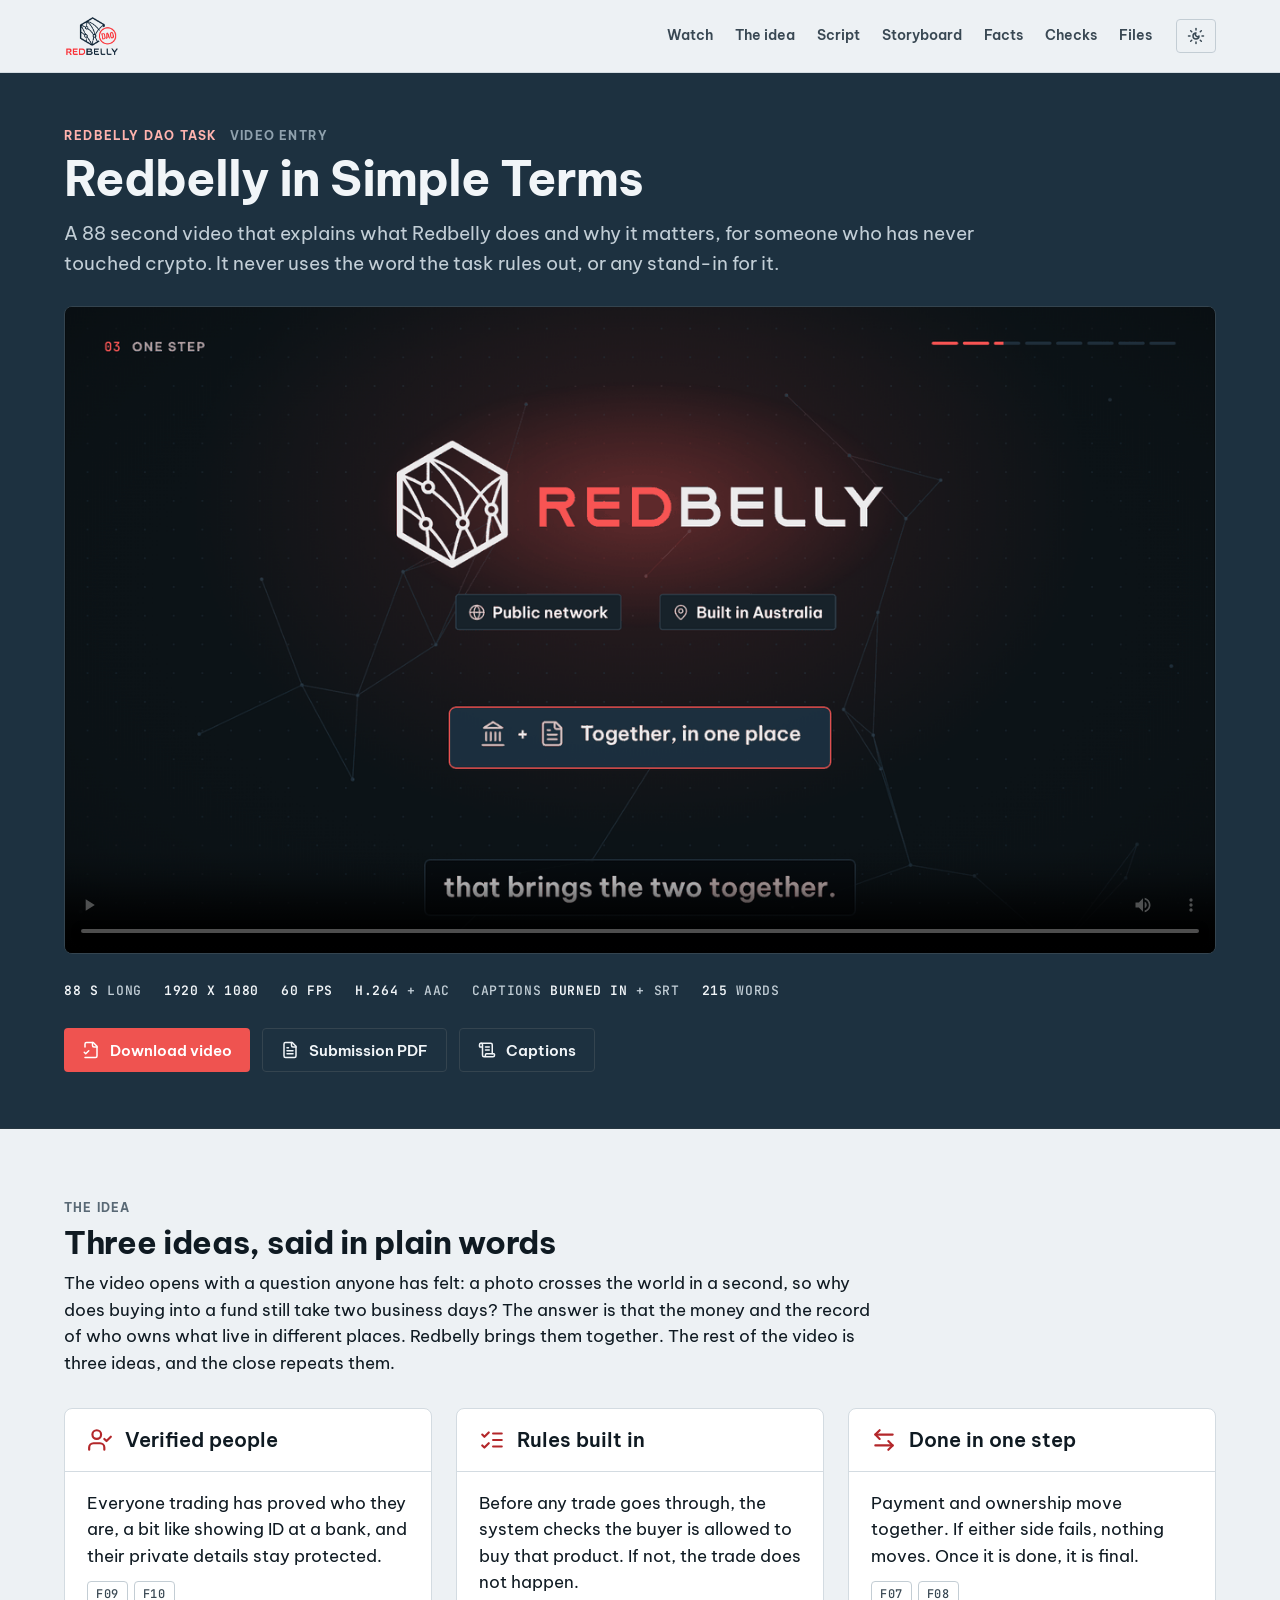
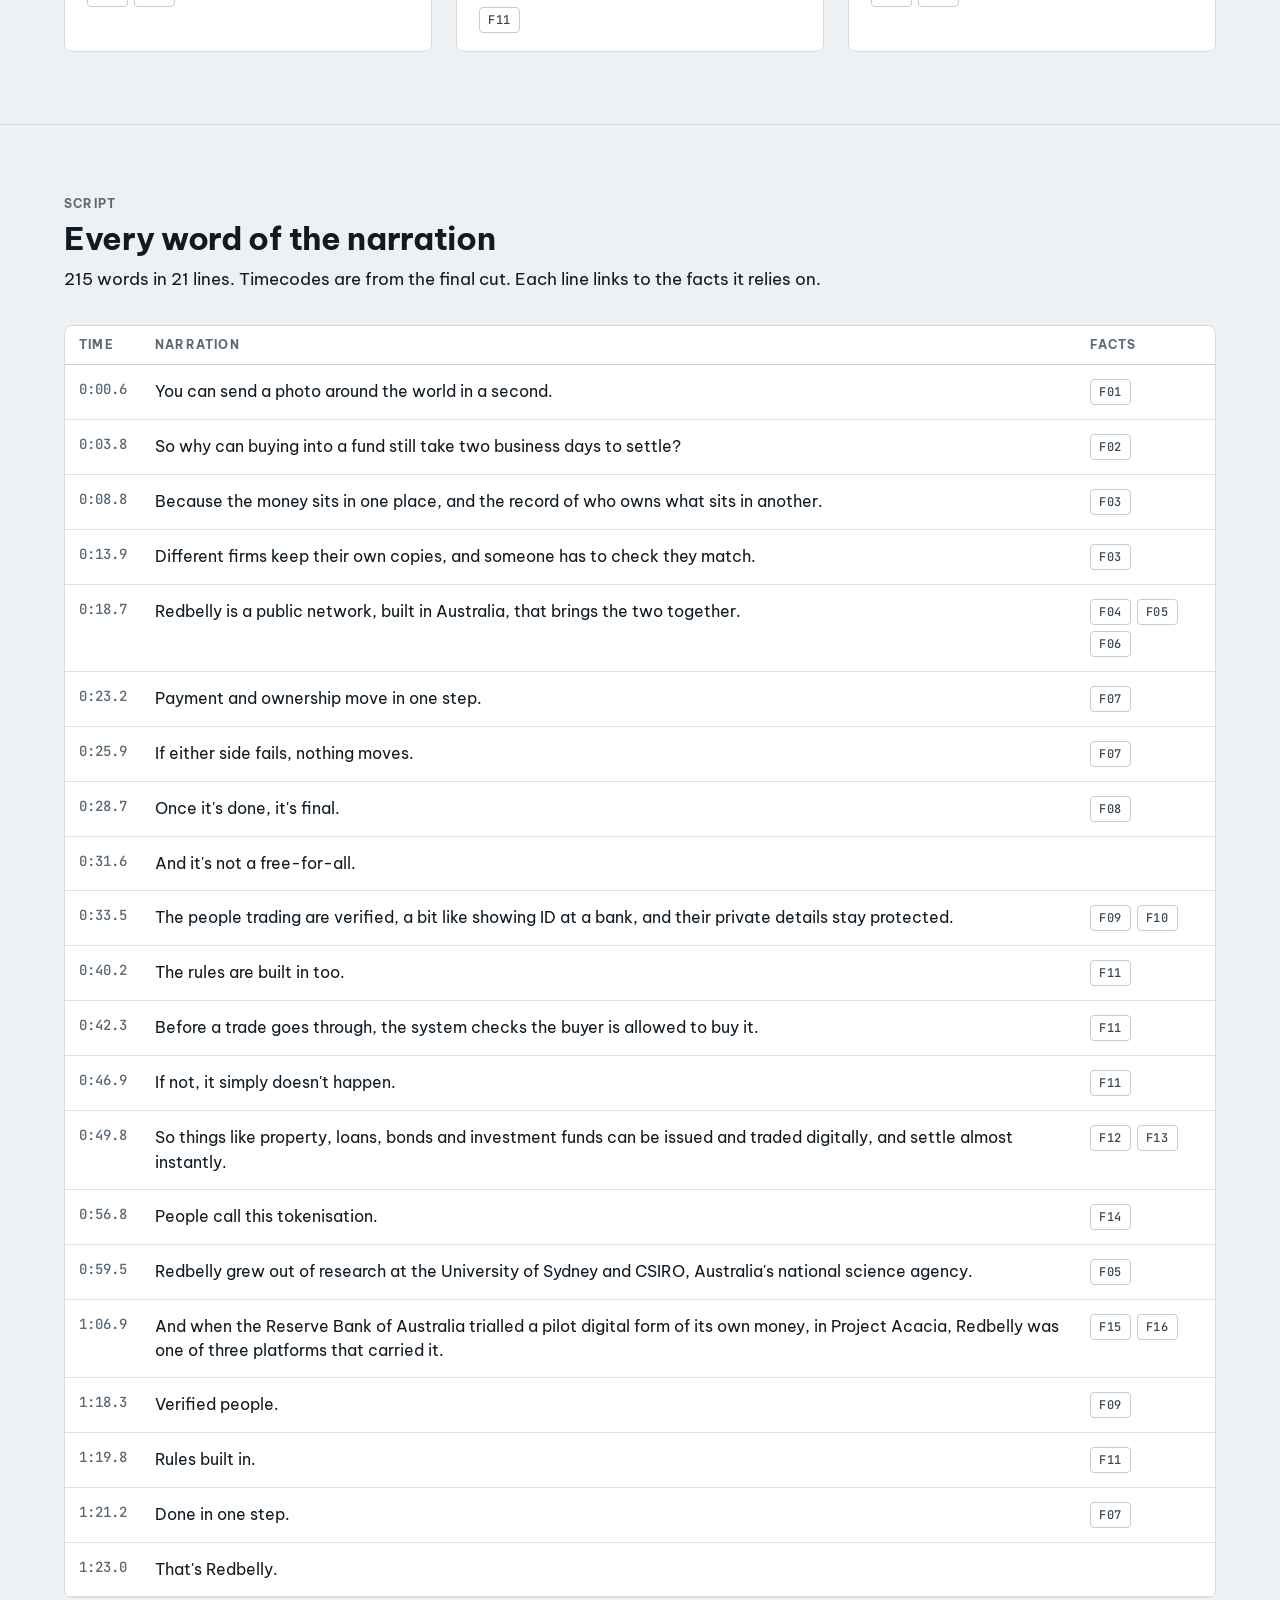
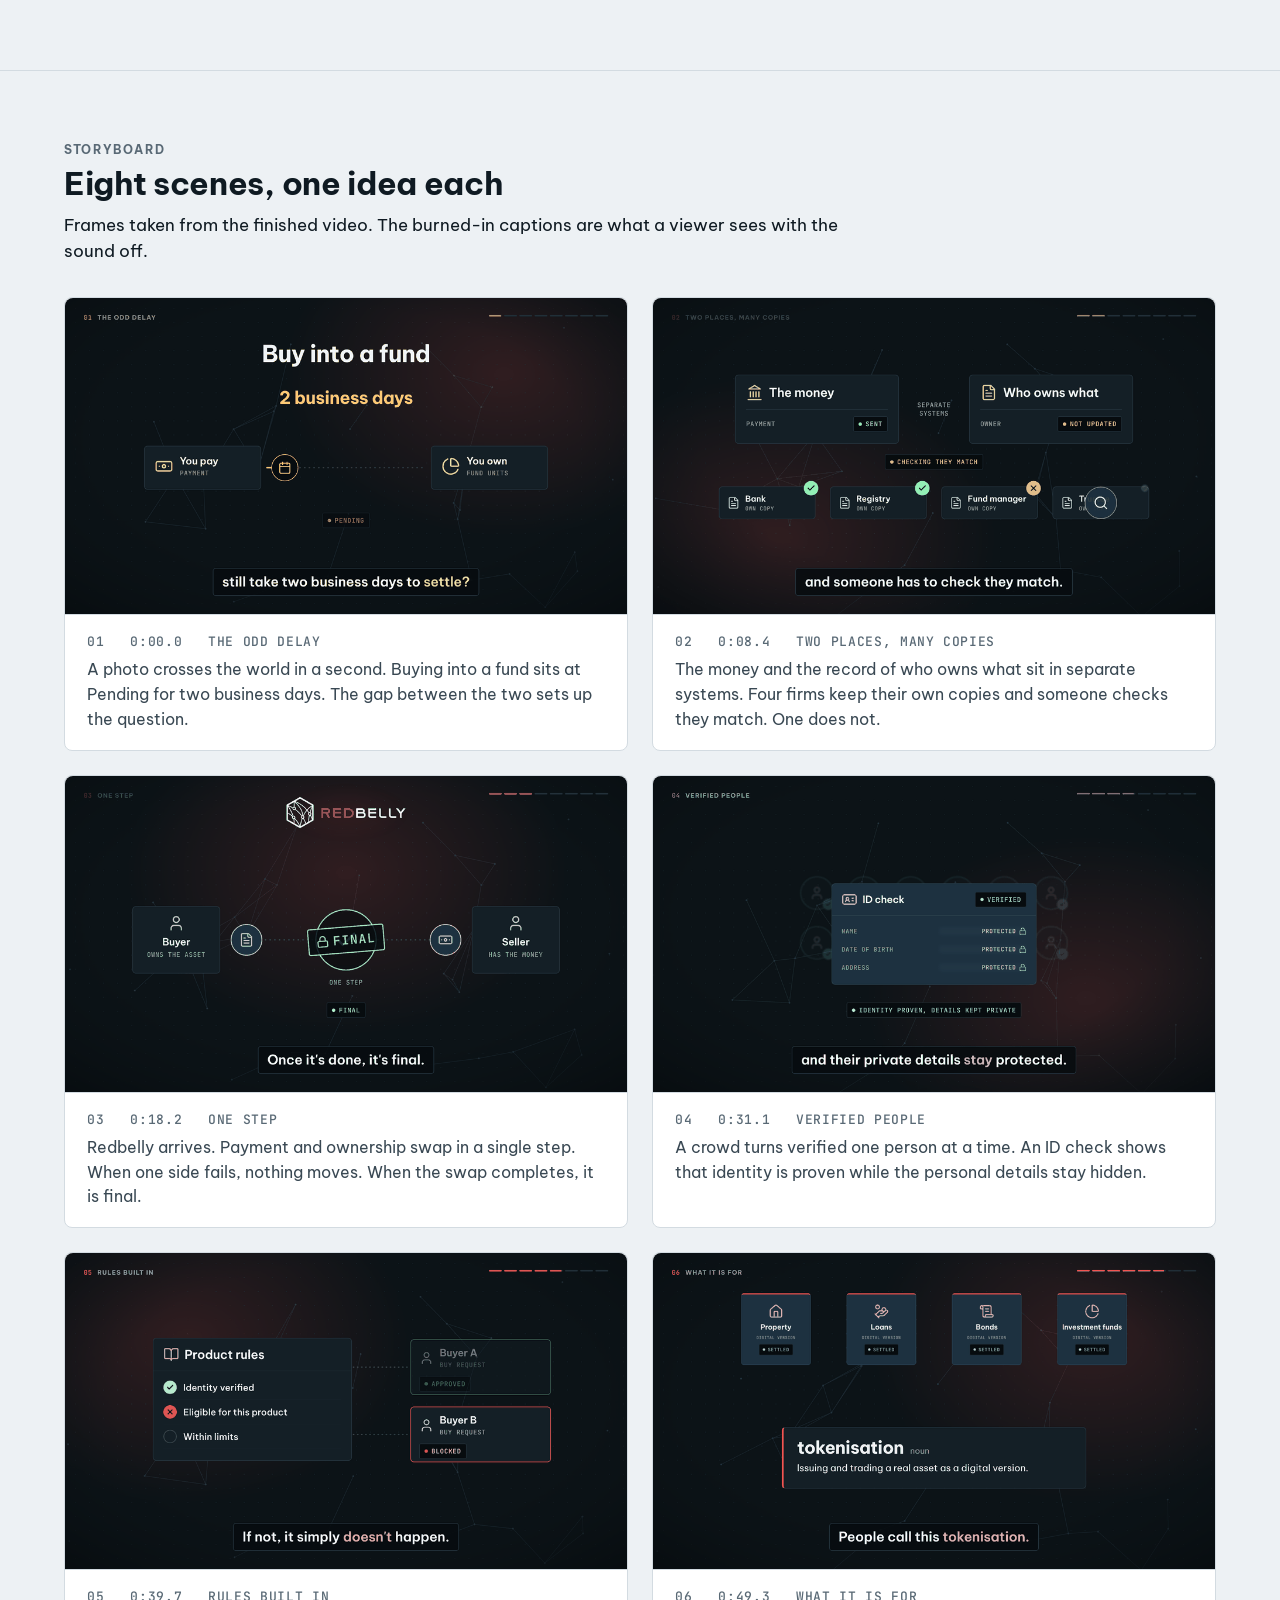
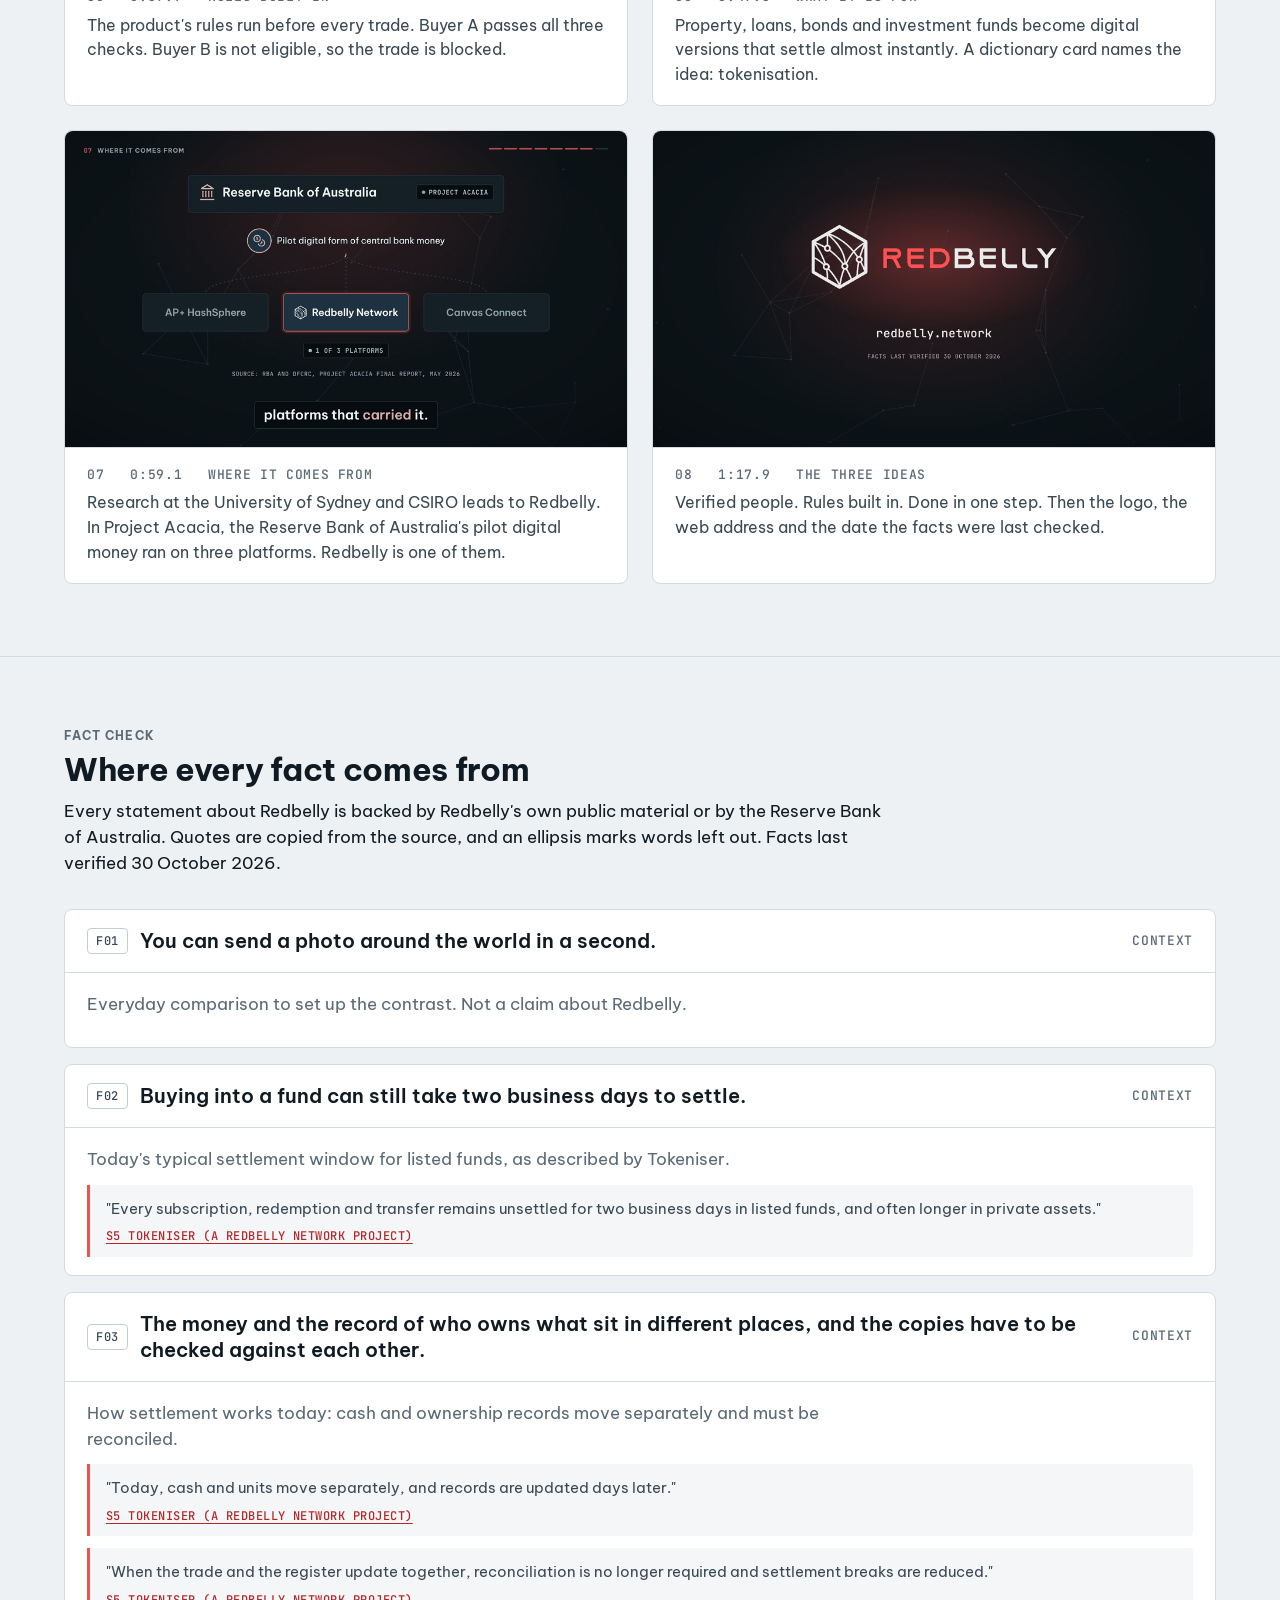
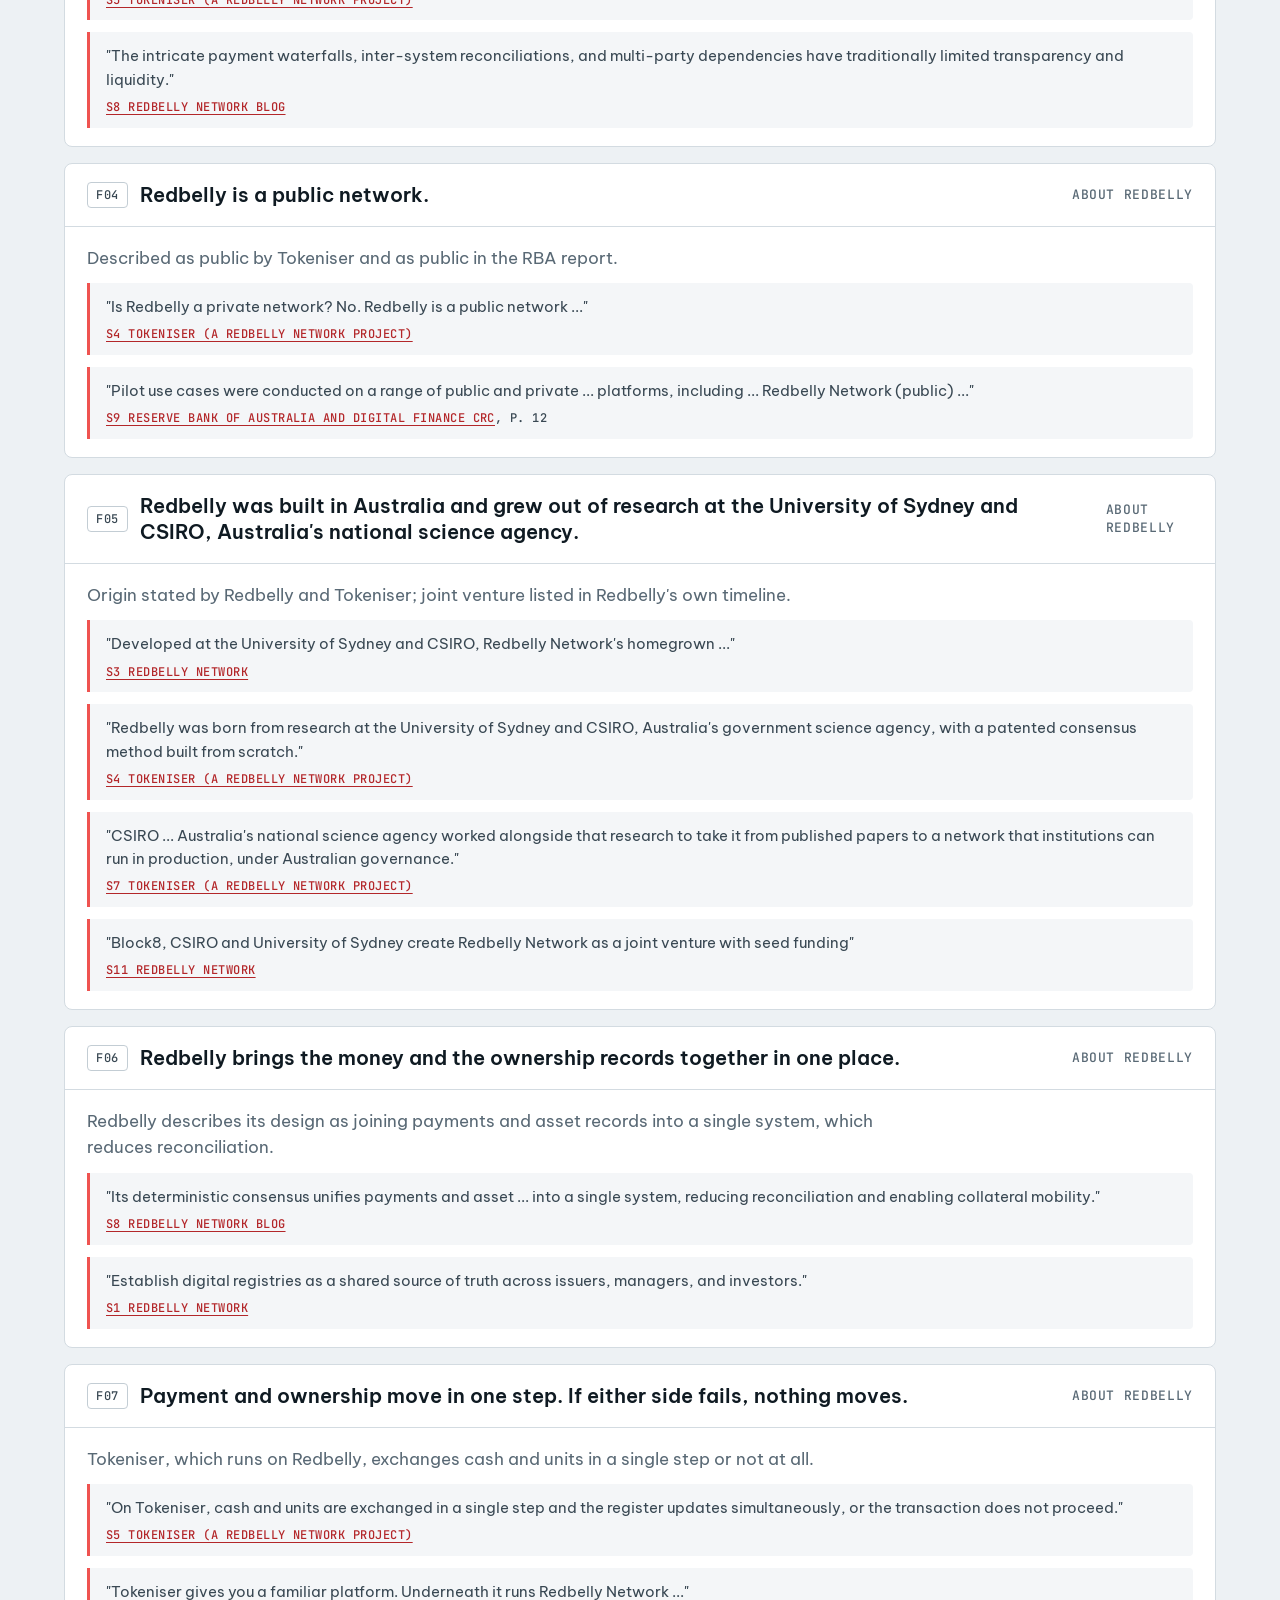
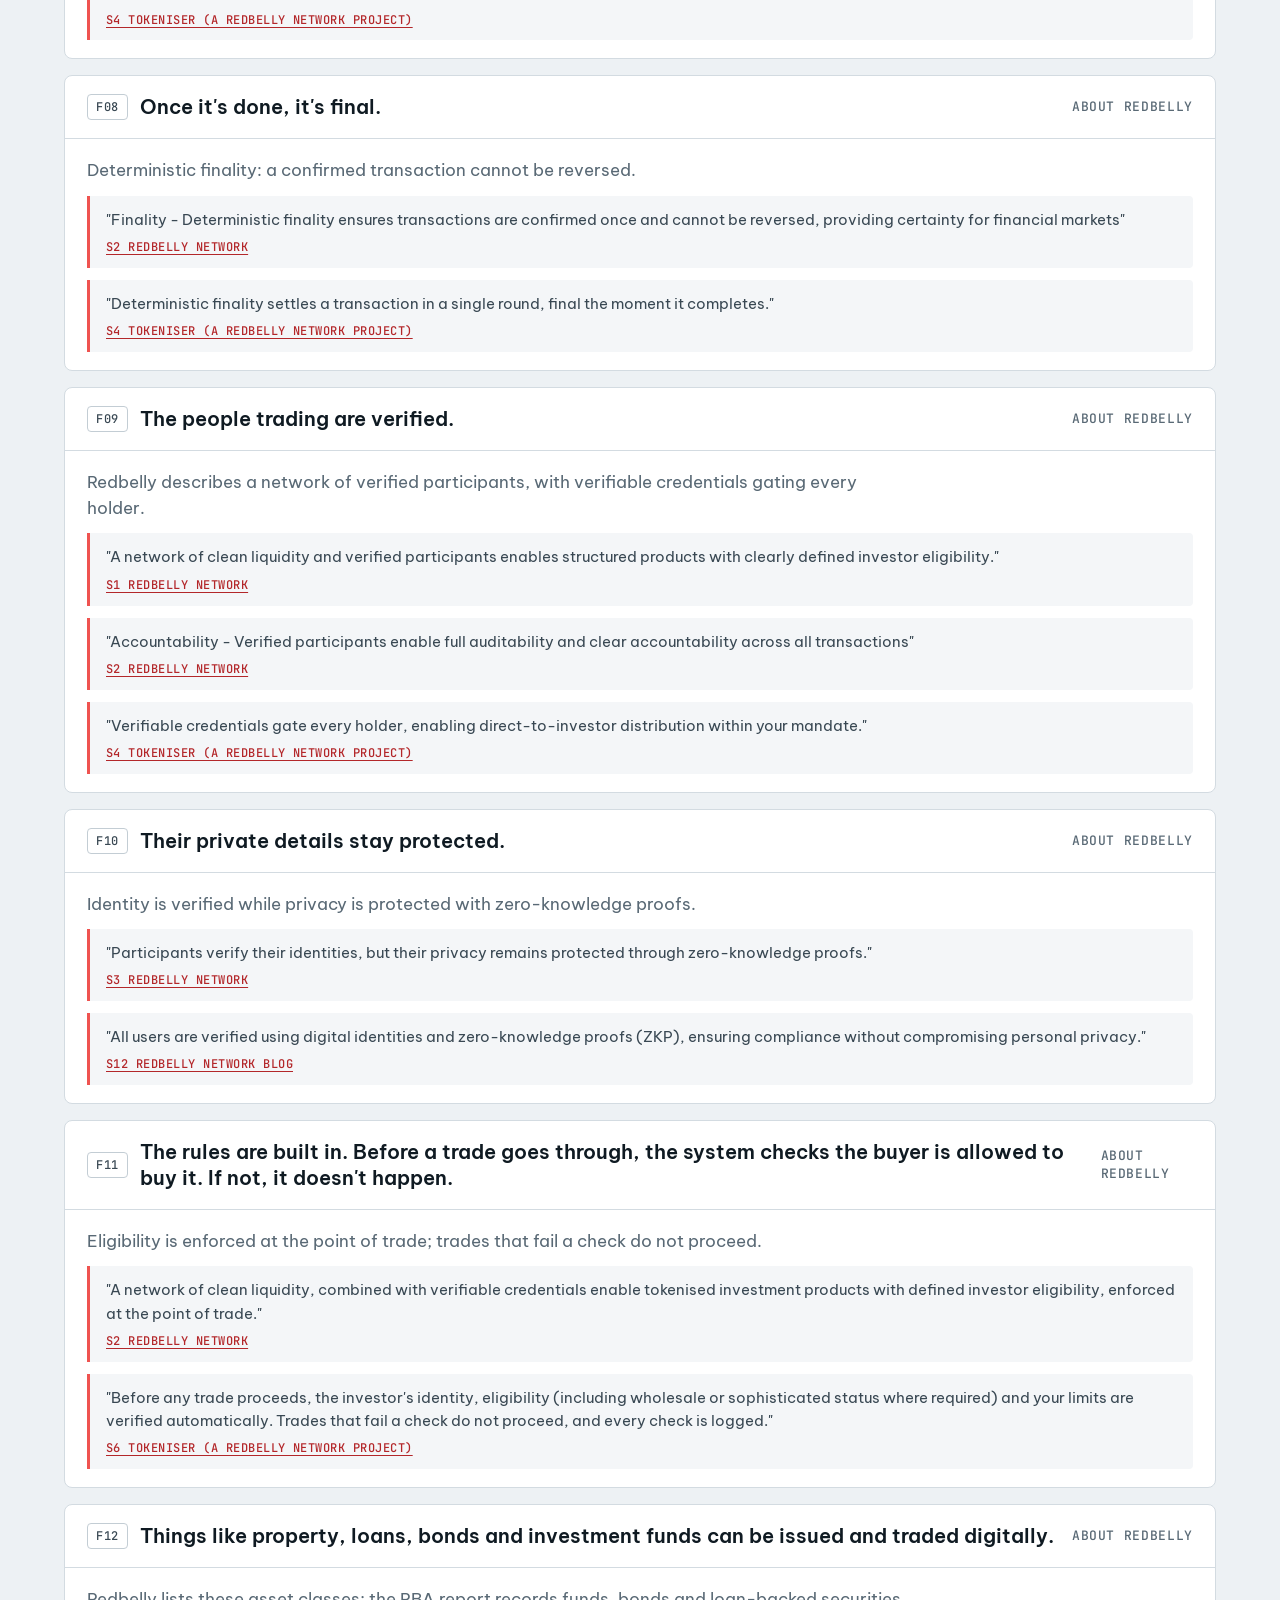
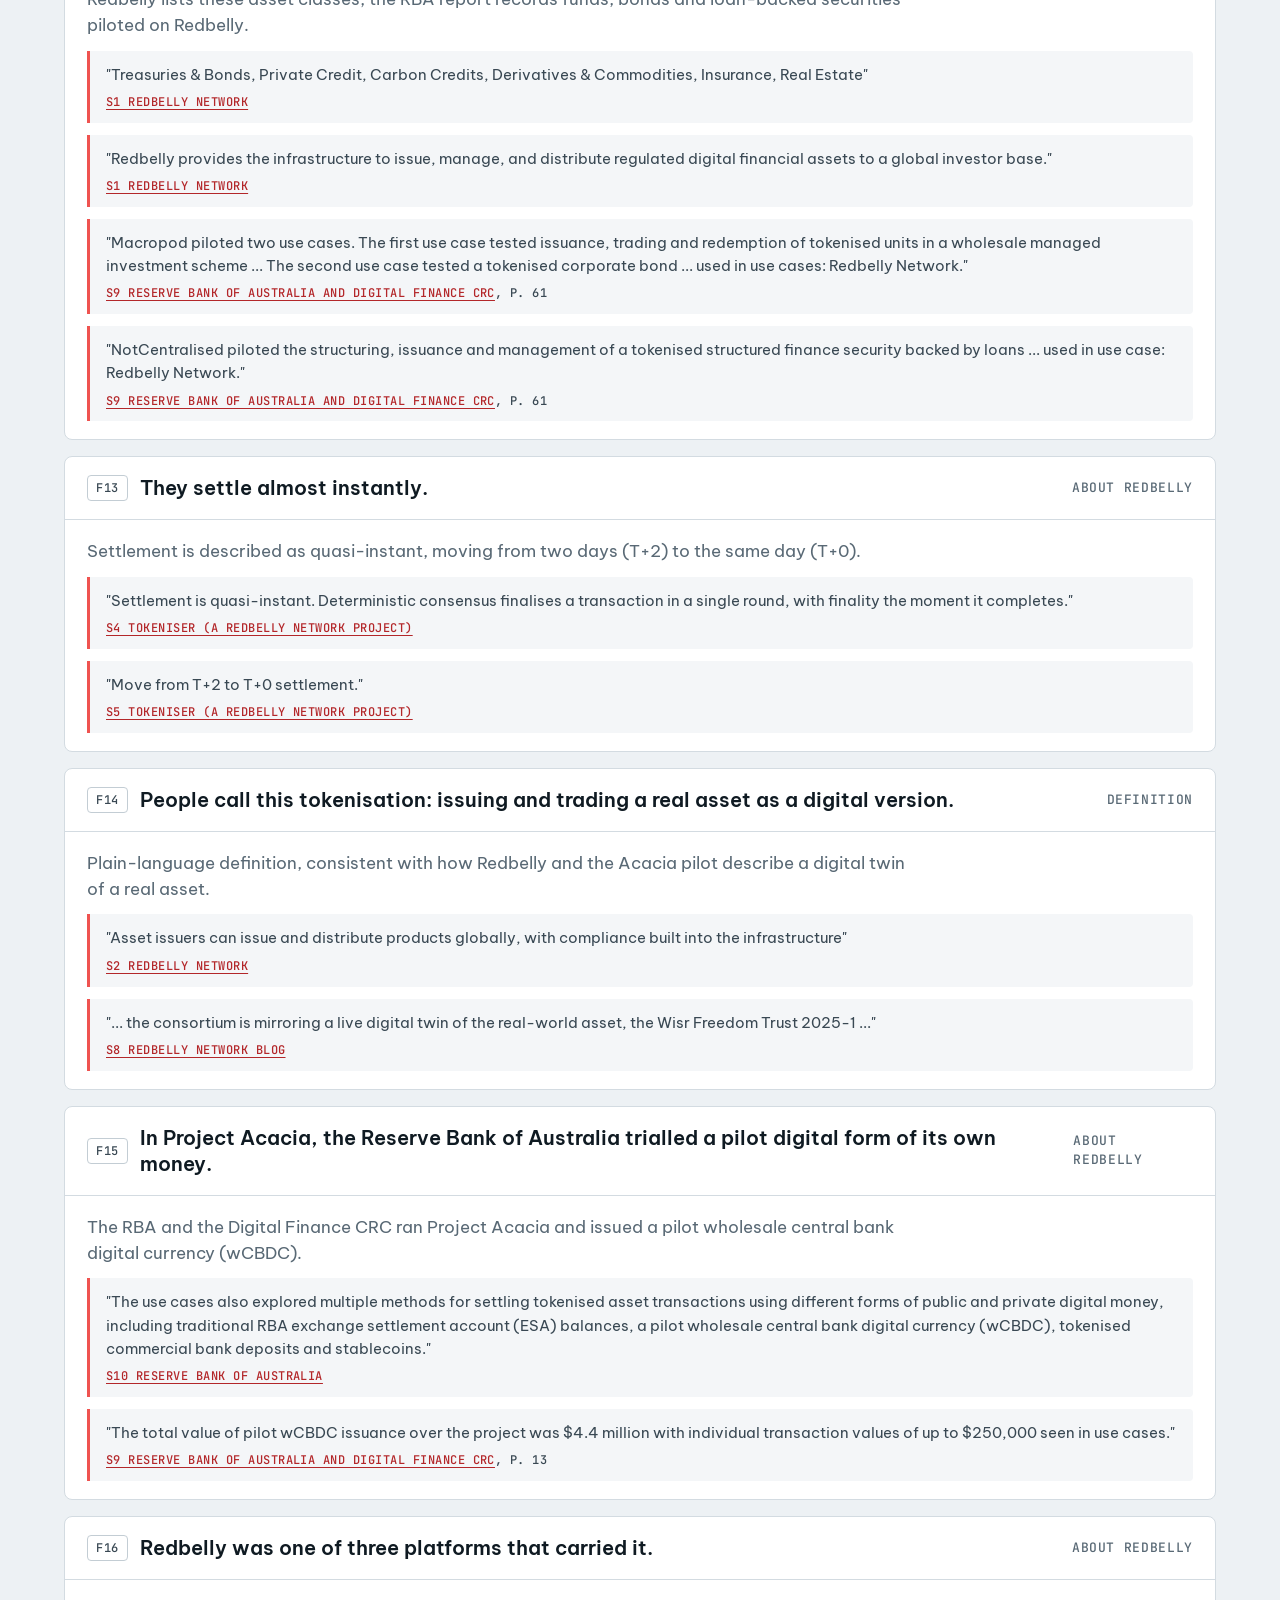
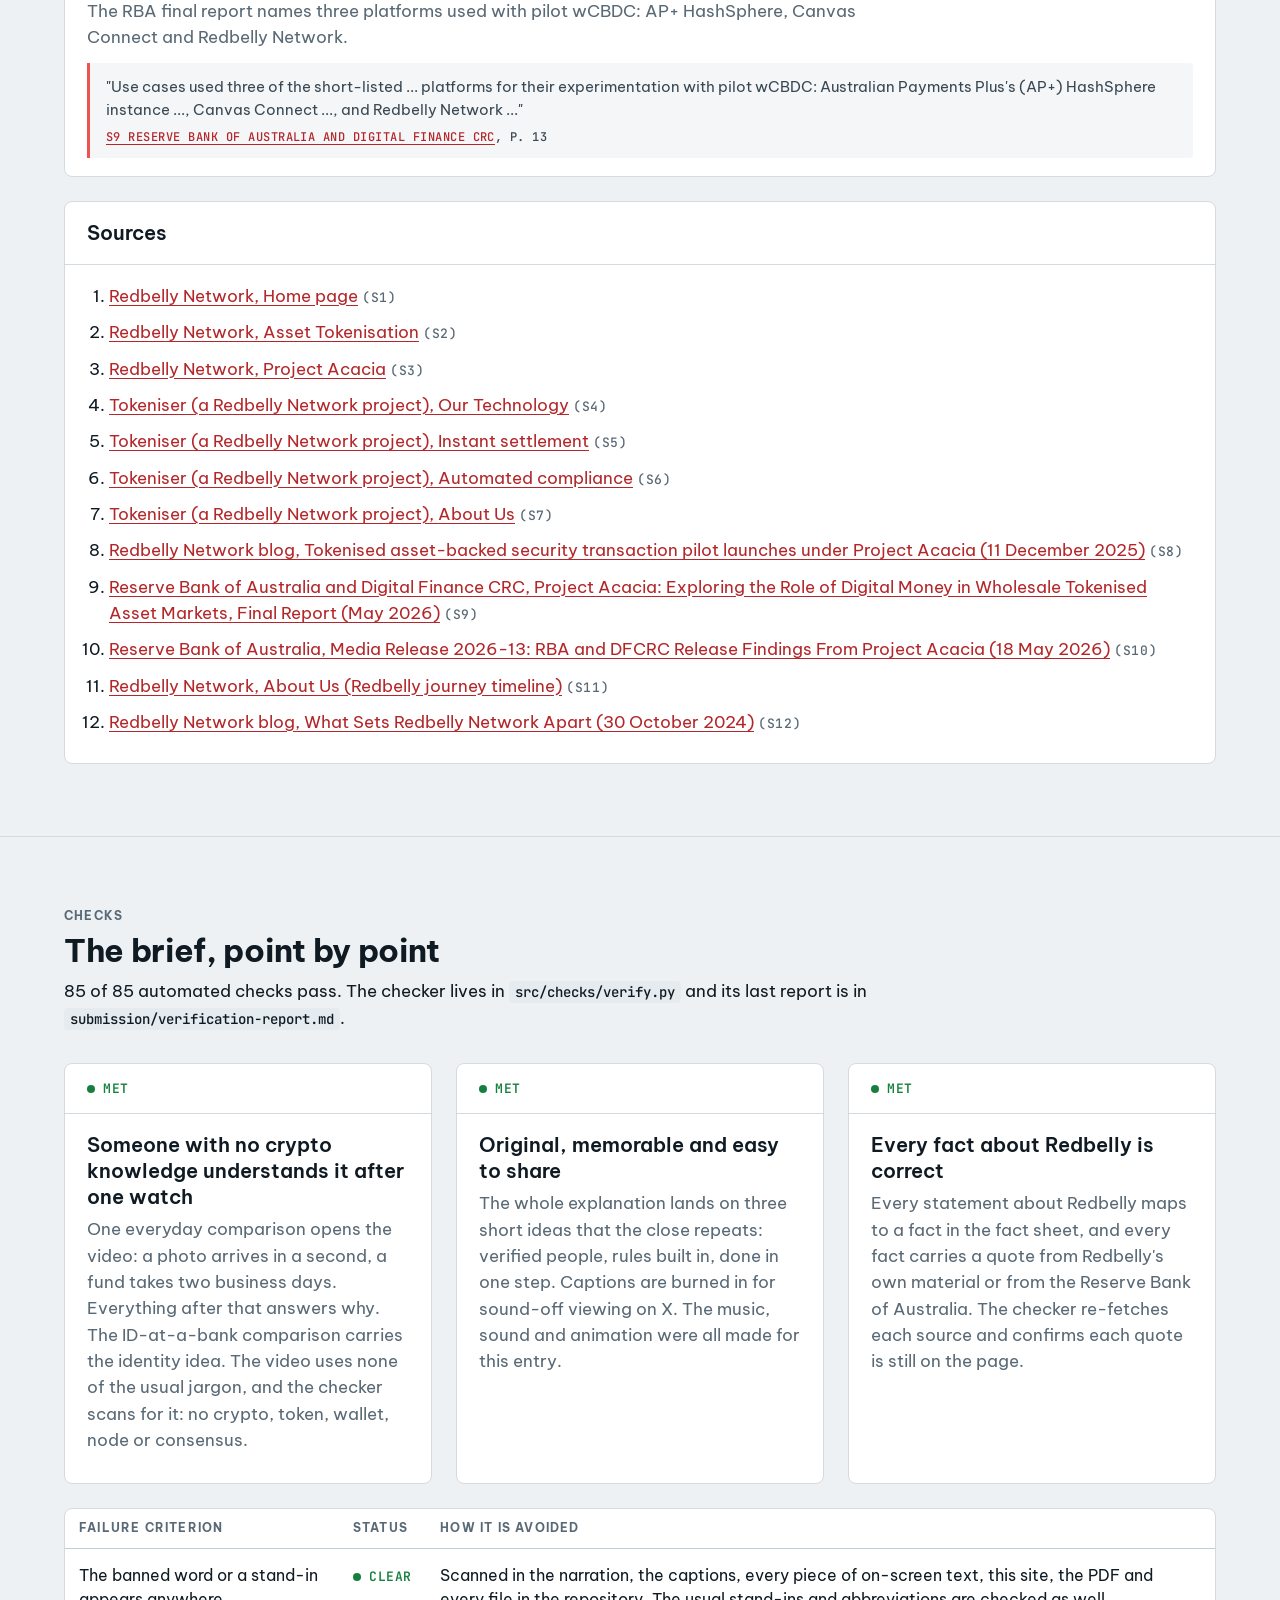
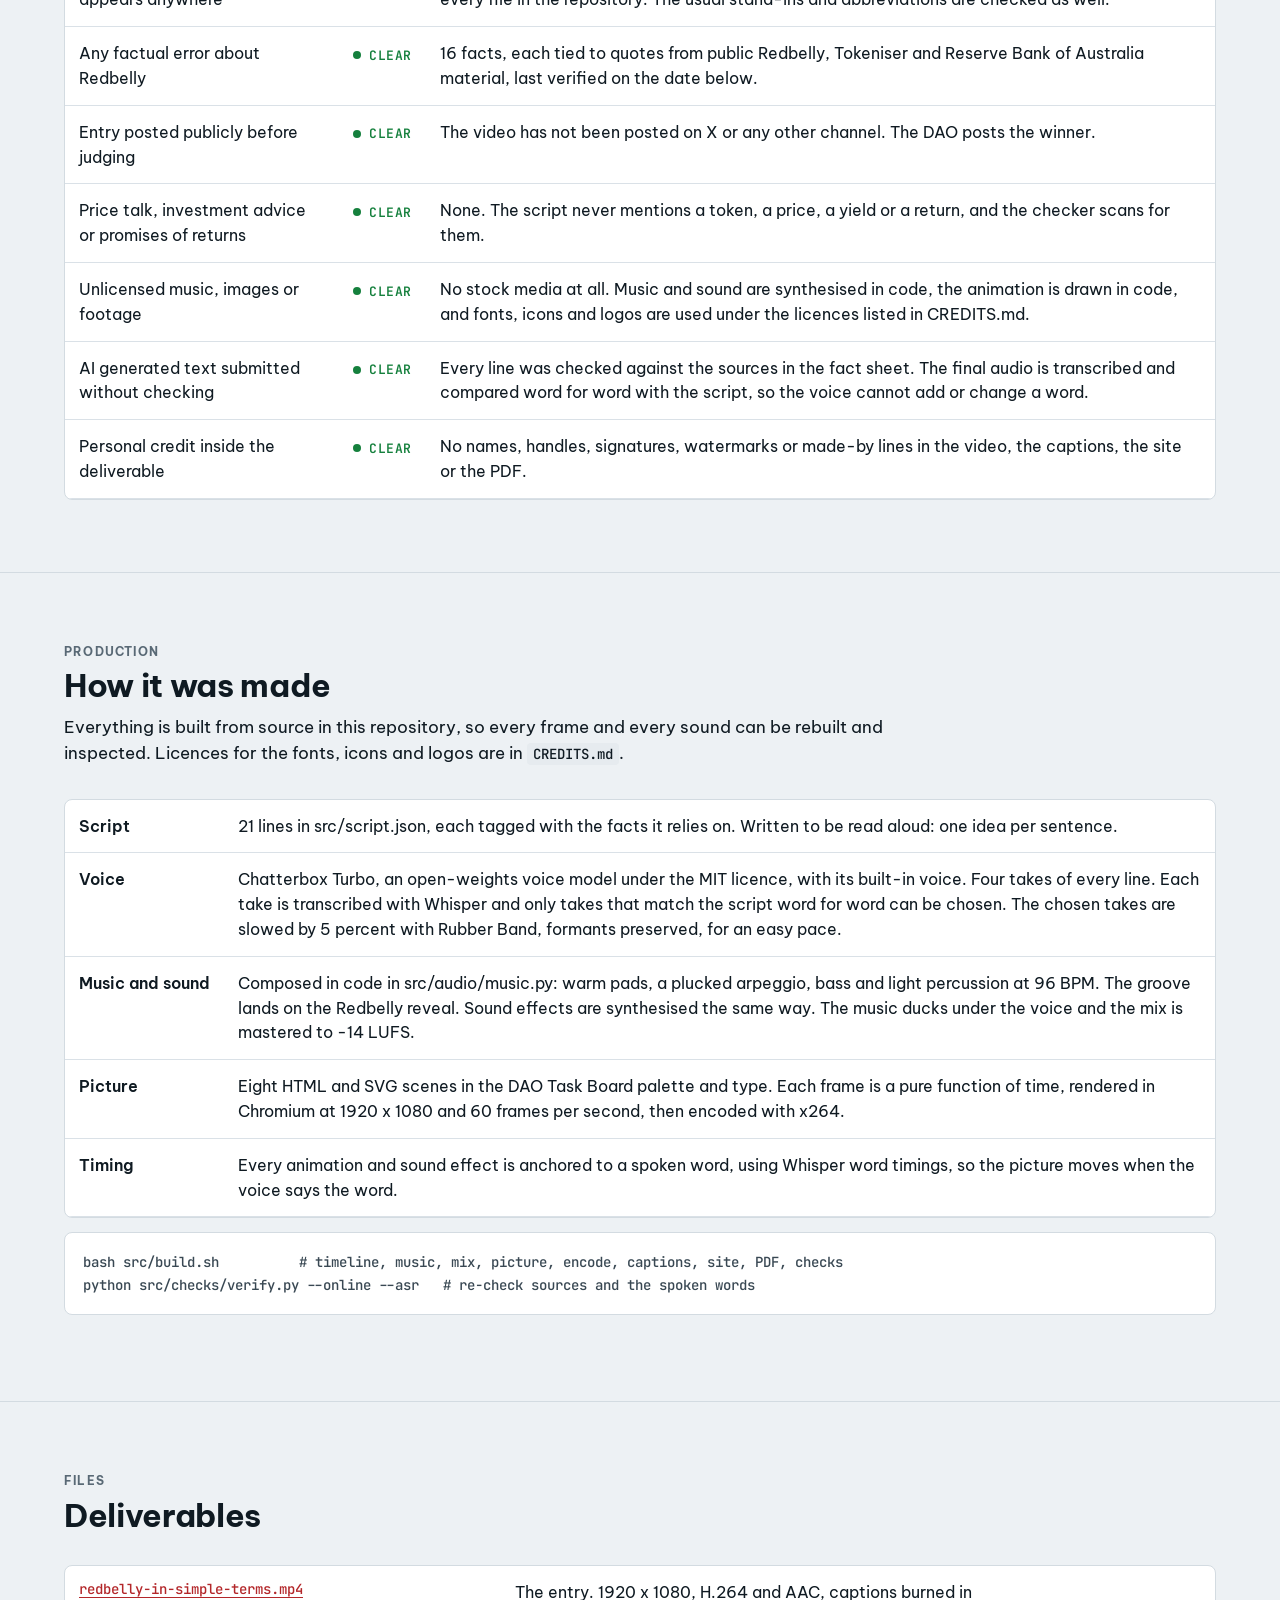
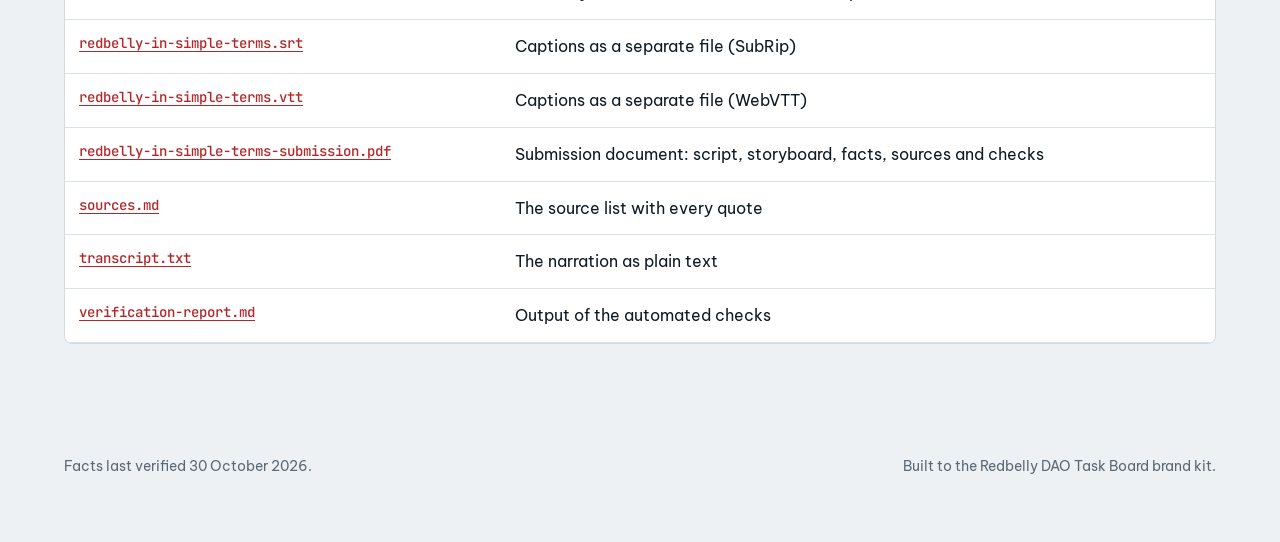
==== index.html @ 7b06192f "Serve the website from the repository root The page now lives at index.html with its images in site/" ====
<!doctype html>
<html lang="en">
<head>
<meta charset="utf-8">
<meta name="viewport" content="width=device-width, initial-scale=1">
<title>Redbelly in Simple Terms</title>
<meta name="description" content="A 88 second video that explains what Redbelly does and why it matters, in everyday language.">
<meta property="og:title" content="Redbelly in Simple Terms">
<meta property="og:description" content="What Redbelly does and why it matters, in 88 seconds of everyday language.">
<meta property="og:image" content="site/img/og.png">
<meta name="twitter:card" content="summary_large_image">
<meta name="robots" content="noindex">
<link rel="icon" href="site/img/dao-logo-on-dark.png">
<link rel="stylesheet" href="assets/fonts/fonts.css">
<style>
:root{color-scheme:dark;--surface:#0c1317;--deep:#0a1014;--lowest:#070c0f;--low:#111a20;--container:#17222a;--high:#223039;
--slate:#141f26;--steel:#1d3140;--edge:#263641;--on:#f1f5f8;--on2:#c2ced6;--outline:#8fa1ad;--ov:#34444f;--brand:#EF5350;
--brand-hover:#f95a56;--primary:#ffb3ae;--ok:#86EFAC;--warn:#FCD34D;
--sans:"Be Vietnam Pro",ui-sans-serif,system-ui,sans-serif;--mono:"JetBrains Mono",ui-monospace,monospace}
:root[data-theme=light]{color-scheme:light;--surface:#EDF1F4;--deep:#EDF1F4;--lowest:#FFFFFF;--low:#F4F6F8;--container:#E6EBEF;
--high:#DAE1E7;--slate:#FFFFFF;--steel:#DDE6ED;--edge:#D3DBE1;--on:#0F1A22;--on2:#394853;--outline:#596975;--ov:#C3CDD4;
--brand-hover:#D93E3B;--primary:#B3272A;--ok:#15803D;--warn:#A16207}
@media (prefers-color-scheme:light){:root:not([data-theme=dark]){color-scheme:light;--surface:#EDF1F4;--deep:#EDF1F4;--lowest:#FFFFFF;
--low:#F4F6F8;--container:#E6EBEF;--high:#DAE1E7;--slate:#FFFFFF;--steel:#DDE6ED;--edge:#D3DBE1;--on:#0F1A22;--on2:#394853;
--outline:#596975;--ov:#C3CDD4;--brand-hover:#D93E3B;--primary:#B3272A;--ok:#15803D;--warn:#A16207}}
*{box-sizing:border-box}html{scroll-behavior:smooth}
body{margin:0;background:var(--deep);color:var(--on);font:400 17px/1.55 var(--sans);-webkit-font-smoothing:antialiased}
a{color:var(--primary);text-underline-offset:3px}a:hover{color:var(--brand)}
.wrap{max-width:1280px;margin:0 auto;padding:0 64px}
@media (max-width:760px){.wrap{padding:0 16px}body{font-size:16px}}
header.top{position:sticky;top:0;z-index:5;background:color-mix(in srgb,var(--deep) 82%,transparent);backdrop-filter:blur(14px);
border-bottom:1px solid var(--edge)}
header.top .wrap{display:flex;align-items:center;gap:24px;height:72px}
header.top img{height:40px;width:auto;display:block}
.logo-light{display:none!important}
:root[data-theme=light] .logo-dark{display:none!important}:root[data-theme=light] .logo-light{display:block!important}
@media (prefers-color-scheme:light){:root:not([data-theme=dark]) .logo-dark{display:none!important}:root:not([data-theme=dark]) .logo-light{display:block!important}}
nav{display:flex;gap:22px;margin-left:auto;flex-wrap:wrap}
nav a{color:var(--on2);text-decoration:none;font-weight:600;font-size:14px}nav a:hover{color:var(--on)}
.theme{background:none;border:1px solid var(--ov);color:var(--on2);border-radius:4px;padding:7px 10px;cursor:pointer;display:inline-flex}
.theme:hover{border-color:var(--brand);color:var(--on)}
@media (max-width:860px){nav{display:none}.theme{margin-left:auto}}
.hero{background:#1d3140;color:#f1f5f8;border-bottom:1px solid #263641}
.hero .wrap{padding-top:56px;padding-bottom:56px;display:grid;grid-template-columns:1fr;gap:28px}
.caps{font:700 12px/1.2 var(--sans);letter-spacing:.1em;text-transform:uppercase;color:var(--outline)}
.hero .caps{color:#8fa1ad}.hero .caps b{color:#ffb3ae;font-weight:700}
h1{font:700 48px/1.08 var(--sans);letter-spacing:-.02em;margin:10px 0 0}
@media (max-width:760px){h1{font-size:36px}}
.lead{font-size:19px;color:#c2ced6;max-width:70ch;margin:14px 0 0}
.player{border-radius:8px;overflow:hidden;border:1px solid #34444f;background:#070c0f;aspect-ratio:16/9}
.player video{width:100%;height:100%;display:block}
.meta{display:flex;flex-wrap:wrap;gap:10px 22px;font:500 13px/1.4 var(--mono);letter-spacing:.05em;text-transform:uppercase;color:#c2ced6}
.meta span b{color:#f1f5f8;font-weight:600}
.btns{display:flex;flex-wrap:wrap;gap:12px}
.btn{display:inline-flex;align-items:center;gap:10px;padding:12px 18px;border-radius:4px;font:600 15px/1 var(--sans);text-decoration:none;white-space:nowrap}
.btn.primary{background:#EF5350;color:#fff}.btn.primary:hover{background:#f95a56;color:#fff}
.btn.ghost{border:1px solid #34444f;color:#f1f5f8}.btn.ghost:hover{border-color:#EF5350;color:#fff}
section{padding:72px 0;border-bottom:1px solid var(--edge)}
section .head{max-width:75ch;margin-bottom:32px}
h2{font:700 32px/1.15 var(--sans);letter-spacing:-.01em;margin:8px 0 10px}
h3{font:600 20px/1.3 var(--sans);margin:0 0 6px}
p{margin:0 0 12px;max-width:75ch}.muted{color:var(--outline)}
.grid3{display:grid;grid-template-columns:repeat(3,1fr);gap:24px}
.grid2{display:grid;grid-template-columns:repeat(2,1fr);gap:24px}
@media (max-width:900px){.grid3,.grid2{grid-template-columns:1fr}}
.card{background:var(--slate);border:1px solid var(--edge);border-radius:8px}
.card .ch{padding:18px 22px;border-bottom:1px solid var(--edge);display:flex;align-items:center;gap:12px}
.card .cb{padding:18px 22px}
.idea .ch svg{color:var(--primary)}
.mono{font:500 13px/1.4 var(--mono);letter-spacing:.05em;text-transform:uppercase;color:var(--outline)}
.status{display:inline-flex;align-items:center;gap:8px;font:600 13px/1 var(--mono);letter-spacing:.05em;text-transform:uppercase;white-space:nowrap}
.status i{width:8px;height:8px;border-radius:9999px;background:var(--ok);display:inline-block}.status{color:var(--ok)}
table{width:100%;border-collapse:collapse;font-size:16px}
th{text-align:left;font:700 12px/1.2 var(--sans);letter-spacing:.1em;text-transform:uppercase;color:var(--outline);padding:12px 14px;border-bottom:1px solid var(--ov)}
td{padding:14px;border-bottom:1px solid var(--high);vertical-align:top}
td.tc{font:500 14px/1.5 var(--mono);color:var(--outline);white-space:nowrap}
.tablebox{background:var(--slate);border:1px solid var(--edge);border-radius:8px;overflow-x:auto}
.chips{display:flex;flex-wrap:wrap;gap:6px}
.chip{font:500 12px/1 var(--mono);letter-spacing:.05em;padding:6px 8px;border-radius:4px;border:1px solid var(--ov);color:var(--on2);text-decoration:none;white-space:nowrap}
.chip:hover{border-color:var(--brand);color:var(--on)}
.scene img{display:block;width:100%;height:auto;border-bottom:1px solid var(--edge);border-radius:8px 8px 0 0}
.scene .cb p{color:var(--on2);font-size:16px;margin:0}
.fact{scroll-margin-top:90px}
.fact blockquote{margin:12px 0 0;padding:12px 16px;border-left:3px solid var(--brand);background:var(--low);border-radius:0 4px 4px 0;color:var(--on2);font-size:15px}
.fact blockquote cite{display:block;margin-top:8px;font:500 12px/1.4 var(--mono);letter-spacing:.04em;text-transform:uppercase;font-style:normal}
.fact .kind{margin-left:auto}
.cols{display:grid;grid-template-columns:repeat(2,1fr);gap:16px}@media (max-width:900px){.cols{grid-template-columns:1fr}}
ol.src{padding-left:22px;margin:0}ol.src li{margin:0 0 10px}
code{font:500 14px var(--mono);background:var(--container);padding:2px 6px;border-radius:4px}
pre{font:500 14px/1.6 var(--mono);background:var(--lowest);border:1px solid var(--edge);border-radius:8px;padding:18px;overflow-x:auto;color:var(--on2)}
.files td:first-child{font:500 14px var(--mono)}
footer{padding:40px 0 64px;color:var(--outline);font-size:14px}
footer .wrap{display:flex;flex-wrap:wrap;gap:12px 32px;justify-content:space-between}
:focus-visible{outline:2px solid var(--brand);outline-offset:2px}
</style>
<script>try{const t=localStorage.getItem("theme");if(t)document.documentElement.dataset.theme=t}catch(e){}</script>
</head>
<body>
<header class="top"><div class="wrap">
  <img class="logo-dark" src="site/img/dao-logo-on-dark.png" alt="Redbelly DAO" width="56" height="40">
  <img class="logo-light" src="site/img/dao-logo-on-light.png" alt="Redbelly DAO" width="56" height="40">
  <nav><a href="#watch">Watch</a><a href="#idea">The idea</a><a href="#script">Script</a><a href="#storyboard">Storyboard</a><a href="#facts">Facts</a><a href="#checks">Checks</a><a href="#files">Files</a></nav>
  <button class="theme" id="theme" aria-label="Switch between light and dark theme"><svg aria-hidden="true" focusable="false"
  class="lucide lucide-sun-moon"
  xmlns="http://www.w3.org/2000/svg"
  width="18"
  height="18"
  viewBox="0 0 24 24"
  fill="none"
  stroke="currentColor"
  stroke-width="2"
  stroke-linecap="round"
  stroke-linejoin="round"
>
  <path d="M12 8a2.83 2.83 0 0 0 4 4 4 4 0 1 1-4-4" />
  <path d="M12 2v2" />
  <path d="M12 20v2" />
  <path d="m4.9 4.9 1.4 1.4" />
  <path d="m17.7 17.7 1.4 1.4" />
  <path d="M2 12h2" />
  <path d="M20 12h2" />
  <path d="m6.3 17.7-1.4 1.4" />
  <path d="m19.1 4.9-1.4 1.4" />
</svg></button>
</div></header>

<div class="hero" id="watch"><div class="wrap">
  <div>
    <div class="caps"><b>Redbelly DAO task</b> &nbsp; Video entry</div>
    <h1>Redbelly in Simple Terms</h1>
    <p class="lead">A 88 second video that explains what Redbelly does and why it matters, for someone who has never touched crypto. It never uses the word the task rules out, or any stand-in for it.</p>
  </div>
  <div class="player"><video controls preload="metadata" poster="site/img/poster.png" src="submission/redbelly-in-simple-terms.mp4"></video></div>
  <div class="meta"><span><b>88 s</b> long</span><span><b>1920 x 1080</b></span><span><b>60 fps</b></span><span><b>H.264</b> + AAC</span><span>Captions <b>burned in</b> + SRT</span><span><b>215</b> words</span></div>
  <div class="btns">
    <a class="btn primary" href="submission/redbelly-in-simple-terms.mp4" download><svg aria-hidden="true" focusable="false"
  class="lucide lucide-file-check-2"
  xmlns="http://www.w3.org/2000/svg"
  width="18"
  height="18"
  viewBox="0 0 24 24"
  fill="none"
  stroke="currentColor"
  stroke-width="2"
  stroke-linecap="round"
  stroke-linejoin="round"
>
  <path d="M4 22h14a2 2 0 0 0 2-2V7l-5-5H6a2 2 0 0 0-2 2v4" />
  <path d="M14 2v4a2 2 0 0 0 2 2h4" />
  <path d="m3 15 2 2 4-4" />
</svg>Download video</a>
    <a class="btn ghost" href="submission/redbelly-in-simple-terms-submission.pdf"><svg aria-hidden="true" focusable="false"
  class="lucide lucide-file-text"
  xmlns="http://www.w3.org/2000/svg"
  width="18"
  height="18"
  viewBox="0 0 24 24"
  fill="none"
  stroke="currentColor"
  stroke-width="2"
  stroke-linecap="round"
  stroke-linejoin="round"
>
  <path d="M15 2H6a2 2 0 0 0-2 2v16a2 2 0 0 0 2 2h12a2 2 0 0 0 2-2V7Z" />
  <path d="M14 2v4a2 2 0 0 0 2 2h4" />
  <path d="M10 9H8" />
  <path d="M16 13H8" />
  <path d="M16 17H8" />
</svg>Submission PDF</a>
    <a class="btn ghost" href="submission/redbelly-in-simple-terms.srt" download><svg aria-hidden="true" focusable="false"
  class="lucide lucide-scroll-text"
  xmlns="http://www.w3.org/2000/svg"
  width="18"
  height="18"
  viewBox="0 0 24 24"
  fill="none"
  stroke="currentColor"
  stroke-width="2"
  stroke-linecap="round"
  stroke-linejoin="round"
>
  <path d="M15 12h-5" />
  <path d="M15 8h-5" />
  <path d="M19 17V5a2 2 0 0 0-2-2H4" />
  <path d="M8 21h12a2 2 0 0 0 2-2v-1a1 1 0 0 0-1-1H11a1 1 0 0 0-1 1v1a2 2 0 1 1-4 0V5a2 2 0 1 0-4 0v2a1 1 0 0 0 1 1h3" />
</svg>Captions</a>
  </div>
</div></div>

<main>
<section id="idea"><div class="wrap">
  <div class="head"><div class="caps">The idea</div><h2>Three ideas, said in plain words</h2>
  <p>The video opens with a question anyone has felt: a photo crosses the world in a second, so why does buying into a fund still take two business days? The answer is that the money and the record of who owns what live in different places. Redbelly brings them together. The rest of the video is three ideas, and the close repeats them.</p></div>
  <div class="grid3"><div class="card idea"><div class="ch"><svg aria-hidden="true" focusable="false"
  class="lucide lucide-user-check"
  xmlns="http://www.w3.org/2000/svg"
  width="26"
  height="26"
  viewBox="0 0 24 24"
  fill="none"
  stroke="currentColor"
  stroke-width="2"
  stroke-linecap="round"
  stroke-linejoin="round"
>
  <path d="M16 21v-2a4 4 0 0 0-4-4H6a4 4 0 0 0-4 4v2" />
  <circle cx="9" cy="7" r="4" />
  <polyline points="16 11 18 13 22 9" />
</svg><h3 style="margin:0">Verified people</h3></div><div class="cb"><p>Everyone trading has proved who they are, a bit like showing ID at a bank, and their private details stay protected.</p><div class="chips"><a class=chip href=#F09>F09</a><a class=chip href=#F10>F10</a></div></div></div><div class="card idea"><div class="ch"><svg aria-hidden="true" focusable="false"
  class="lucide lucide-list-checks"
  xmlns="http://www.w3.org/2000/svg"
  width="26"
  height="26"
  viewBox="0 0 24 24"
  fill="none"
  stroke="currentColor"
  stroke-width="2"
  stroke-linecap="round"
  stroke-linejoin="round"
>
  <path d="m3 17 2 2 4-4" />
  <path d="m3 7 2 2 4-4" />
  <path d="M13 6h8" />
  <path d="M13 12h8" />
  <path d="M13 18h8" />
</svg><h3 style="margin:0">Rules built in</h3></div><div class="cb"><p>Before any trade goes through, the system checks the buyer is allowed to buy that product. If not, the trade does not happen.</p><div class="chips"><a class=chip href=#F11>F11</a></div></div></div><div class="card idea"><div class="ch"><svg aria-hidden="true" focusable="false"
  class="lucide lucide-arrow-left-right"
  xmlns="http://www.w3.org/2000/svg"
  width="26"
  height="26"
  viewBox="0 0 24 24"
  fill="none"
  stroke="currentColor"
  stroke-width="2"
  stroke-linecap="round"
  stroke-linejoin="round"
>
  <path d="M8 3 4 7l4 4" />
  <path d="M4 7h16" />
  <path d="m16 21 4-4-4-4" />
  <path d="M20 17H4" />
</svg><h3 style="margin:0">Done in one step</h3></div><div class="cb"><p>Payment and ownership move together. If either side fails, nothing moves. Once it is done, it is final.</p><div class="chips"><a class=chip href=#F07>F07</a><a class=chip href=#F08>F08</a></div></div></div></div>
</div></section>

<section id="script"><div class="wrap">
  <div class="head"><div class="caps">Script</div><h2>Every word of the narration</h2>
  <p>215 words in 21 lines. Timecodes are from the final cut. Each line links to the facts it relies on.</p></div>
  <div class="tablebox"><table><thead><tr><th>Time</th><th>Narration</th><th>Facts</th></tr></thead><tbody><tr><td class="tc">0:00.6</td><td>You can send a photo around the world in a second.</td><td><div class="chips"><a class=chip href=#F01>F01</a></div></td></tr><tr><td class="tc">0:03.8</td><td>So why can buying into a fund still take two business days to settle?</td><td><div class="chips"><a class=chip href=#F02>F02</a></div></td></tr><tr><td class="tc">0:08.8</td><td>Because the money sits in one place, and the record of who owns what sits in another.</td><td><div class="chips"><a class=chip href=#F03>F03</a></div></td></tr><tr><td class="tc">0:13.9</td><td>Different firms keep their own copies, and someone has to check they match.</td><td><div class="chips"><a class=chip href=#F03>F03</a></div></td></tr><tr><td class="tc">0:18.7</td><td>Redbelly is a public network, built in Australia, that brings the two together.</td><td><div class="chips"><a class=chip href=#F04>F04</a><a class=chip href=#F05>F05</a><a class=chip href=#F06>F06</a></div></td></tr><tr><td class="tc">0:23.2</td><td>Payment and ownership move in one step.</td><td><div class="chips"><a class=chip href=#F07>F07</a></div></td></tr><tr><td class="tc">0:25.9</td><td>If either side fails, nothing moves.</td><td><div class="chips"><a class=chip href=#F07>F07</a></div></td></tr><tr><td class="tc">0:28.7</td><td>Once it&#x27;s done, it&#x27;s final.</td><td><div class="chips"><a class=chip href=#F08>F08</a></div></td></tr><tr><td class="tc">0:31.6</td><td>And it&#x27;s not a free-for-all.</td><td><div class="chips"></div></td></tr><tr><td class="tc">0:33.5</td><td>The people trading are verified, a bit like showing ID at a bank, and their private details stay protected.</td><td><div class="chips"><a class=chip href=#F09>F09</a><a class=chip href=#F10>F10</a></div></td></tr><tr><td class="tc">0:40.2</td><td>The rules are built in too.</td><td><div class="chips"><a class=chip href=#F11>F11</a></div></td></tr><tr><td class="tc">0:42.3</td><td>Before a trade goes through, the system checks the buyer is allowed to buy it.</td><td><div class="chips"><a class=chip href=#F11>F11</a></div></td></tr><tr><td class="tc">0:46.9</td><td>If not, it simply doesn&#x27;t happen.</td><td><div class="chips"><a class=chip href=#F11>F11</a></div></td></tr><tr><td class="tc">0:49.8</td><td>So things like property, loans, bonds and investment funds can be issued and traded digitally, and settle almost instantly.</td><td><div class="chips"><a class=chip href=#F12>F12</a><a class=chip href=#F13>F13</a></div></td></tr><tr><td class="tc">0:56.8</td><td>People call this tokenisation.</td><td><div class="chips"><a class=chip href=#F14>F14</a></div></td></tr><tr><td class="tc">0:59.5</td><td>Redbelly grew out of research at the University of Sydney and CSIRO, Australia&#x27;s national science agency.</td><td><div class="chips"><a class=chip href=#F05>F05</a></div></td></tr><tr><td class="tc">1:06.9</td><td>And when the Reserve Bank of Australia trialled a pilot digital form of its own money, in Project Acacia, Redbelly was one of three platforms that carried it.</td><td><div class="chips"><a class=chip href=#F15>F15</a><a class=chip href=#F16>F16</a></div></td></tr><tr><td class="tc">1:18.3</td><td>Verified people.</td><td><div class="chips"><a class=chip href=#F09>F09</a></div></td></tr><tr><td class="tc">1:19.8</td><td>Rules built in.</td><td><div class="chips"><a class=chip href=#F11>F11</a></div></td></tr><tr><td class="tc">1:21.2</td><td>Done in one step.</td><td><div class="chips"><a class=chip href=#F07>F07</a></div></td></tr><tr><td class="tc">1:23.0</td><td>That&#x27;s Redbelly.</td><td><div class="chips"></div></td></tr></tbody></table></div>
</div></section>

<section id="storyboard"><div class="wrap">
  <div class="head"><div class="caps">Storyboard</div><h2>Eight scenes, one idea each</h2>
  <p>Frames taken from the finished video. The burned-in captions are what a viewer sees with the sound off.</p></div>
  <div class="grid2"><figure class="card scene" style="margin:0"><img src="site/img/scene-01.png" width="960" height="540" alt="Frame from scene 1, The odd delay"><div class="cb"><div class="mono" style="margin-bottom:6px">01 &nbsp; 0:00.0 &nbsp; The odd delay</div><p>A photo crosses the world in a second. Buying into a fund sits at Pending for two business days. The gap between the two sets up the question.</p></div></figure><figure class="card scene" style="margin:0"><img src="site/img/scene-02.png" width="960" height="540" alt="Frame from scene 2, Two places, many copies"><div class="cb"><div class="mono" style="margin-bottom:6px">02 &nbsp; 0:08.4 &nbsp; Two places, many copies</div><p>The money and the record of who owns what sit in separate systems. Four firms keep their own copies and someone checks they match. One does not.</p></div></figure><figure class="card scene" style="margin:0"><img src="site/img/scene-03.png" width="960" height="540" alt="Frame from scene 3, One step"><div class="cb"><div class="mono" style="margin-bottom:6px">03 &nbsp; 0:18.2 &nbsp; One step</div><p>Redbelly arrives. Payment and ownership swap in a single step. When one side fails, nothing moves. When the swap completes, it is final.</p></div></figure><figure class="card scene" style="margin:0"><img src="site/img/scene-04.png" width="960" height="540" alt="Frame from scene 4, Verified people"><div class="cb"><div class="mono" style="margin-bottom:6px">04 &nbsp; 0:31.1 &nbsp; Verified people</div><p>A crowd turns verified one person at a time. An ID check shows that identity is proven while the personal details stay hidden.</p></div></figure><figure class="card scene" style="margin:0"><img src="site/img/scene-05.png" width="960" height="540" alt="Frame from scene 5, Rules built in"><div class="cb"><div class="mono" style="margin-bottom:6px">05 &nbsp; 0:39.7 &nbsp; Rules built in</div><p>The product&#x27;s rules run before every trade. Buyer A passes all three checks. Buyer B is not eligible, so the trade is blocked.</p></div></figure><figure class="card scene" style="margin:0"><img src="site/img/scene-06.png" width="960" height="540" alt="Frame from scene 6, What it is for"><div class="cb"><div class="mono" style="margin-bottom:6px">06 &nbsp; 0:49.3 &nbsp; What it is for</div><p>Property, loans, bonds and investment funds become digital versions that settle almost instantly. A dictionary card names the idea: tokenisation.</p></div></figure><figure class="card scene" style="margin:0"><img src="site/img/scene-07.png" width="960" height="540" alt="Frame from scene 7, Where it comes from"><div class="cb"><div class="mono" style="margin-bottom:6px">07 &nbsp; 0:59.1 &nbsp; Where it comes from</div><p>Research at the University of Sydney and CSIRO leads to Redbelly. In Project Acacia, the Reserve Bank of Australia&#x27;s pilot digital money ran on three platforms. Redbelly is one of them.</p></div></figure><figure class="card scene" style="margin:0"><img src="site/img/scene-08.png" width="960" height="540" alt="Frame from scene 8, The three ideas"><div class="cb"><div class="mono" style="margin-bottom:6px">08 &nbsp; 1:17.9 &nbsp; The three ideas</div><p>Verified people. Rules built in. Done in one step. Then the logo, the web address and the date the facts were last checked.</p></div></figure></div>
</div></section>

<section id="facts"><div class="wrap">
  <div class="head"><div class="caps">Fact check</div><h2>Where every fact comes from</h2>
  <p>Every statement about Redbelly is backed by Redbelly's own public material or by the Reserve Bank of Australia. Quotes are copied from the source, and an ellipsis marks words left out. Facts last verified 30 October 2026.</p></div>
  <div style="display:grid;gap:16px"><div class="card fact" id="F01"><div class="ch"><span class="chip">F01</span><h3 style="margin:0">You can send a photo around the world in a second.</h3><span class="mono kind">Context</span></div><div class="cb"><p class="muted">Everyday comparison to set up the contrast. Not a claim about Redbelly.</p></div></div><div class="card fact" id="F02"><div class="ch"><span class="chip">F02</span><h3 style="margin:0">Buying into a fund can still take two business days to settle.</h3><span class="mono kind">Context</span></div><div class="cb"><p class="muted">Today&#x27;s typical settlement window for listed funds, as described by Tokeniser.</p><blockquote>"Every subscription, redemption and transfer remains unsettled for two business days in listed funds, and often longer in private assets."<cite><a href="https://tokeniser.com/product/superpowers/instant-settlement">S5 Tokeniser (a Redbelly Network project)</a></cite></blockquote></div></div><div class="card fact" id="F03"><div class="ch"><span class="chip">F03</span><h3 style="margin:0">The money and the record of who owns what sit in different places, and the copies have to be checked against each other.</h3><span class="mono kind">Context</span></div><div class="cb"><p class="muted">How settlement works today: cash and ownership records move separately and must be reconciled.</p><blockquote>"Today, cash and units move separately, and records are updated days later."<cite><a href="https://tokeniser.com/product/superpowers/instant-settlement">S5 Tokeniser (a Redbelly Network project)</a></cite></blockquote><blockquote>"When the trade and the register update together, reconciliation is no longer required and settlement breaks are reduced."<cite><a href="https://tokeniser.com/product/superpowers/instant-settlement">S5 Tokeniser (a Redbelly Network project)</a></cite></blockquote><blockquote>"The intricate payment waterfalls, inter-system reconciliations, and multi-party dependencies have traditionally limited transparency and liquidity."<cite><a href="https://redbelly.network/blog/tokenised-asset-backed-security-transaction-pilot-launches-under-Project-Acacia">S8 Redbelly Network blog</a></cite></blockquote></div></div><div class="card fact" id="F04"><div class="ch"><span class="chip">F04</span><h3 style="margin:0">Redbelly is a public network.</h3><span class="mono kind">About Redbelly</span></div><div class="cb"><p class="muted">Described as public by Tokeniser and as public in the RBA report.</p><blockquote>"Is Redbelly a private network? No. Redbelly is a public network ..."<cite><a href="https://tokeniser.com/technology">S4 Tokeniser (a Redbelly Network project)</a></cite></blockquote><blockquote>"Pilot use cases were conducted on a range of public and private ... platforms, including ... Redbelly Network (public) ..."<cite><a href="https://www.rba.gov.au/payments-and-infrastructure/tokenised-money/pdf/project-acacia-final-report.pdf">S9 Reserve Bank of Australia and Digital Finance CRC</a>, p. 12</cite></blockquote></div></div><div class="card fact" id="F05"><div class="ch"><span class="chip">F05</span><h3 style="margin:0">Redbelly was built in Australia and grew out of research at the University of Sydney and CSIRO, Australia&#x27;s national science agency.</h3><span class="mono kind">About Redbelly</span></div><div class="cb"><p class="muted">Origin stated by Redbelly and Tokeniser; joint venture listed in Redbelly&#x27;s own timeline.</p><blockquote>"Developed at the University of Sydney and CSIRO, Redbelly Network&#x27;s homegrown ..."<cite><a href="https://redbelly.network/projectacacia">S3 Redbelly Network</a></cite></blockquote><blockquote>"Redbelly was born from research at the University of Sydney and CSIRO, Australia&#x27;s government science agency, with a patented consensus method built from scratch."<cite><a href="https://tokeniser.com/technology">S4 Tokeniser (a Redbelly Network project)</a></cite></blockquote><blockquote>"CSIRO ... Australia&#x27;s national science agency worked alongside that research to take it from published papers to a network that institutions can run in production, under Australian governance."<cite><a href="https://tokeniser.com/about">S7 Tokeniser (a Redbelly Network project)</a></cite></blockquote><blockquote>"Block8, CSIRO and University of Sydney create Redbelly Network as a joint venture with seed funding"<cite><a href="https://redbelly.network/about-us">S11 Redbelly Network</a></cite></blockquote></div></div><div class="card fact" id="F06"><div class="ch"><span class="chip">F06</span><h3 style="margin:0">Redbelly brings the money and the ownership records together in one place.</h3><span class="mono kind">About Redbelly</span></div><div class="cb"><p class="muted">Redbelly describes its design as joining payments and asset records into a single system, which reduces reconciliation.</p><blockquote>"Its deterministic consensus unifies payments and asset ... into a single system, reducing reconciliation and enabling collateral mobility."<cite><a href="https://redbelly.network/blog/tokenised-asset-backed-security-transaction-pilot-launches-under-Project-Acacia">S8 Redbelly Network blog</a></cite></blockquote><blockquote>"Establish digital registries as a shared source of truth across issuers, managers, and investors."<cite><a href="https://redbelly.network">S1 Redbelly Network</a></cite></blockquote></div></div><div class="card fact" id="F07"><div class="ch"><span class="chip">F07</span><h3 style="margin:0">Payment and ownership move in one step. If either side fails, nothing moves.</h3><span class="mono kind">About Redbelly</span></div><div class="cb"><p class="muted">Tokeniser, which runs on Redbelly, exchanges cash and units in a single step or not at all.</p><blockquote>"On Tokeniser, cash and units are exchanged in a single step and the register updates simultaneously, or the transaction does not proceed."<cite><a href="https://tokeniser.com/product/superpowers/instant-settlement">S5 Tokeniser (a Redbelly Network project)</a></cite></blockquote><blockquote>"Tokeniser gives you a familiar platform. Underneath it runs Redbelly Network ..."<cite><a href="https://tokeniser.com/technology">S4 Tokeniser (a Redbelly Network project)</a></cite></blockquote></div></div><div class="card fact" id="F08"><div class="ch"><span class="chip">F08</span><h3 style="margin:0">Once it&#x27;s done, it&#x27;s final.</h3><span class="mono kind">About Redbelly</span></div><div class="cb"><p class="muted">Deterministic finality: a confirmed transaction cannot be reversed.</p><blockquote>"Finality - Deterministic finality ensures transactions are confirmed once and cannot be reversed, providing certainty for financial markets"<cite><a href="https://redbelly.network/asset-tokenisation">S2 Redbelly Network</a></cite></blockquote><blockquote>"Deterministic finality settles a transaction in a single round, final the moment it completes."<cite><a href="https://tokeniser.com/technology">S4 Tokeniser (a Redbelly Network project)</a></cite></blockquote></div></div><div class="card fact" id="F09"><div class="ch"><span class="chip">F09</span><h3 style="margin:0">The people trading are verified.</h3><span class="mono kind">About Redbelly</span></div><div class="cb"><p class="muted">Redbelly describes a network of verified participants, with verifiable credentials gating every holder.</p><blockquote>"A network of clean liquidity and verified participants enables structured products with clearly defined investor eligibility."<cite><a href="https://redbelly.network">S1 Redbelly Network</a></cite></blockquote><blockquote>"Accountability - Verified participants enable full auditability and clear accountability across all transactions"<cite><a href="https://redbelly.network/asset-tokenisation">S2 Redbelly Network</a></cite></blockquote><blockquote>"Verifiable credentials gate every holder, enabling direct-to-investor distribution within your mandate."<cite><a href="https://tokeniser.com/technology">S4 Tokeniser (a Redbelly Network project)</a></cite></blockquote></div></div><div class="card fact" id="F10"><div class="ch"><span class="chip">F10</span><h3 style="margin:0">Their private details stay protected.</h3><span class="mono kind">About Redbelly</span></div><div class="cb"><p class="muted">Identity is verified while privacy is protected with zero-knowledge proofs.</p><blockquote>"Participants verify their identities, but their privacy remains protected through zero-knowledge proofs."<cite><a href="https://redbelly.network/projectacacia">S3 Redbelly Network</a></cite></blockquote><blockquote>"All users are verified using digital identities and zero-knowledge proofs (ZKP), ensuring compliance without compromising personal privacy."<cite><a href="https://redbelly.network/blog/what-sets-redbelly-network-apart">S12 Redbelly Network blog</a></cite></blockquote></div></div><div class="card fact" id="F11"><div class="ch"><span class="chip">F11</span><h3 style="margin:0">The rules are built in. Before a trade goes through, the system checks the buyer is allowed to buy it. If not, it doesn&#x27;t happen.</h3><span class="mono kind">About Redbelly</span></div><div class="cb"><p class="muted">Eligibility is enforced at the point of trade; trades that fail a check do not proceed.</p><blockquote>"A network of clean liquidity, combined with verifiable credentials enable tokenised investment products with defined investor eligibility, enforced at the point of trade."<cite><a href="https://redbelly.network/asset-tokenisation">S2 Redbelly Network</a></cite></blockquote><blockquote>"Before any trade proceeds, the investor&#x27;s identity, eligibility (including wholesale or sophisticated status where required) and your limits are verified automatically. Trades that fail a check do not proceed, and every check is logged."<cite><a href="https://tokeniser.com/product/superpowers/automated-compliance">S6 Tokeniser (a Redbelly Network project)</a></cite></blockquote></div></div><div class="card fact" id="F12"><div class="ch"><span class="chip">F12</span><h3 style="margin:0">Things like property, loans, bonds and investment funds can be issued and traded digitally.</h3><span class="mono kind">About Redbelly</span></div><div class="cb"><p class="muted">Redbelly lists these asset classes; the RBA report records funds, bonds and loan-backed securities piloted on Redbelly.</p><blockquote>"Treasuries &amp; Bonds, Private Credit, Carbon Credits, Derivatives &amp; Commodities, Insurance, Real Estate"<cite><a href="https://redbelly.network">S1 Redbelly Network</a></cite></blockquote><blockquote>"Redbelly provides the infrastructure to issue, manage, and distribute regulated digital financial assets to a global investor base."<cite><a href="https://redbelly.network">S1 Redbelly Network</a></cite></blockquote><blockquote>"Macropod piloted two use cases. The first use case tested issuance, trading and redemption of tokenised units in a wholesale managed investment scheme ... The second use case tested a tokenised corporate bond ... used in use cases: Redbelly Network."<cite><a href="https://www.rba.gov.au/payments-and-infrastructure/tokenised-money/pdf/project-acacia-final-report.pdf">S9 Reserve Bank of Australia and Digital Finance CRC</a>, p. 61</cite></blockquote><blockquote>"NotCentralised piloted the structuring, issuance and management of a tokenised structured finance security backed by loans ... used in use case: Redbelly Network."<cite><a href="https://www.rba.gov.au/payments-and-infrastructure/tokenised-money/pdf/project-acacia-final-report.pdf">S9 Reserve Bank of Australia and Digital Finance CRC</a>, p. 61</cite></blockquote></div></div><div class="card fact" id="F13"><div class="ch"><span class="chip">F13</span><h3 style="margin:0">They settle almost instantly.</h3><span class="mono kind">About Redbelly</span></div><div class="cb"><p class="muted">Settlement is described as quasi-instant, moving from two days (T+2) to the same day (T+0).</p><blockquote>"Settlement is quasi-instant. Deterministic consensus finalises a transaction in a single round, with finality the moment it completes."<cite><a href="https://tokeniser.com/technology">S4 Tokeniser (a Redbelly Network project)</a></cite></blockquote><blockquote>"Move from T+2 to T+0 settlement."<cite><a href="https://tokeniser.com/product/superpowers/instant-settlement">S5 Tokeniser (a Redbelly Network project)</a></cite></blockquote></div></div><div class="card fact" id="F14"><div class="ch"><span class="chip">F14</span><h3 style="margin:0">People call this tokenisation: issuing and trading a real asset as a digital version.</h3><span class="mono kind">Definition</span></div><div class="cb"><p class="muted">Plain-language definition, consistent with how Redbelly and the Acacia pilot describe a digital twin of a real asset.</p><blockquote>"Asset issuers can issue and distribute products globally, with compliance built into the infrastructure"<cite><a href="https://redbelly.network/asset-tokenisation">S2 Redbelly Network</a></cite></blockquote><blockquote>"... the consortium is mirroring a live digital twin of the real-world asset, the Wisr Freedom Trust 2025-1 ..."<cite><a href="https://redbelly.network/blog/tokenised-asset-backed-security-transaction-pilot-launches-under-Project-Acacia">S8 Redbelly Network blog</a></cite></blockquote></div></div><div class="card fact" id="F15"><div class="ch"><span class="chip">F15</span><h3 style="margin:0">In Project Acacia, the Reserve Bank of Australia trialled a pilot digital form of its own money.</h3><span class="mono kind">About Redbelly</span></div><div class="cb"><p class="muted">The RBA and the Digital Finance CRC ran Project Acacia and issued a pilot wholesale central bank digital currency (wCBDC).</p><blockquote>"The use cases also explored multiple methods for settling tokenised asset transactions using different forms of public and private digital money, including traditional RBA exchange settlement account (ESA) balances, a pilot wholesale central bank digital currency (wCBDC), tokenised commercial bank deposits and stablecoins."<cite><a href="https://www.rba.gov.au/media-releases/2026/mr-26-13.html">S10 Reserve Bank of Australia</a></cite></blockquote><blockquote>"The total value of pilot wCBDC issuance over the project was $4.4 million with individual transaction values of up to $250,000 seen in use cases."<cite><a href="https://www.rba.gov.au/payments-and-infrastructure/tokenised-money/pdf/project-acacia-final-report.pdf">S9 Reserve Bank of Australia and Digital Finance CRC</a>, p. 13</cite></blockquote></div></div><div class="card fact" id="F16"><div class="ch"><span class="chip">F16</span><h3 style="margin:0">Redbelly was one of three platforms that carried it.</h3><span class="mono kind">About Redbelly</span></div><div class="cb"><p class="muted">The RBA final report names three platforms used with pilot wCBDC: AP+ HashSphere, Canvas Connect and Redbelly Network.</p><blockquote>"Use cases used three of the short-listed ... platforms for their experimentation with pilot wCBDC: Australian Payments Plus&#x27;s (AP+) HashSphere instance ..., Canvas Connect ..., and Redbelly Network ..."<cite><a href="https://www.rba.gov.au/payments-and-infrastructure/tokenised-money/pdf/project-acacia-final-report.pdf">S9 Reserve Bank of Australia and Digital Finance CRC</a>, p. 13</cite></blockquote></div></div></div>
  <div class="card" style="margin-top:24px"><div class="ch"><h3 style="margin:0">Sources</h3></div><div class="cb"><ol class="src"><li><a href="https://redbelly.network">Redbelly Network, Home page</a> <span class="mono">(S1)</span></li><li><a href="https://redbelly.network/asset-tokenisation">Redbelly Network, Asset Tokenisation</a> <span class="mono">(S2)</span></li><li><a href="https://redbelly.network/projectacacia">Redbelly Network, Project Acacia</a> <span class="mono">(S3)</span></li><li><a href="https://tokeniser.com/technology">Tokeniser (a Redbelly Network project), Our Technology</a> <span class="mono">(S4)</span></li><li><a href="https://tokeniser.com/product/superpowers/instant-settlement">Tokeniser (a Redbelly Network project), Instant settlement</a> <span class="mono">(S5)</span></li><li><a href="https://tokeniser.com/product/superpowers/automated-compliance">Tokeniser (a Redbelly Network project), Automated compliance</a> <span class="mono">(S6)</span></li><li><a href="https://tokeniser.com/about">Tokeniser (a Redbelly Network project), About Us</a> <span class="mono">(S7)</span></li><li><a href="https://redbelly.network/blog/tokenised-asset-backed-security-transaction-pilot-launches-under-Project-Acacia">Redbelly Network blog, Tokenised asset-backed security transaction pilot launches under Project Acacia (11 December 2025)</a> <span class="mono">(S8)</span></li><li><a href="https://www.rba.gov.au/payments-and-infrastructure/tokenised-money/pdf/project-acacia-final-report.pdf">Reserve Bank of Australia and Digital Finance CRC, Project Acacia: Exploring the Role of Digital Money in Wholesale Tokenised Asset Markets, Final Report (May 2026)</a> <span class="mono">(S9)</span></li><li><a href="https://www.rba.gov.au/media-releases/2026/mr-26-13.html">Reserve Bank of Australia, Media Release 2026-13: RBA and DFCRC Release Findings From Project Acacia (18 May 2026)</a> <span class="mono">(S10)</span></li><li><a href="https://redbelly.network/about-us">Redbelly Network, About Us (Redbelly journey timeline)</a> <span class="mono">(S11)</span></li><li><a href="https://redbelly.network/blog/what-sets-redbelly-network-apart">Redbelly Network blog, What Sets Redbelly Network Apart (30 October 2024)</a> <span class="mono">(S12)</span></li></ol></div></div>
</div></section>

<section id="checks"><div class="wrap">
  <div class="head"><div class="caps">Checks</div><h2>The brief, point by point</h2>
  <p>85 of 85 automated checks pass. The checker lives in <code>src/checks/verify.py</code> and its last report is in <code>submission/verification-report.md</code>.</p></div>
  <div class="grid3"><div class="card"><div class="ch"><span class="status"><i></i>Met</span></div><div class="cb"><h3>Someone with no crypto knowledge understands it after one watch</h3><p class="muted">One everyday comparison opens the video: a photo arrives in a second, a fund takes two business days. Everything after that answers why. The ID-at-a-bank comparison carries the identity idea. The video uses none of the usual jargon, and the checker scans for it: no crypto, token, wallet, node or consensus.</p></div></div><div class="card"><div class="ch"><span class="status"><i></i>Met</span></div><div class="cb"><h3>Original, memorable and easy to share</h3><p class="muted">The whole explanation lands on three short ideas that the close repeats: verified people, rules built in, done in one step. Captions are burned in for sound-off viewing on X. The music, sound and animation were all made for this entry.</p></div></div><div class="card"><div class="ch"><span class="status"><i></i>Met</span></div><div class="cb"><h3>Every fact about Redbelly is correct</h3><p class="muted">Every statement about Redbelly maps to a fact in the fact sheet, and every fact carries a quote from Redbelly&#x27;s own material or from the Reserve Bank of Australia. The checker re-fetches each source and confirms each quote is still on the page.</p></div></div></div>
  <div class="tablebox" style="margin-top:24px"><table><thead><tr><th>Failure criterion</th><th>Status</th><th>How it is avoided</th></tr></thead><tbody><tr><td>The banned word or a stand-in appears anywhere</td><td><span class="status"><i></i>Clear</span></td><td>Scanned in the narration, the captions, every piece of on-screen text, this site, the PDF and every file in the repository. The usual stand-ins and abbreviations are checked as well.</td></tr><tr><td>Any factual error about Redbelly</td><td><span class="status"><i></i>Clear</span></td><td>16 facts, each tied to quotes from public Redbelly, Tokeniser and Reserve Bank of Australia material, last verified on the date below.</td></tr><tr><td>Entry posted publicly before judging</td><td><span class="status"><i></i>Clear</span></td><td>The video has not been posted on X or any other channel. The DAO posts the winner.</td></tr><tr><td>Price talk, investment advice or promises of returns</td><td><span class="status"><i></i>Clear</span></td><td>None. The script never mentions a token, a price, a yield or a return, and the checker scans for them.</td></tr><tr><td>Unlicensed music, images or footage</td><td><span class="status"><i></i>Clear</span></td><td>No stock media at all. Music and sound are synthesised in code, the animation is drawn in code, and fonts, icons and logos are used under the licences listed in CREDITS.md.</td></tr><tr><td>AI generated text submitted without checking</td><td><span class="status"><i></i>Clear</span></td><td>Every line was checked against the sources in the fact sheet. The final audio is transcribed and compared word for word with the script, so the voice cannot add or change a word.</td></tr><tr><td>Personal credit inside the deliverable</td><td><span class="status"><i></i>Clear</span></td><td>No names, handles, signatures, watermarks or made-by lines in the video, the captions, the site or the PDF.</td></tr></tbody></table></div>
</div></section>

<section id="made"><div class="wrap">
  <div class="head"><div class="caps">Production</div><h2>How it was made</h2>
  <p>Everything is built from source in this repository, so every frame and every sound can be rebuilt and inspected. Licences for the fonts, icons and logos are in <code>CREDITS.md</code>.</p></div>
  <div class="tablebox"><table><tbody><tr><td style="font-weight:600;white-space:nowrap">Script</td><td>21 lines in src/script.json, each tagged with the facts it relies on. Written to be read aloud: one idea per sentence.</td></tr><tr><td style="font-weight:600;white-space:nowrap">Voice</td><td>Chatterbox Turbo, an open-weights voice model under the MIT licence, with its built-in voice. Four takes of every line. Each take is transcribed with Whisper and only takes that match the script word for word can be chosen. The chosen takes are slowed by 5 percent with Rubber Band, formants preserved, for an easy pace.</td></tr><tr><td style="font-weight:600;white-space:nowrap">Music and sound</td><td>Composed in code in src/audio/music.py: warm pads, a plucked arpeggio, bass and light percussion at 96 BPM. The groove lands on the Redbelly reveal. Sound effects are synthesised the same way. The music ducks under the voice and the mix is mastered to -14 LUFS.</td></tr><tr><td style="font-weight:600;white-space:nowrap">Picture</td><td>Eight HTML and SVG scenes in the DAO Task Board palette and type. Each frame is a pure function of time, rendered in Chromium at 1920 x 1080 and 60 frames per second, then encoded with x264.</td></tr><tr><td style="font-weight:600;white-space:nowrap">Timing</td><td>Every animation and sound effect is anchored to a spoken word, using Whisper word timings, so the picture moves when the voice says the word.</td></tr></tbody></table></div>
  <pre>bash src/build.sh          # timeline, music, mix, picture, encode, captions, site, PDF, checks
python src/checks/verify.py --online --asr   # re-check sources and the spoken words</pre>
</div></section>

<section id="files" style="border-bottom:0"><div class="wrap">
  <div class="head"><div class="caps">Files</div><h2>Deliverables</h2></div>
  <div class="tablebox files"><table><tbody><tr><td><a href="submission/redbelly-in-simple-terms.mp4">redbelly-in-simple-terms.mp4</a></td><td>The entry. 1920 x 1080, H.264 and AAC, captions burned in</td></tr><tr><td><a href="submission/redbelly-in-simple-terms.srt">redbelly-in-simple-terms.srt</a></td><td>Captions as a separate file (SubRip)</td></tr><tr><td><a href="submission/redbelly-in-simple-terms.vtt">redbelly-in-simple-terms.vtt</a></td><td>Captions as a separate file (WebVTT)</td></tr><tr><td><a href="submission/redbelly-in-simple-terms-submission.pdf">redbelly-in-simple-terms-submission.pdf</a></td><td>Submission document: script, storyboard, facts, sources and checks</td></tr><tr><td><a href="submission/sources.md">sources.md</a></td><td>The source list with every quote</td></tr><tr><td><a href="submission/transcript.txt">transcript.txt</a></td><td>The narration as plain text</td></tr><tr><td><a href="submission/verification-report.md">verification-report.md</a></td><td>Output of the automated checks</td></tr></tbody></table></div>
</div></section>
</main>

<footer><div class="wrap"><span>Facts last verified 30 October 2026.</span><span>Built to the Redbelly DAO Task Board brand kit.</span></div></footer>
<script>
document.getElementById("theme").addEventListener("click",()=>{
  const r=document.documentElement;const dark=r.dataset.theme?r.dataset.theme==="dark":!matchMedia("(prefers-color-scheme: light)").matches;
  r.dataset.theme=dark?"light":"dark";try{localStorage.setItem("theme",r.dataset.theme)}catch(e){}
});
</script>
</body>
</html>
---- assets/fonts/fonts.css ----
/* Be Vietnam Pro and JetBrains Mono, SIL Open Font License 1.1, self-hosted from Google Fonts. */
@font-face{font-family:'Be Vietnam Pro';font-style:normal;font-weight:400;font-display:block;src:url('BeVietnamPro-400-latin-ext.woff2') format('woff2');unicode-range:U+0100-02BA, U+02BD-02C5, U+02C7-02CC, U+02CE-02D7, U+02DD-02FF, U+0304, U+0308, U+0329, U+1D00-1DBF, U+1E00-1E9F, U+1EF2-1EFF, U+2020, U+20A0-20AB, U+20AD-20C4, U+2113, U+2C60-2C7F, U+A720-A7FF;}
@font-face{font-family:'Be Vietnam Pro';font-style:normal;font-weight:400;font-display:block;src:url('BeVietnamPro-400-latin.woff2') format('woff2');unicode-range:U+0000-00FF, U+0131, U+0152-0153, U+02BB-02BC, U+02C6, U+02DA, U+02DC, U+0304, U+0308, U+0329, U+2000-206F, U+20AC, U+2122, U+2191, U+2193, U+2212, U+2215, U+FEFF, U+FFFD;}
@font-face{font-family:'Be Vietnam Pro';font-style:normal;font-weight:500;font-display:block;src:url('BeVietnamPro-500-latin-ext.woff2') format('woff2');unicode-range:U+0100-02BA, U+02BD-02C5, U+02C7-02CC, U+02CE-02D7, U+02DD-02FF, U+0304, U+0308, U+0329, U+1D00-1DBF, U+1E00-1E9F, U+1EF2-1EFF, U+2020, U+20A0-20AB, U+20AD-20C4, U+2113, U+2C60-2C7F, U+A720-A7FF;}
@font-face{font-family:'Be Vietnam Pro';font-style:normal;font-weight:500;font-display:block;src:url('BeVietnamPro-500-latin.woff2') format('woff2');unicode-range:U+0000-00FF, U+0131, U+0152-0153, U+02BB-02BC, U+02C6, U+02DA, U+02DC, U+0304, U+0308, U+0329, U+2000-206F, U+20AC, U+2122, U+2191, U+2193, U+2212, U+2215, U+FEFF, U+FFFD;}
@font-face{font-family:'Be Vietnam Pro';font-style:normal;font-weight:600;font-display:block;src:url('BeVietnamPro-600-latin-ext.woff2') format('woff2');unicode-range:U+0100-02BA, U+02BD-02C5, U+02C7-02CC, U+02CE-02D7, U+02DD-02FF, U+0304, U+0308, U+0329, U+1D00-1DBF, U+1E00-1E9F, U+1EF2-1EFF, U+2020, U+20A0-20AB, U+20AD-20C4, U+2113, U+2C60-2C7F, U+A720-A7FF;}
@font-face{font-family:'Be Vietnam Pro';font-style:normal;font-weight:600;font-display:block;src:url('BeVietnamPro-600-latin.woff2') format('woff2');unicode-range:U+0000-00FF, U+0131, U+0152-0153, U+02BB-02BC, U+02C6, U+02DA, U+02DC, U+0304, U+0308, U+0329, U+2000-206F, U+20AC, U+2122, U+2191, U+2193, U+2212, U+2215, U+FEFF, U+FFFD;}
@font-face{font-family:'Be Vietnam Pro';font-style:normal;font-weight:700;font-display:block;src:url('BeVietnamPro-700-latin-ext.woff2') format('woff2');unicode-range:U+0100-02BA, U+02BD-02C5, U+02C7-02CC, U+02CE-02D7, U+02DD-02FF, U+0304, U+0308, U+0329, U+1D00-1DBF, U+1E00-1E9F, U+1EF2-1EFF, U+2020, U+20A0-20AB, U+20AD-20C4, U+2113, U+2C60-2C7F, U+A720-A7FF;}
@font-face{font-family:'Be Vietnam Pro';font-style:normal;font-weight:700;font-display:block;src:url('BeVietnamPro-700-latin.woff2') format('woff2');unicode-range:U+0000-00FF, U+0131, U+0152-0153, U+02BB-02BC, U+02C6, U+02DA, U+02DC, U+0304, U+0308, U+0329, U+2000-206F, U+20AC, U+2122, U+2191, U+2193, U+2212, U+2215, U+FEFF, U+FFFD;}
@font-face{font-family:'Be Vietnam Pro';font-style:normal;font-weight:800;font-display:block;src:url('BeVietnamPro-800-latin-ext.woff2') format('woff2');unicode-range:U+0100-02BA, U+02BD-02C5, U+02C7-02CC, U+02CE-02D7, U+02DD-02FF, U+0304, U+0308, U+0329, U+1D00-1DBF, U+1E00-1E9F, U+1EF2-1EFF, U+2020, U+20A0-20AB, U+20AD-20C4, U+2113, U+2C60-2C7F, U+A720-A7FF;}
@font-face{font-family:'Be Vietnam Pro';font-style:normal;font-weight:800;font-display:block;src:url('BeVietnamPro-800-latin.woff2') format('woff2');unicode-range:U+0000-00FF, U+0131, U+0152-0153, U+02BB-02BC, U+02C6, U+02DA, U+02DC, U+0304, U+0308, U+0329, U+2000-206F, U+20AC, U+2122, U+2191, U+2193, U+2212, U+2215, U+FEFF, U+FFFD;}
@font-face{font-family:'JetBrains Mono';font-style:normal;font-weight:400;font-display:block;src:url('JetBrainsMono-400-latin-ext.woff2') format('woff2');unicode-range:U+0100-02BA, U+02BD-02C5, U+02C7-02CC, U+02CE-02D7, U+02DD-02FF, U+0304, U+0308, U+0329, U+1D00-1DBF, U+1E00-1E9F, U+1EF2-1EFF, U+2020, U+20A0-20AB, U+20AD-20C4, U+2113, U+2C60-2C7F, U+A720-A7FF;}
@font-face{font-family:'JetBrains Mono';font-style:normal;font-weight:400;font-display:block;src:url('JetBrainsMono-400-latin.woff2') format('woff2');unicode-range:U+0000-00FF, U+0131, U+0152-0153, U+02BB-02BC, U+02C6, U+02DA, U+02DC, U+0304, U+0308, U+0329, U+2000-206F, U+20AC, U+2122, U+2191, U+2193, U+2212, U+2215, U+FEFF, U+FFFD;}
@font-face{font-family:'JetBrains Mono';font-style:normal;font-weight:500;font-display:block;src:url('JetBrainsMono-500-latin-ext.woff2') format('woff2');unicode-range:U+0100-02BA, U+02BD-02C5, U+02C7-02CC, U+02CE-02D7, U+02DD-02FF, U+0304, U+0308, U+0329, U+1D00-1DBF, U+1E00-1E9F, U+1EF2-1EFF, U+2020, U+20A0-20AB, U+20AD-20C4, U+2113, U+2C60-2C7F, U+A720-A7FF;}
@font-face{font-family:'JetBrains Mono';font-style:normal;font-weight:500;font-display:block;src:url('JetBrainsMono-500-latin.woff2') format('woff2');unicode-range:U+0000-00FF, U+0131, U+0152-0153, U+02BB-02BC, U+02C6, U+02DA, U+02DC, U+0304, U+0308, U+0329, U+2000-206F, U+20AC, U+2122, U+2191, U+2193, U+2212, U+2215, U+FEFF, U+FFFD;}
@font-face{font-family:'JetBrains Mono';font-style:normal;font-weight:600;font-display:block;src:url('JetBrainsMono-600-latin-ext.woff2') format('woff2');unicode-range:U+0100-02BA, U+02BD-02C5, U+02C7-02CC, U+02CE-02D7, U+02DD-02FF, U+0304, U+0308, U+0329, U+1D00-1DBF, U+1E00-1E9F, U+1EF2-1EFF, U+2020, U+20A0-20AB, U+20AD-20C4, U+2113, U+2C60-2C7F, U+A720-A7FF;}
@font-face{font-family:'JetBrains Mono';font-style:normal;font-weight:600;font-display:block;src:url('JetBrainsMono-600-latin.woff2') format('woff2');unicode-range:U+0000-00FF, U+0131, U+0152-0153, U+02BB-02BC, U+02C6, U+02DA, U+02DC, U+0304, U+0308, U+0329, U+2000-206F, U+20AC, U+2122, U+2191, U+2193, U+2212, U+2215, U+FEFF, U+FFFD;}
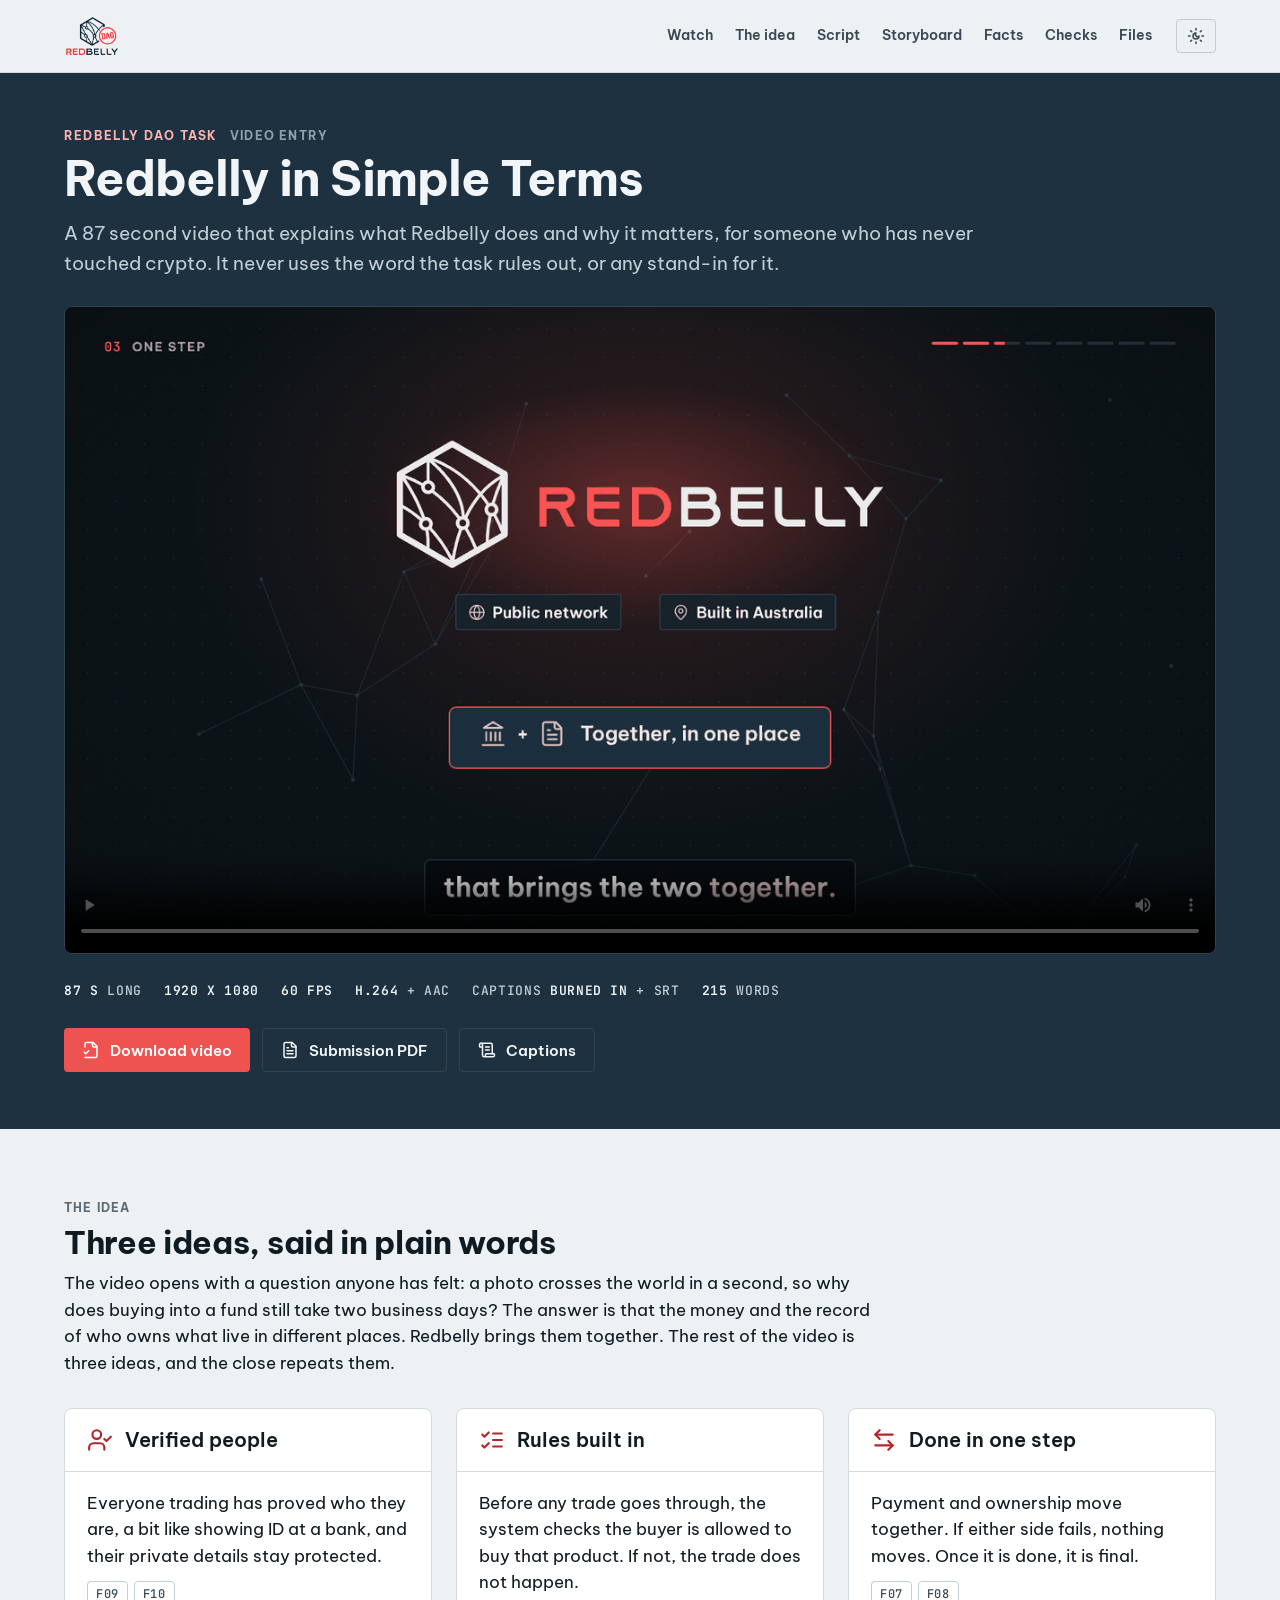
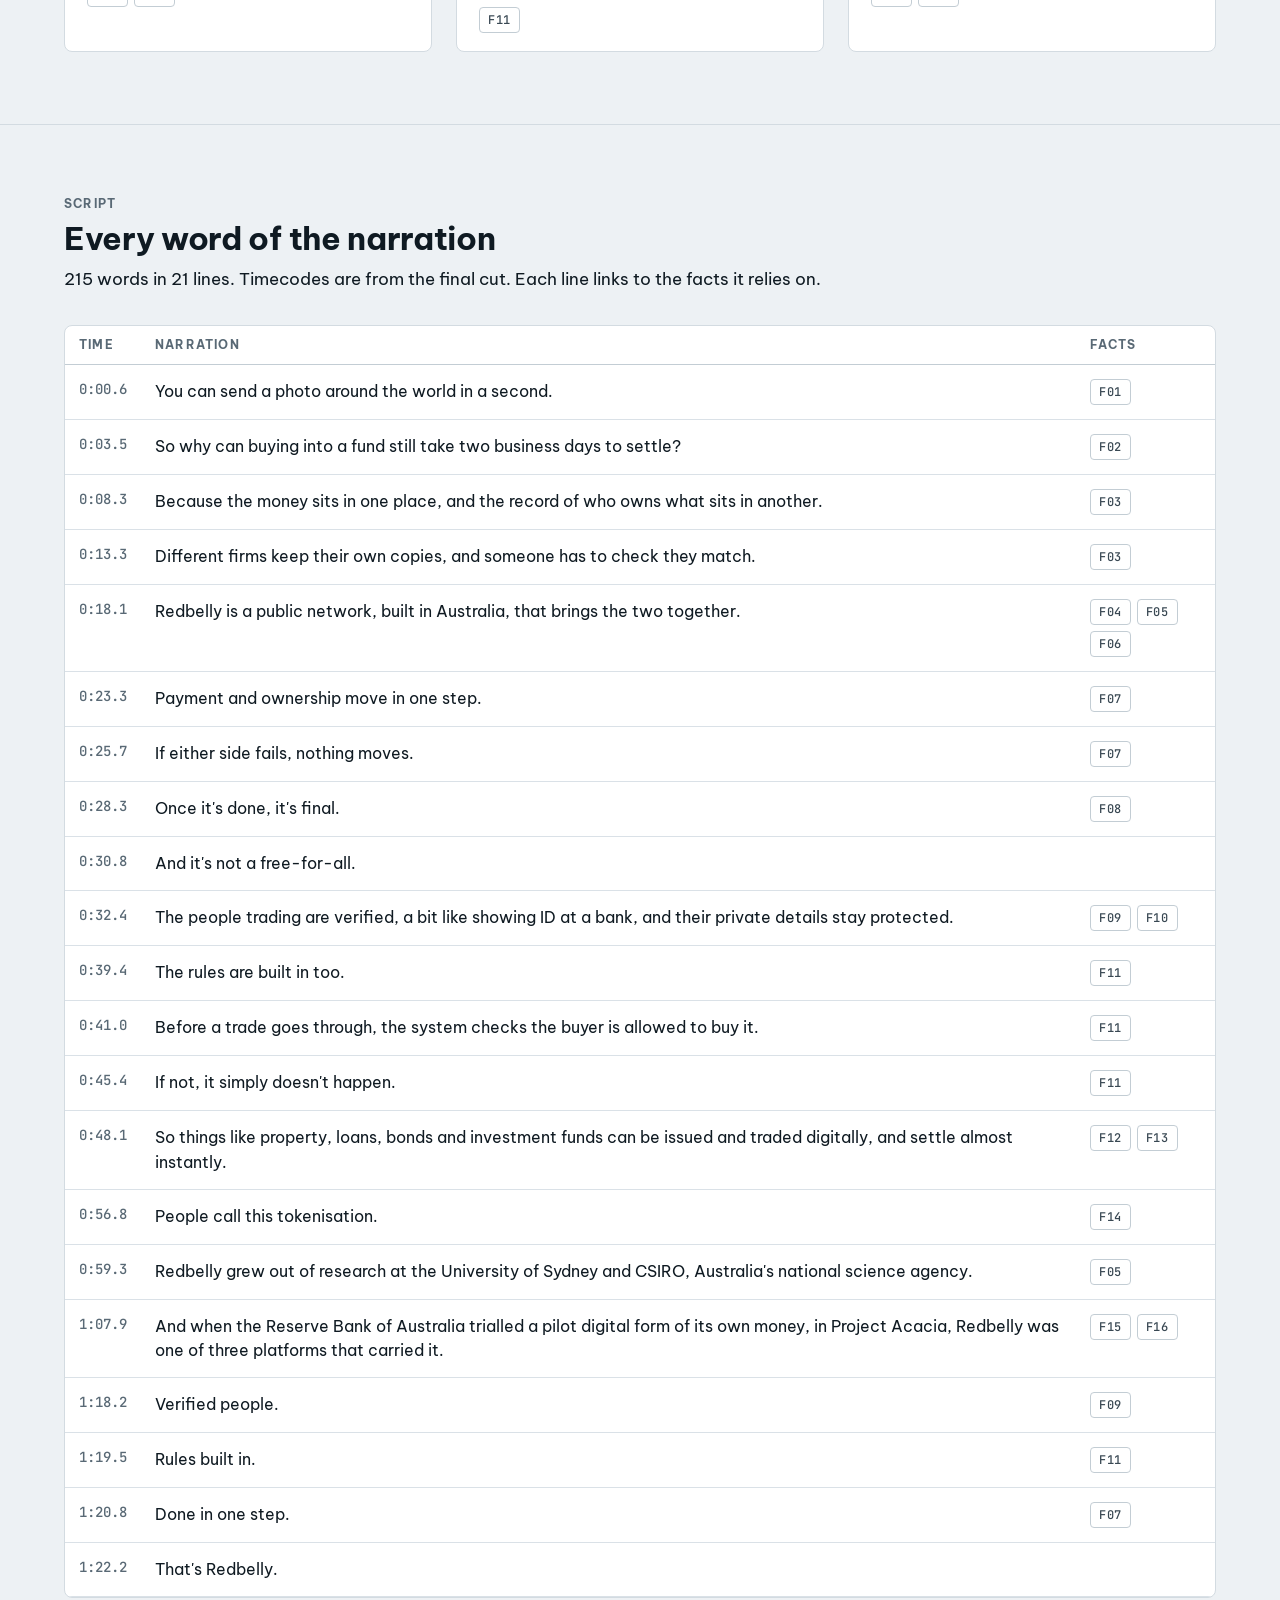
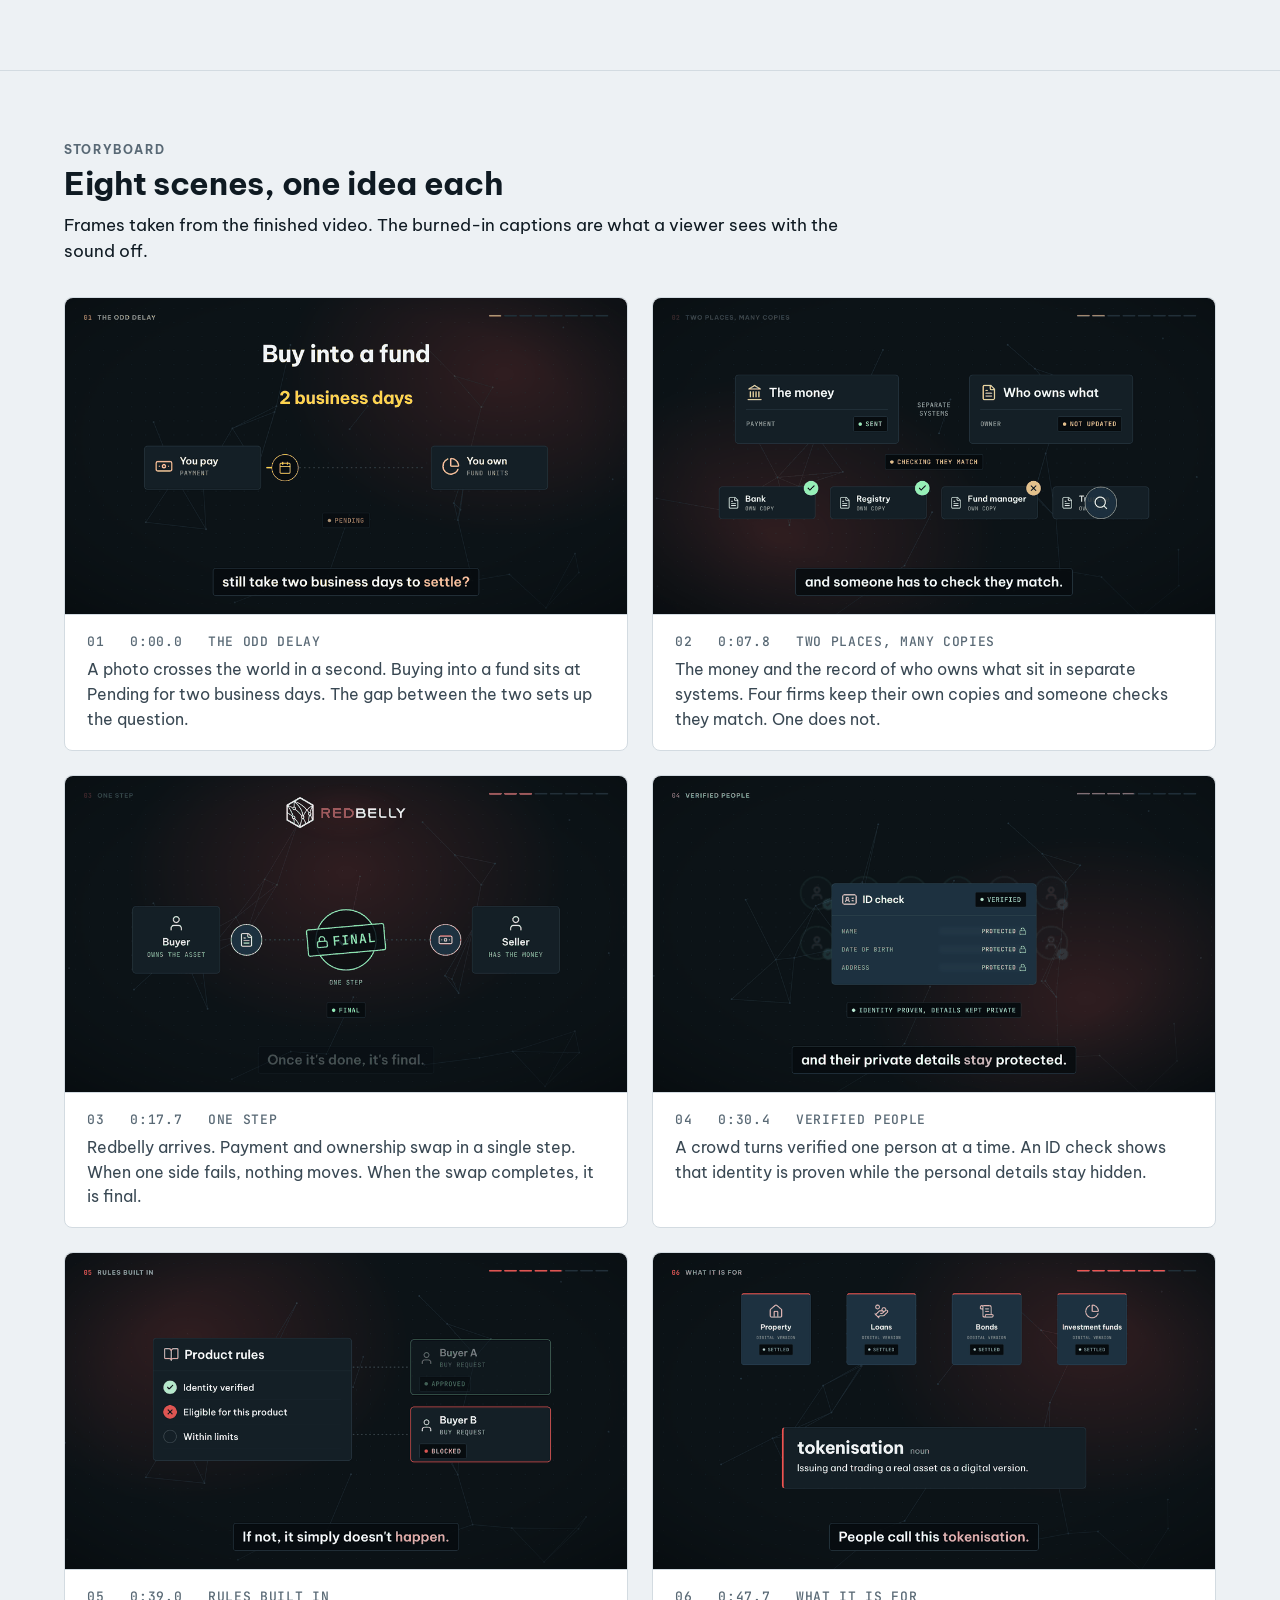
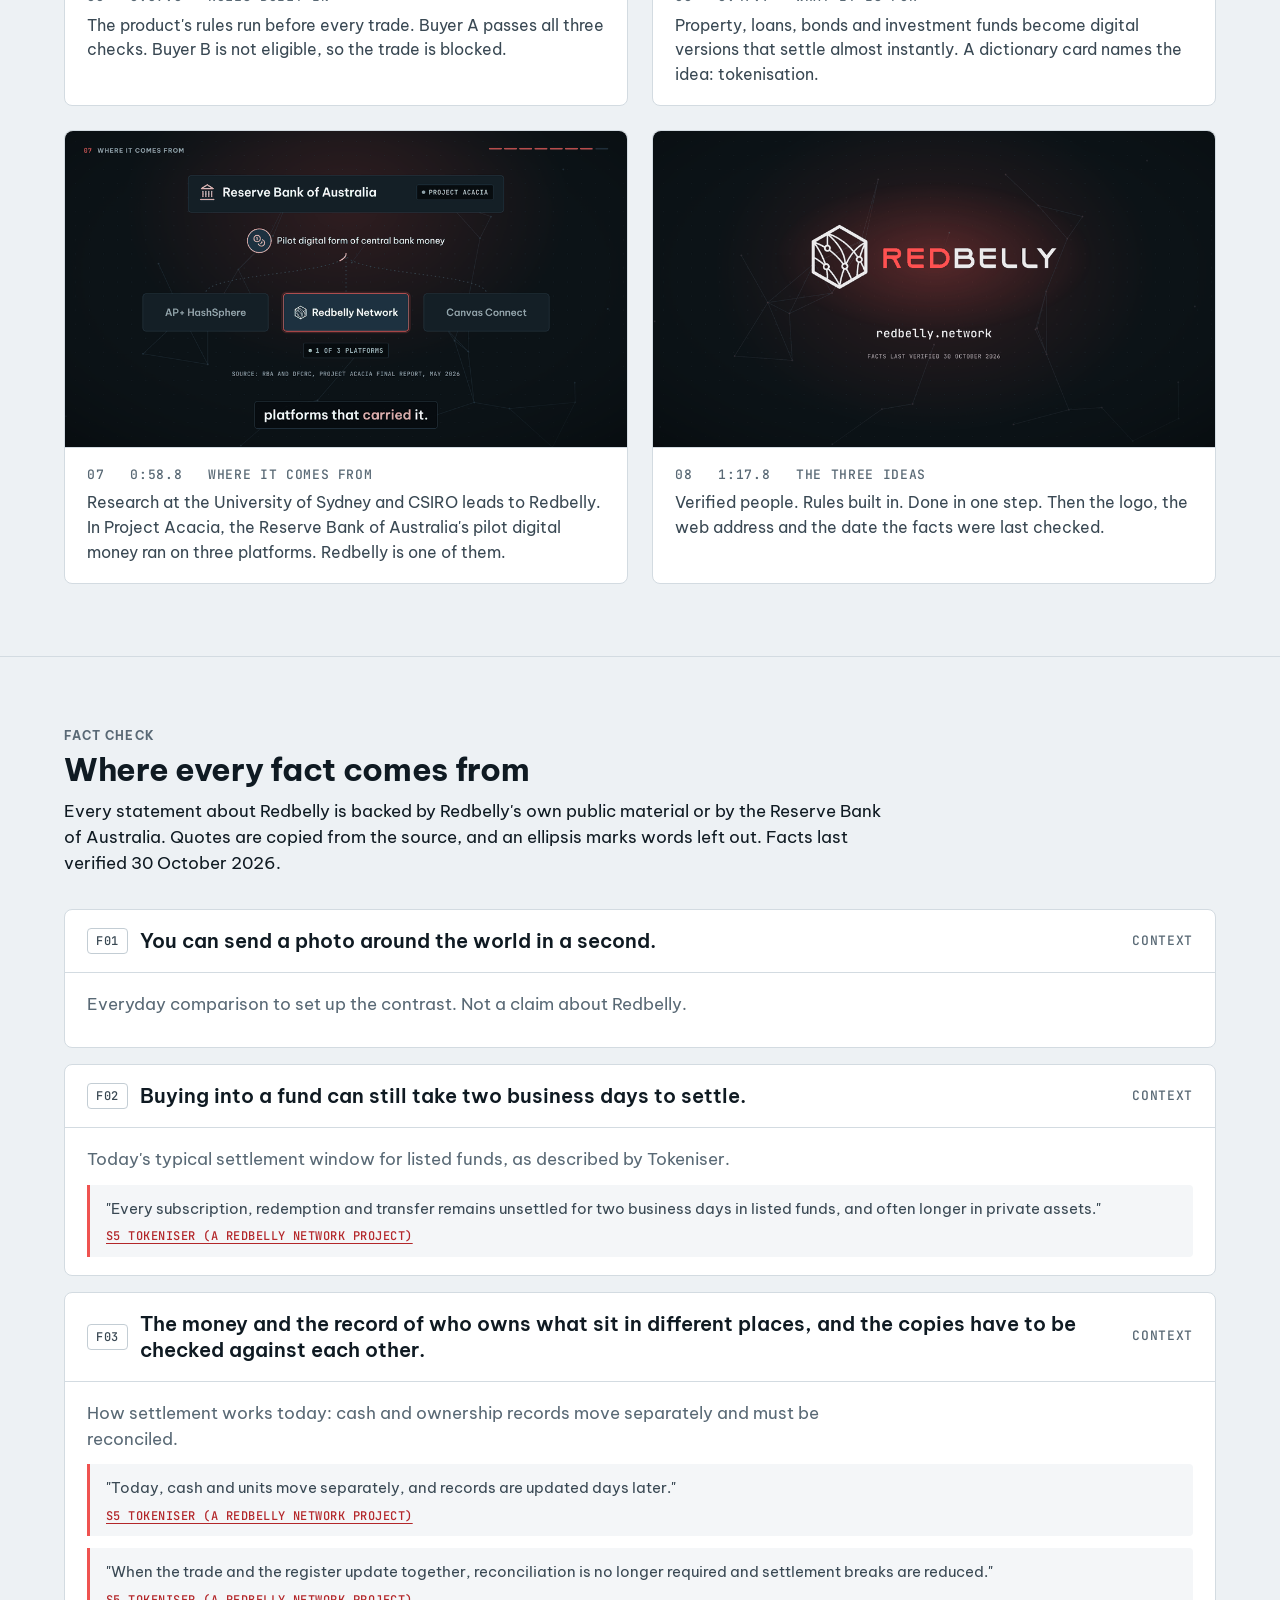
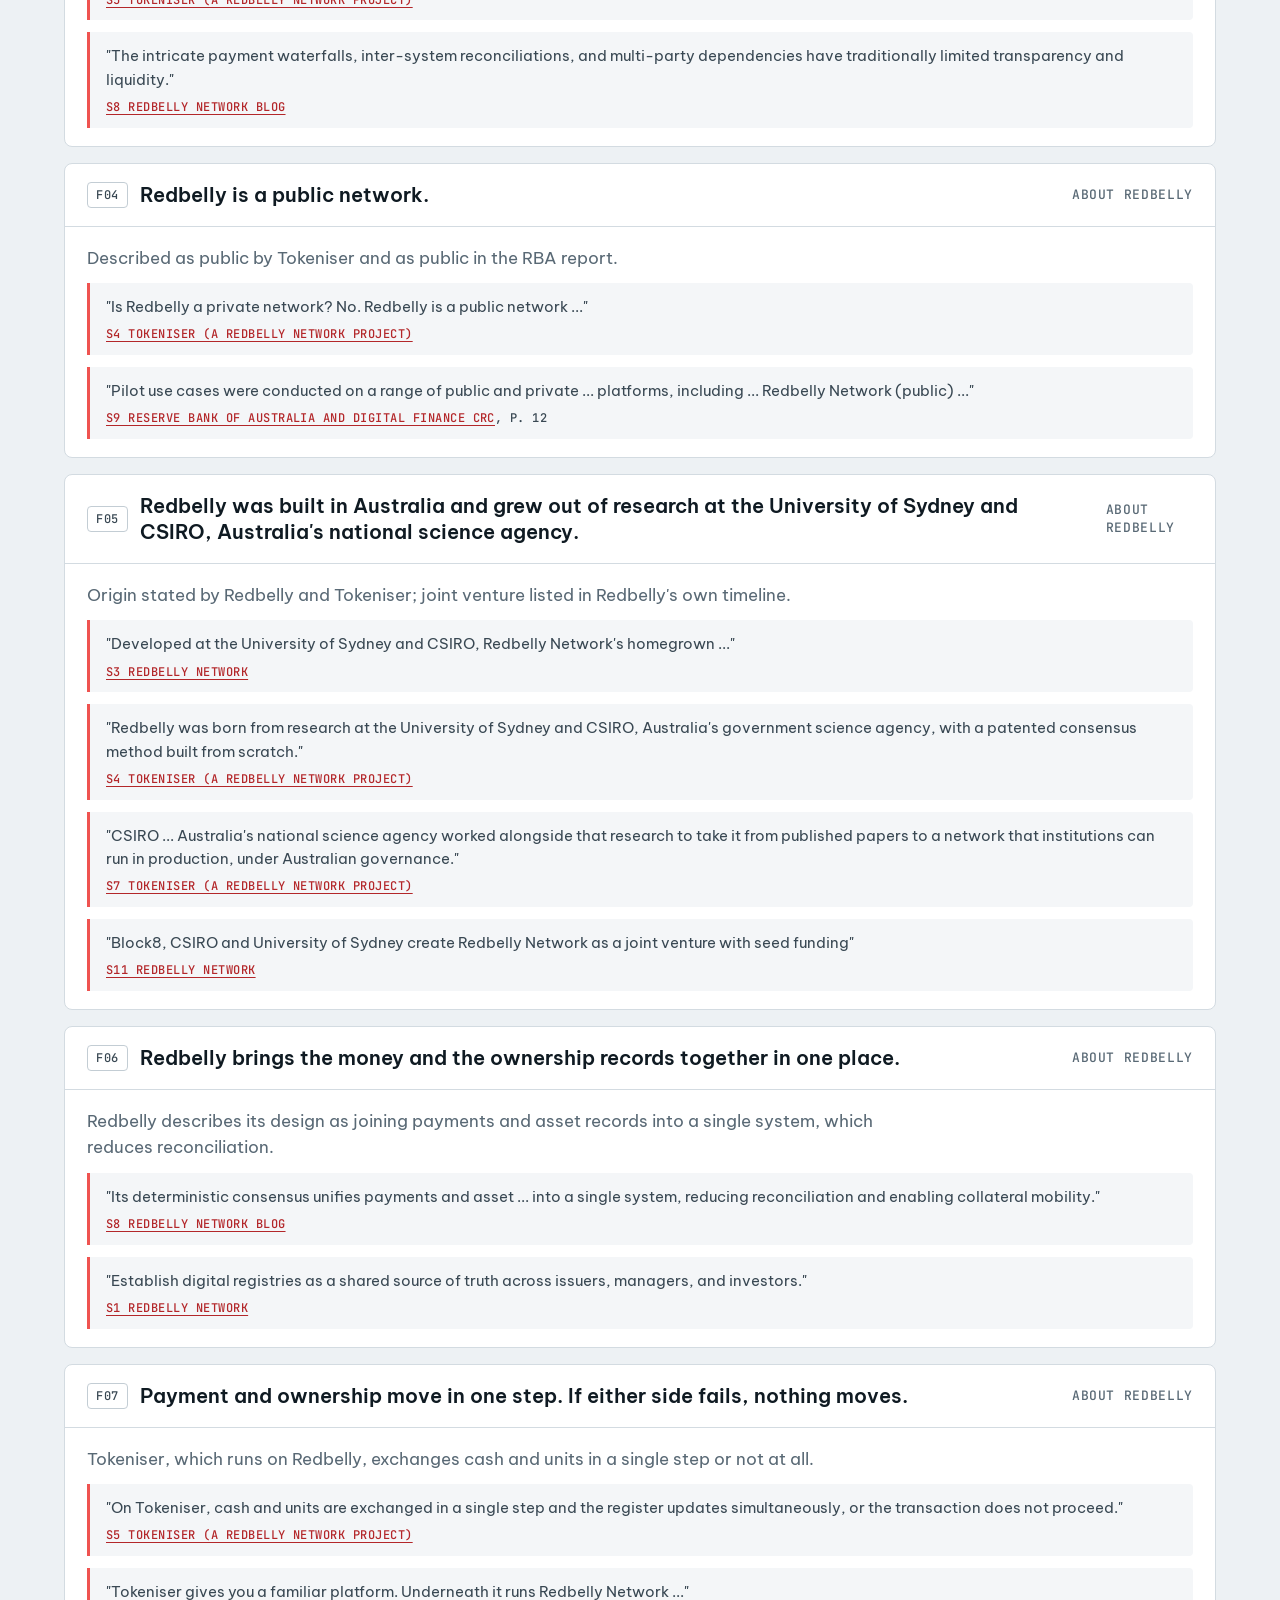
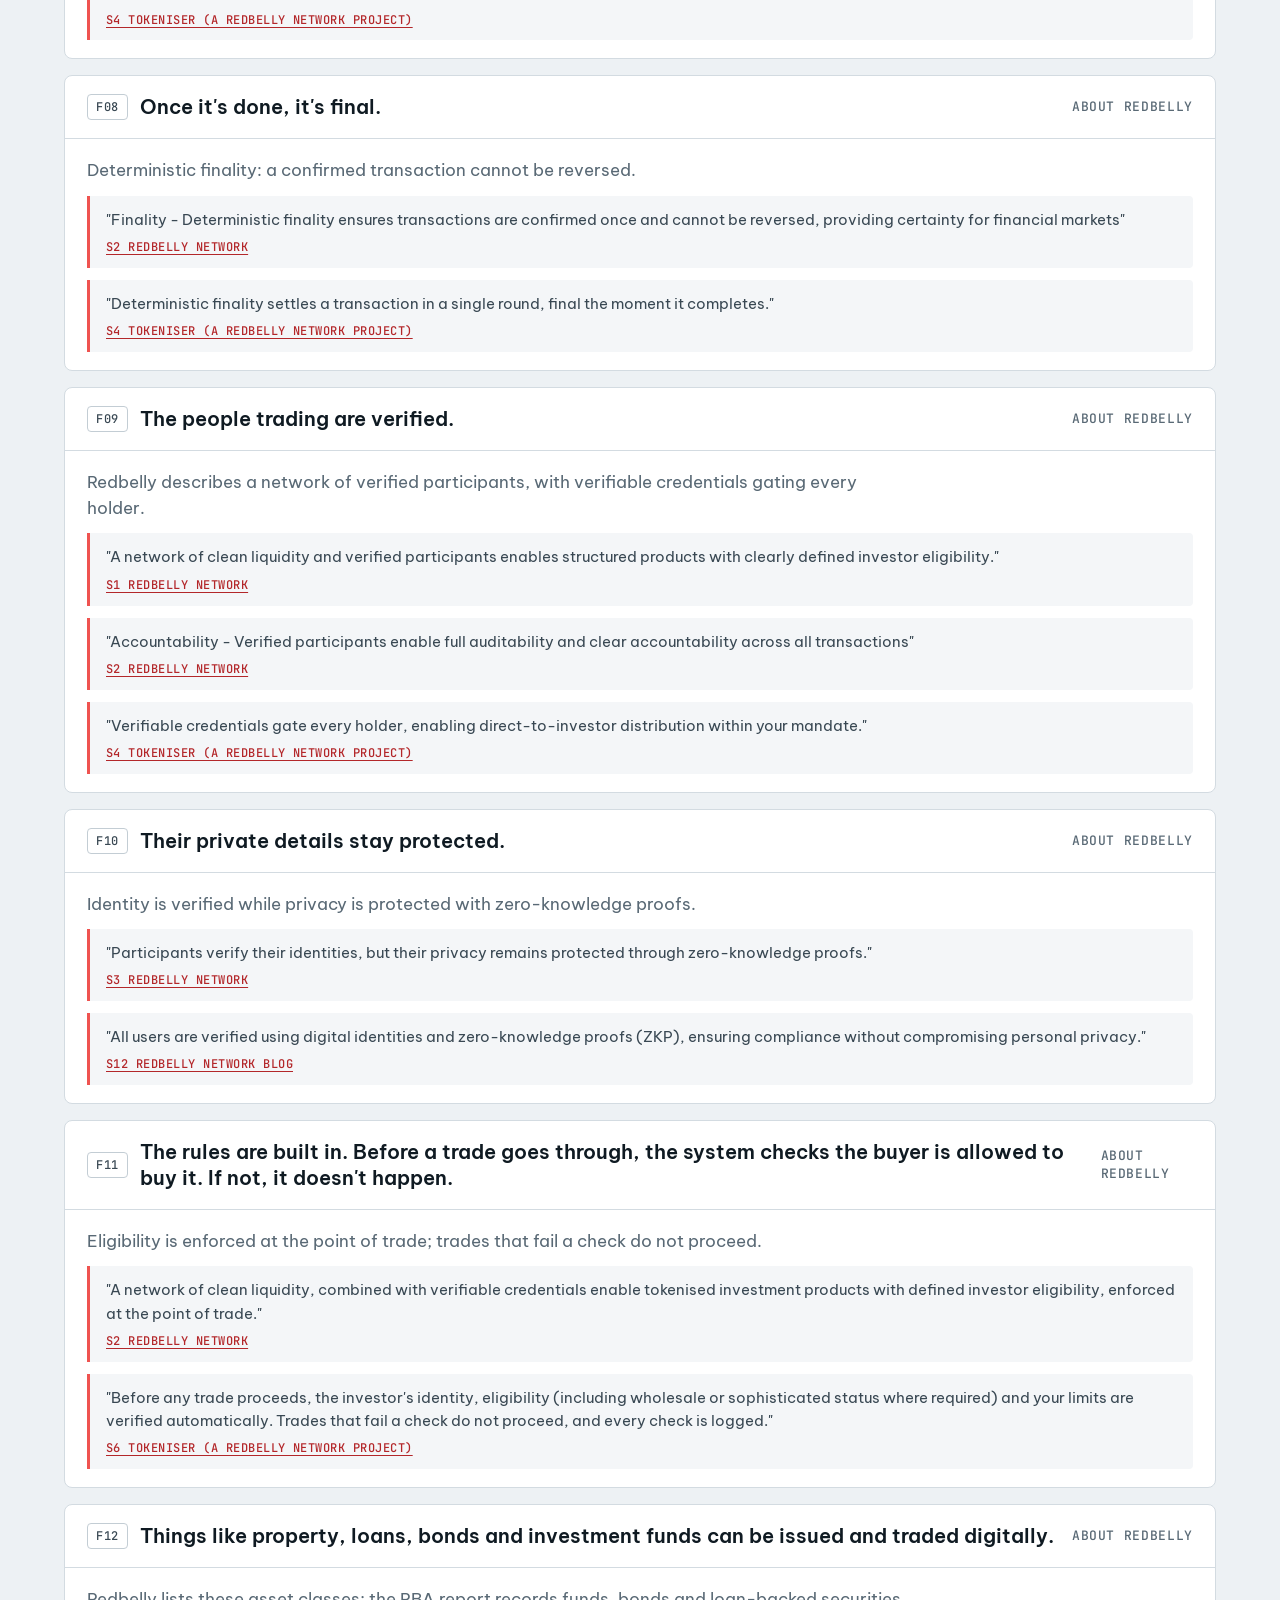
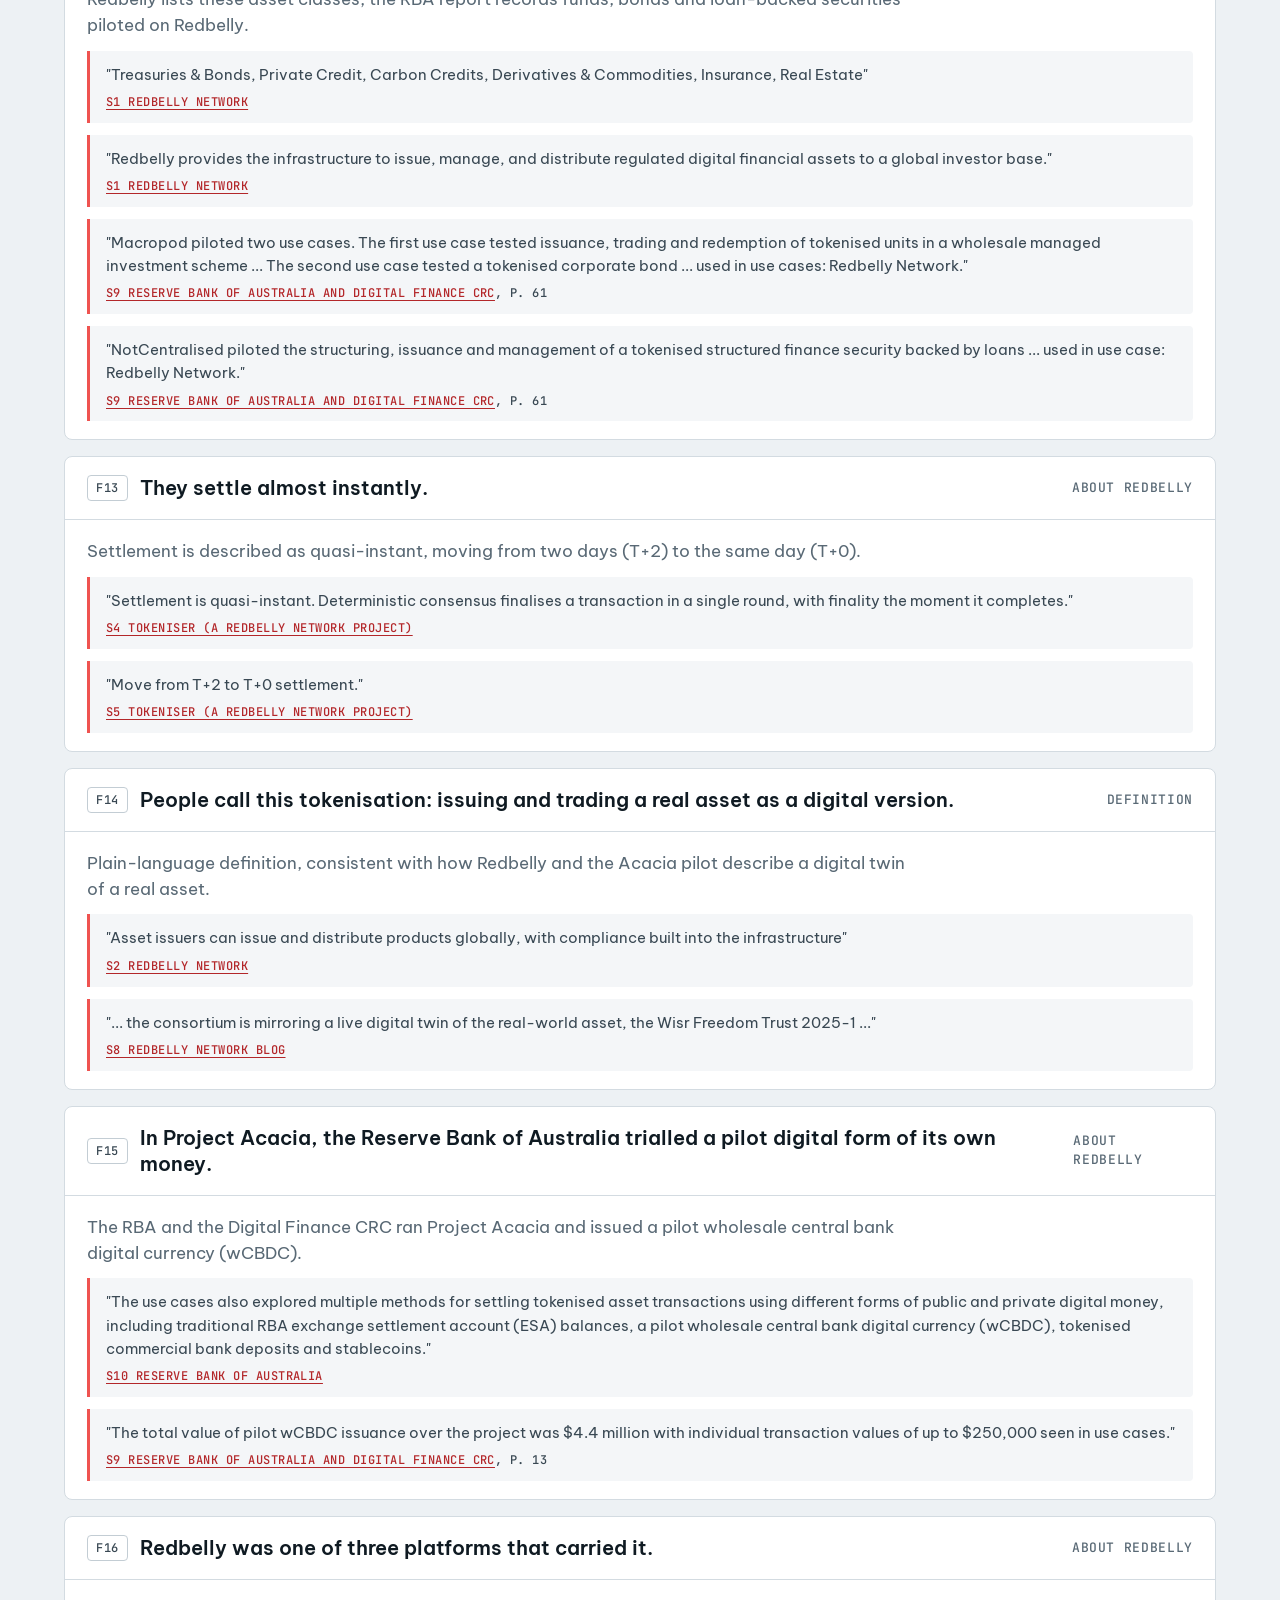
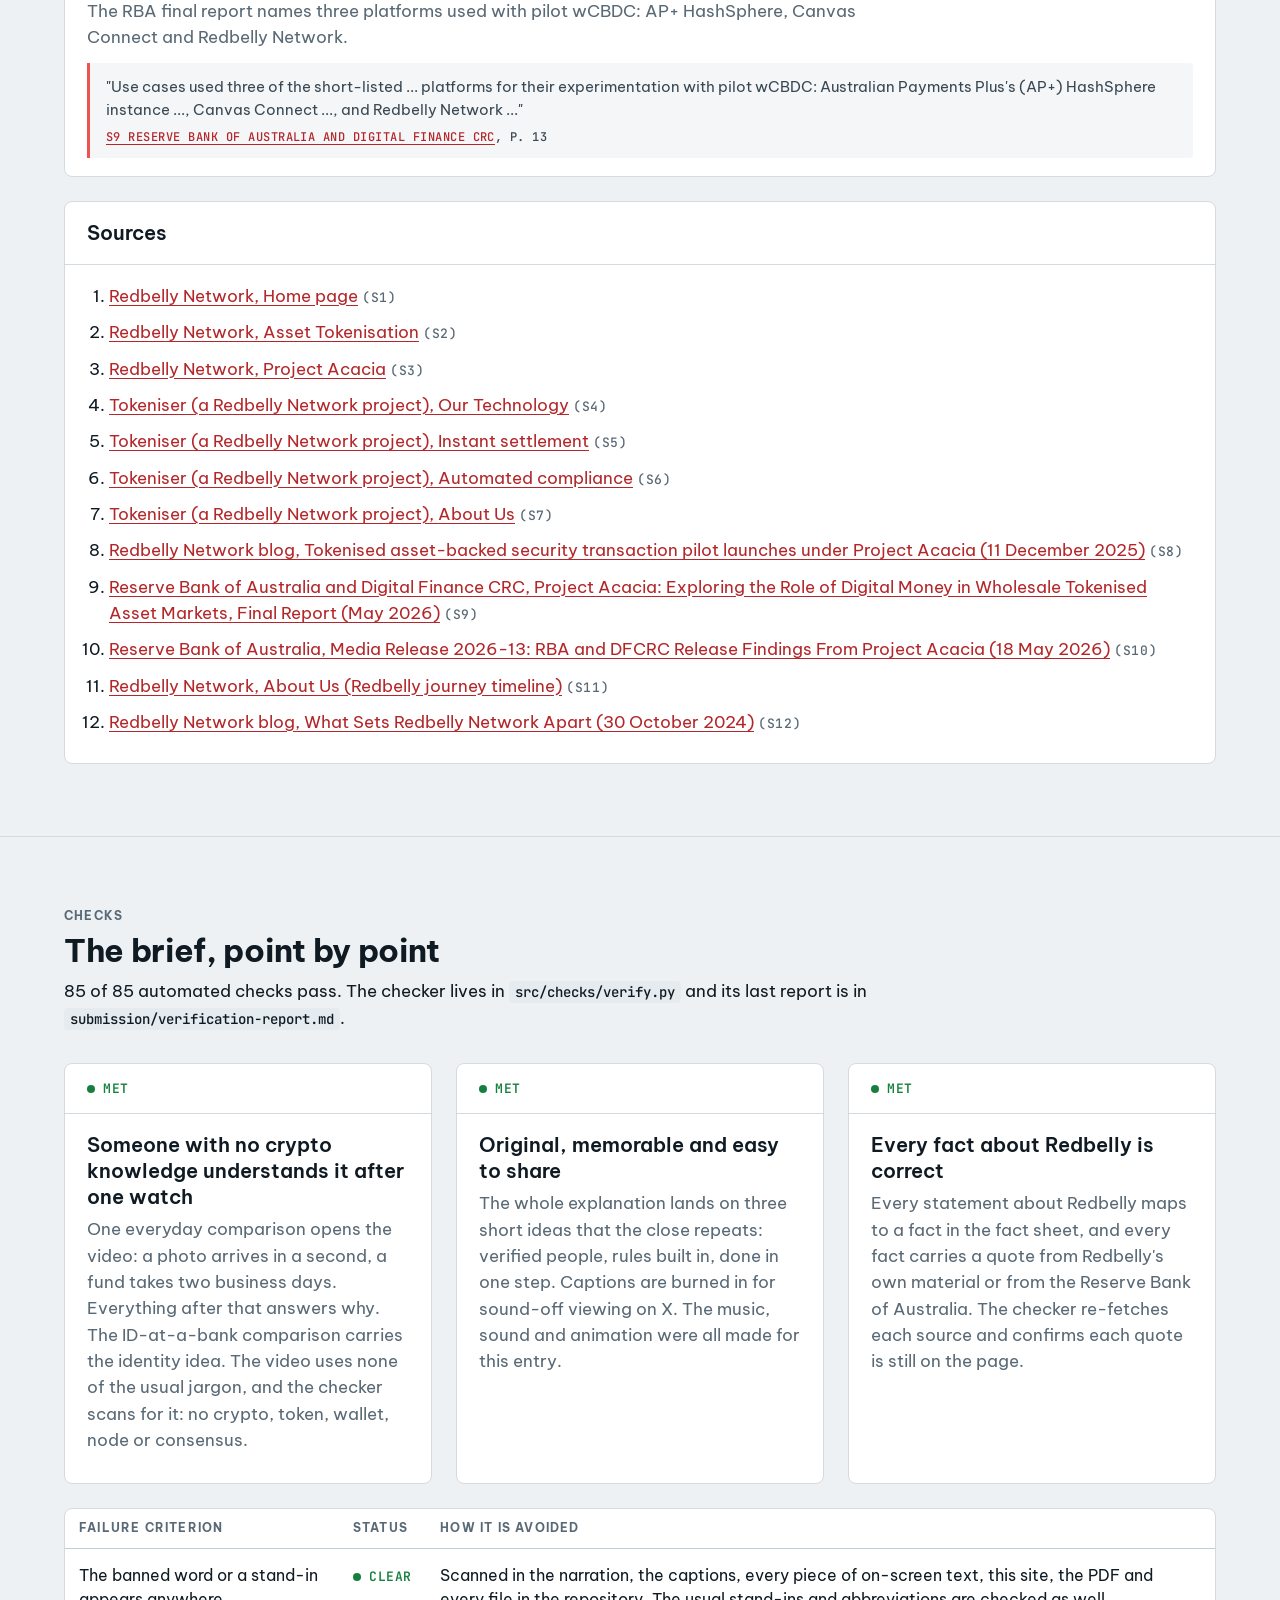
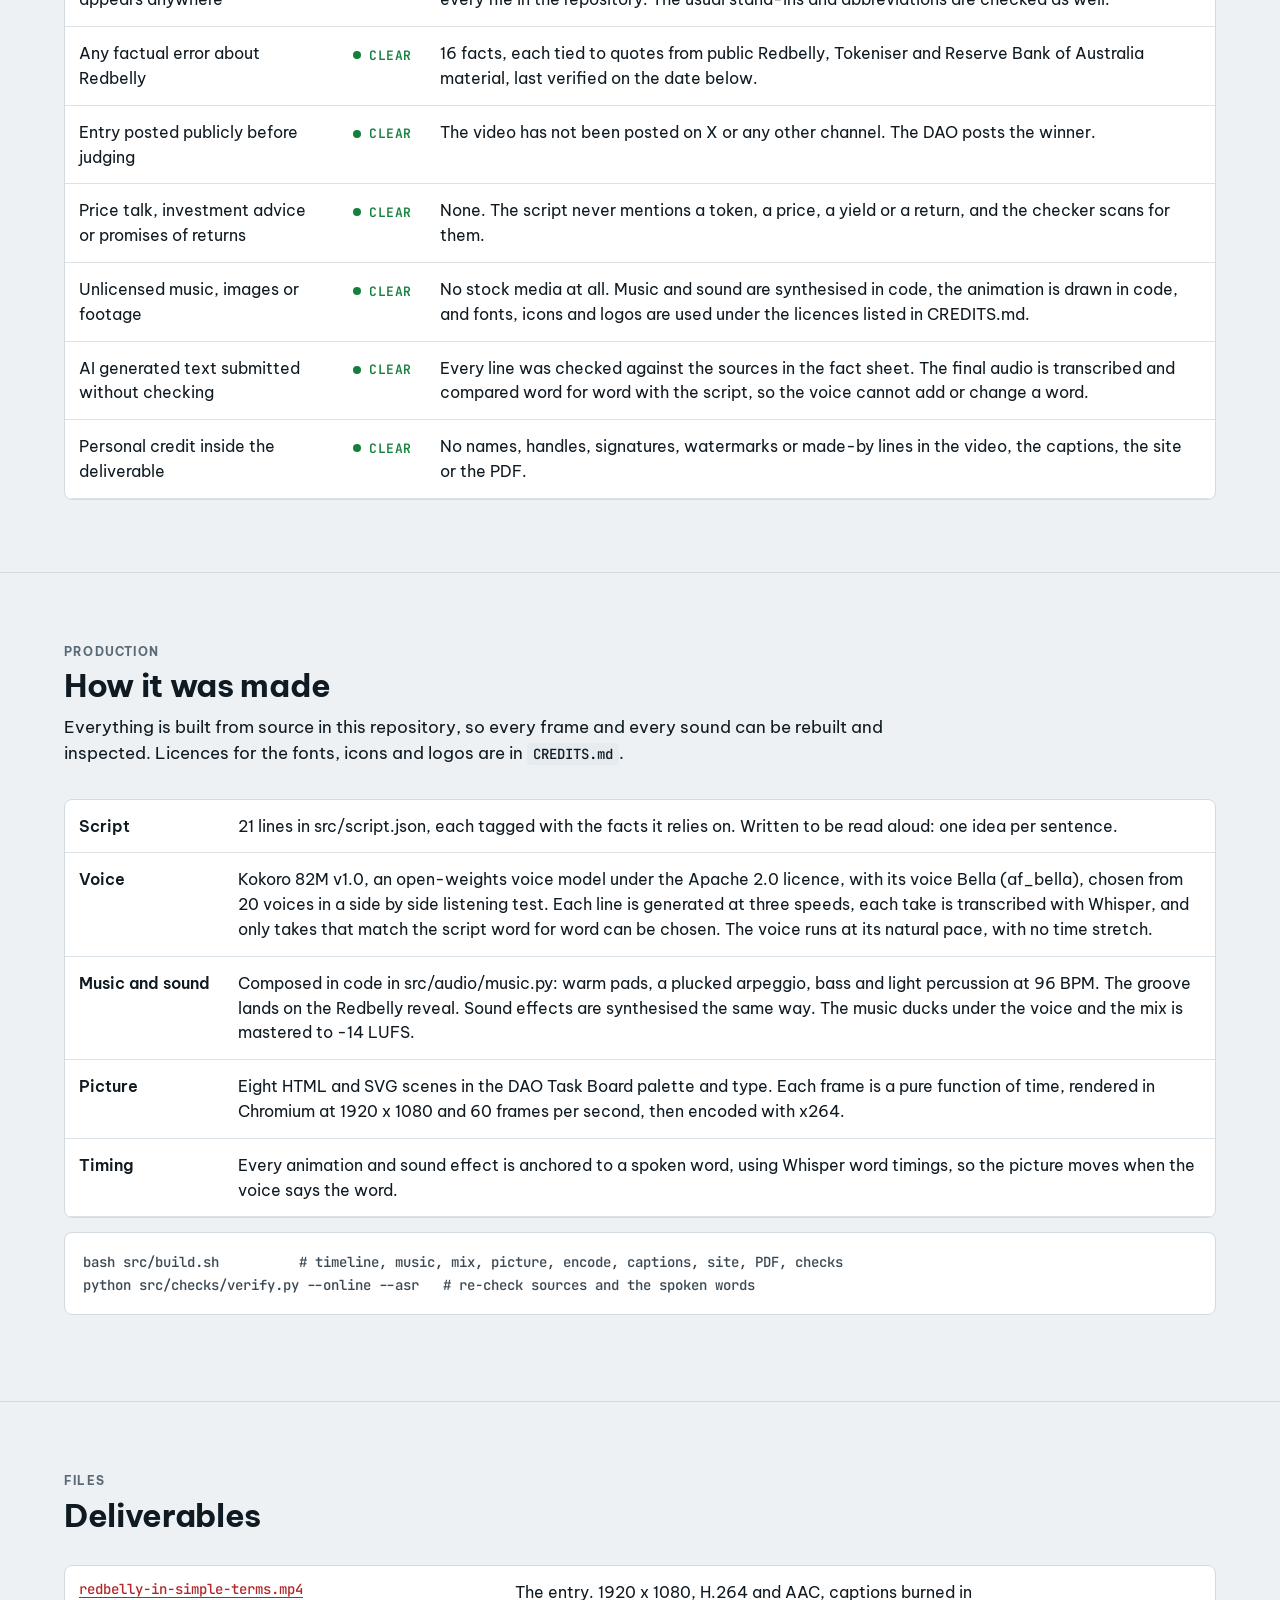
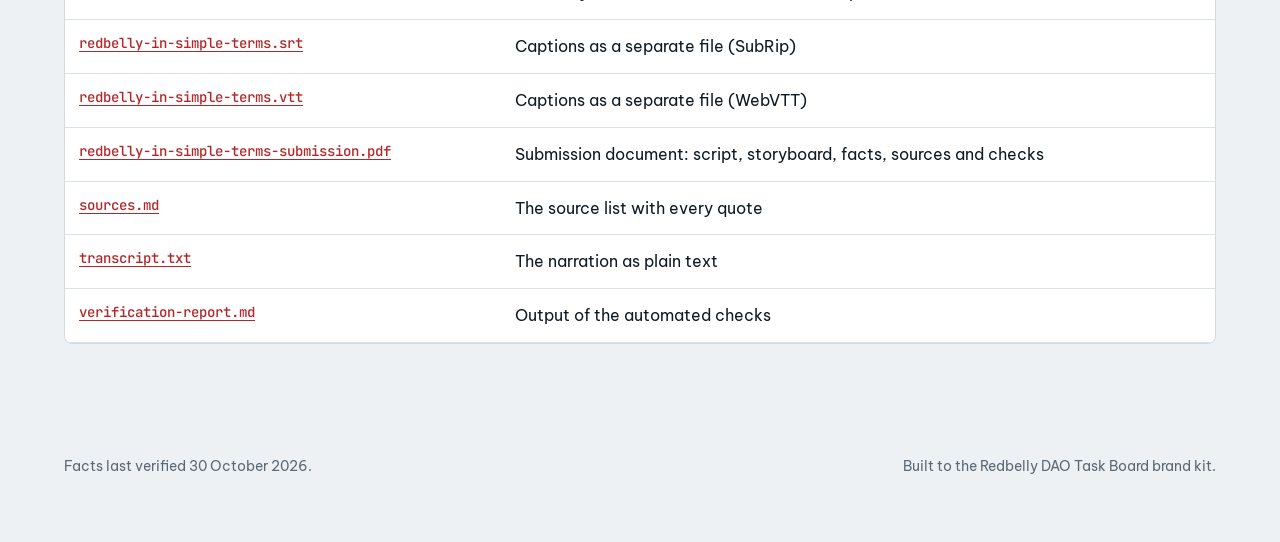
==== commit a120db64: "Re-voice the narration with Kokoro Bella The voice is now Kokoro 82M v1.0 (Apache 2.0), voice af_bel" ====
--- a/index.html
+++ b/index.html
@@ -4,9 +4,9 @@
 <meta charset="utf-8">
 <meta name="viewport" content="width=device-width, initial-scale=1">
 <title>Redbelly in Simple Terms</title>
-<meta name="description" content="A 88 second video that explains what Redbelly does and why it matters, in everyday language.">
+<meta name="description" content="A 87 second video that explains what Redbelly does and why it matters, in everyday language.">
 <meta property="og:title" content="Redbelly in Simple Terms">
-<meta property="og:description" content="What Redbelly does and why it matters, in 88 seconds of everyday language.">
+<meta property="og:description" content="What Redbelly does and why it matters, in 87 seconds of everyday language.">
 <meta property="og:image" content="site/img/og.png">
 <meta name="twitter:card" content="summary_large_image">
 <meta name="robots" content="noindex">
@@ -128,10 +128,10 @@
   <div>
     <div class="caps"><b>Redbelly DAO task</b> &nbsp; Video entry</div>
     <h1>Redbelly in Simple Terms</h1>
-    <p class="lead">A 88 second video that explains what Redbelly does and why it matters, for someone who has never touched crypto. It never uses the word the task rules out, or any stand-in for it.</p>
+    <p class="lead">A 87 second video that explains what Redbelly does and why it matters, for someone who has never touched crypto. It never uses the word the task rules out, or any stand-in for it.</p>
   </div>
   <div class="player"><video controls preload="metadata" poster="site/img/poster.png" src="submission/redbelly-in-simple-terms.mp4"></video></div>
-  <div class="meta"><span><b>88 s</b> long</span><span><b>1920 x 1080</b></span><span><b>60 fps</b></span><span><b>H.264</b> + AAC</span><span>Captions <b>burned in</b> + SRT</span><span><b>215</b> words</span></div>
+  <div class="meta"><span><b>87 s</b> long</span><span><b>1920 x 1080</b></span><span><b>60 fps</b></span><span><b>H.264</b> + AAC</span><span>Captions <b>burned in</b> + SRT</span><span><b>215</b> words</span></div>
   <div class="btns">
     <a class="btn primary" href="submission/redbelly-in-simple-terms.mp4" download><svg aria-hidden="true" focusable="false"
   class="lucide lucide-file-check-2"
@@ -245,13 +245,13 @@
 <section id="script"><div class="wrap">
   <div class="head"><div class="caps">Script</div><h2>Every word of the narration</h2>
   <p>215 words in 21 lines. Timecodes are from the final cut. Each line links to the facts it relies on.</p></div>
-  <div class="tablebox"><table><thead><tr><th>Time</th><th>Narration</th><th>Facts</th></tr></thead><tbody><tr><td class="tc">0:00.6</td><td>You can send a photo around the world in a second.</td><td><div class="chips"><a class=chip href=#F01>F01</a></div></td></tr><tr><td class="tc">0:03.8</td><td>So why can buying into a fund still take two business days to settle?</td><td><div class="chips"><a class=chip href=#F02>F02</a></div></td></tr><tr><td class="tc">0:08.8</td><td>Because the money sits in one place, and the record of who owns what sits in another.</td><td><div class="chips"><a class=chip href=#F03>F03</a></div></td></tr><tr><td class="tc">0:13.9</td><td>Different firms keep their own copies, and someone has to check they match.</td><td><div class="chips"><a class=chip href=#F03>F03</a></div></td></tr><tr><td class="tc">0:18.7</td><td>Redbelly is a public network, built in Australia, that brings the two together.</td><td><div class="chips"><a class=chip href=#F04>F04</a><a class=chip href=#F05>F05</a><a class=chip href=#F06>F06</a></div></td></tr><tr><td class="tc">0:23.2</td><td>Payment and ownership move in one step.</td><td><div class="chips"><a class=chip href=#F07>F07</a></div></td></tr><tr><td class="tc">0:25.9</td><td>If either side fails, nothing moves.</td><td><div class="chips"><a class=chip href=#F07>F07</a></div></td></tr><tr><td class="tc">0:28.7</td><td>Once it&#x27;s done, it&#x27;s final.</td><td><div class="chips"><a class=chip href=#F08>F08</a></div></td></tr><tr><td class="tc">0:31.6</td><td>And it&#x27;s not a free-for-all.</td><td><div class="chips"></div></td></tr><tr><td class="tc">0:33.5</td><td>The people trading are verified, a bit like showing ID at a bank, and their private details stay protected.</td><td><div class="chips"><a class=chip href=#F09>F09</a><a class=chip href=#F10>F10</a></div></td></tr><tr><td class="tc">0:40.2</td><td>The rules are built in too.</td><td><div class="chips"><a class=chip href=#F11>F11</a></div></td></tr><tr><td class="tc">0:42.3</td><td>Before a trade goes through, the system checks the buyer is allowed to buy it.</td><td><div class="chips"><a class=chip href=#F11>F11</a></div></td></tr><tr><td class="tc">0:46.9</td><td>If not, it simply doesn&#x27;t happen.</td><td><div class="chips"><a class=chip href=#F11>F11</a></div></td></tr><tr><td class="tc">0:49.8</td><td>So things like property, loans, bonds and investment funds can be issued and traded digitally, and settle almost instantly.</td><td><div class="chips"><a class=chip href=#F12>F12</a><a class=chip href=#F13>F13</a></div></td></tr><tr><td class="tc">0:56.8</td><td>People call this tokenisation.</td><td><div class="chips"><a class=chip href=#F14>F14</a></div></td></tr><tr><td class="tc">0:59.5</td><td>Redbelly grew out of research at the University of Sydney and CSIRO, Australia&#x27;s national science agency.</td><td><div class="chips"><a class=chip href=#F05>F05</a></div></td></tr><tr><td class="tc">1:06.9</td><td>And when the Reserve Bank of Australia trialled a pilot digital form of its own money, in Project Acacia, Redbelly was one of three platforms that carried it.</td><td><div class="chips"><a class=chip href=#F15>F15</a><a class=chip href=#F16>F16</a></div></td></tr><tr><td class="tc">1:18.3</td><td>Verified people.</td><td><div class="chips"><a class=chip href=#F09>F09</a></div></td></tr><tr><td class="tc">1:19.8</td><td>Rules built in.</td><td><div class="chips"><a class=chip href=#F11>F11</a></div></td></tr><tr><td class="tc">1:21.2</td><td>Done in one step.</td><td><div class="chips"><a class=chip href=#F07>F07</a></div></td></tr><tr><td class="tc">1:23.0</td><td>That&#x27;s Redbelly.</td><td><div class="chips"></div></td></tr></tbody></table></div>
+  <div class="tablebox"><table><thead><tr><th>Time</th><th>Narration</th><th>Facts</th></tr></thead><tbody><tr><td class="tc">0:00.6</td><td>You can send a photo around the world in a second.</td><td><div class="chips"><a class=chip href=#F01>F01</a></div></td></tr><tr><td class="tc">0:03.5</td><td>So why can buying into a fund still take two business days to settle?</td><td><div class="chips"><a class=chip href=#F02>F02</a></div></td></tr><tr><td class="tc">0:08.3</td><td>Because the money sits in one place, and the record of who owns what sits in another.</td><td><div class="chips"><a class=chip href=#F03>F03</a></div></td></tr><tr><td class="tc">0:13.3</td><td>Different firms keep their own copies, and someone has to check they match.</td><td><div class="chips"><a class=chip href=#F03>F03</a></div></td></tr><tr><td class="tc">0:18.1</td><td>Redbelly is a public network, built in Australia, that brings the two together.</td><td><div class="chips"><a class=chip href=#F04>F04</a><a class=chip href=#F05>F05</a><a class=chip href=#F06>F06</a></div></td></tr><tr><td class="tc">0:23.3</td><td>Payment and ownership move in one step.</td><td><div class="chips"><a class=chip href=#F07>F07</a></div></td></tr><tr><td class="tc">0:25.7</td><td>If either side fails, nothing moves.</td><td><div class="chips"><a class=chip href=#F07>F07</a></div></td></tr><tr><td class="tc">0:28.3</td><td>Once it&#x27;s done, it&#x27;s final.</td><td><div class="chips"><a class=chip href=#F08>F08</a></div></td></tr><tr><td class="tc">0:30.8</td><td>And it&#x27;s not a free-for-all.</td><td><div class="chips"></div></td></tr><tr><td class="tc">0:32.4</td><td>The people trading are verified, a bit like showing ID at a bank, and their private details stay protected.</td><td><div class="chips"><a class=chip href=#F09>F09</a><a class=chip href=#F10>F10</a></div></td></tr><tr><td class="tc">0:39.4</td><td>The rules are built in too.</td><td><div class="chips"><a class=chip href=#F11>F11</a></div></td></tr><tr><td class="tc">0:41.0</td><td>Before a trade goes through, the system checks the buyer is allowed to buy it.</td><td><div class="chips"><a class=chip href=#F11>F11</a></div></td></tr><tr><td class="tc">0:45.4</td><td>If not, it simply doesn&#x27;t happen.</td><td><div class="chips"><a class=chip href=#F11>F11</a></div></td></tr><tr><td class="tc">0:48.1</td><td>So things like property, loans, bonds and investment funds can be issued and traded digitally, and settle almost instantly.</td><td><div class="chips"><a class=chip href=#F12>F12</a><a class=chip href=#F13>F13</a></div></td></tr><tr><td class="tc">0:56.8</td><td>People call this tokenisation.</td><td><div class="chips"><a class=chip href=#F14>F14</a></div></td></tr><tr><td class="tc">0:59.3</td><td>Redbelly grew out of research at the University of Sydney and CSIRO, Australia&#x27;s national science agency.</td><td><div class="chips"><a class=chip href=#F05>F05</a></div></td></tr><tr><td class="tc">1:07.9</td><td>And when the Reserve Bank of Australia trialled a pilot digital form of its own money, in Project Acacia, Redbelly was one of three platforms that carried it.</td><td><div class="chips"><a class=chip href=#F15>F15</a><a class=chip href=#F16>F16</a></div></td></tr><tr><td class="tc">1:18.2</td><td>Verified people.</td><td><div class="chips"><a class=chip href=#F09>F09</a></div></td></tr><tr><td class="tc">1:19.5</td><td>Rules built in.</td><td><div class="chips"><a class=chip href=#F11>F11</a></div></td></tr><tr><td class="tc">1:20.8</td><td>Done in one step.</td><td><div class="chips"><a class=chip href=#F07>F07</a></div></td></tr><tr><td class="tc">1:22.2</td><td>That&#x27;s Redbelly.</td><td><div class="chips"></div></td></tr></tbody></table></div>
 </div></section>
 
 <section id="storyboard"><div class="wrap">
   <div class="head"><div class="caps">Storyboard</div><h2>Eight scenes, one idea each</h2>
   <p>Frames taken from the finished video. The burned-in captions are what a viewer sees with the sound off.</p></div>
-  <div class="grid2"><figure class="card scene" style="margin:0"><img src="site/img/scene-01.png" width="960" height="540" alt="Frame from scene 1, The odd delay"><div class="cb"><div class="mono" style="margin-bottom:6px">01 &nbsp; 0:00.0 &nbsp; The odd delay</div><p>A photo crosses the world in a second. Buying into a fund sits at Pending for two business days. The gap between the two sets up the question.</p></div></figure><figure class="card scene" style="margin:0"><img src="site/img/scene-02.png" width="960" height="540" alt="Frame from scene 2, Two places, many copies"><div class="cb"><div class="mono" style="margin-bottom:6px">02 &nbsp; 0:08.4 &nbsp; Two places, many copies</div><p>The money and the record of who owns what sit in separate systems. Four firms keep their own copies and someone checks they match. One does not.</p></div></figure><figure class="card scene" style="margin:0"><img src="site/img/scene-03.png" width="960" height="540" alt="Frame from scene 3, One step"><div class="cb"><div class="mono" style="margin-bottom:6px">03 &nbsp; 0:18.2 &nbsp; One step</div><p>Redbelly arrives. Payment and ownership swap in a single step. When one side fails, nothing moves. When the swap completes, it is final.</p></div></figure><figure class="card scene" style="margin:0"><img src="site/img/scene-04.png" width="960" height="540" alt="Frame from scene 4, Verified people"><div class="cb"><div class="mono" style="margin-bottom:6px">04 &nbsp; 0:31.1 &nbsp; Verified people</div><p>A crowd turns verified one person at a time. An ID check shows that identity is proven while the personal details stay hidden.</p></div></figure><figure class="card scene" style="margin:0"><img src="site/img/scene-05.png" width="960" height="540" alt="Frame from scene 5, Rules built in"><div class="cb"><div class="mono" style="margin-bottom:6px">05 &nbsp; 0:39.7 &nbsp; Rules built in</div><p>The product&#x27;s rules run before every trade. Buyer A passes all three checks. Buyer B is not eligible, so the trade is blocked.</p></div></figure><figure class="card scene" style="margin:0"><img src="site/img/scene-06.png" width="960" height="540" alt="Frame from scene 6, What it is for"><div class="cb"><div class="mono" style="margin-bottom:6px">06 &nbsp; 0:49.3 &nbsp; What it is for</div><p>Property, loans, bonds and investment funds become digital versions that settle almost instantly. A dictionary card names the idea: tokenisation.</p></div></figure><figure class="card scene" style="margin:0"><img src="site/img/scene-07.png" width="960" height="540" alt="Frame from scene 7, Where it comes from"><div class="cb"><div class="mono" style="margin-bottom:6px">07 &nbsp; 0:59.1 &nbsp; Where it comes from</div><p>Research at the University of Sydney and CSIRO leads to Redbelly. In Project Acacia, the Reserve Bank of Australia&#x27;s pilot digital money ran on three platforms. Redbelly is one of them.</p></div></figure><figure class="card scene" style="margin:0"><img src="site/img/scene-08.png" width="960" height="540" alt="Frame from scene 8, The three ideas"><div class="cb"><div class="mono" style="margin-bottom:6px">08 &nbsp; 1:17.9 &nbsp; The three ideas</div><p>Verified people. Rules built in. Done in one step. Then the logo, the web address and the date the facts were last checked.</p></div></figure></div>
+  <div class="grid2"><figure class="card scene" style="margin:0"><img src="site/img/scene-01.png" width="960" height="540" alt="Frame from scene 1, The odd delay"><div class="cb"><div class="mono" style="margin-bottom:6px">01 &nbsp; 0:00.0 &nbsp; The odd delay</div><p>A photo crosses the world in a second. Buying into a fund sits at Pending for two business days. The gap between the two sets up the question.</p></div></figure><figure class="card scene" style="margin:0"><img src="site/img/scene-02.png" width="960" height="540" alt="Frame from scene 2, Two places, many copies"><div class="cb"><div class="mono" style="margin-bottom:6px">02 &nbsp; 0:07.8 &nbsp; Two places, many copies</div><p>The money and the record of who owns what sit in separate systems. Four firms keep their own copies and someone checks they match. One does not.</p></div></figure><figure class="card scene" style="margin:0"><img src="site/img/scene-03.png" width="960" height="540" alt="Frame from scene 3, One step"><div class="cb"><div class="mono" style="margin-bottom:6px">03 &nbsp; 0:17.7 &nbsp; One step</div><p>Redbelly arrives. Payment and ownership swap in a single step. When one side fails, nothing moves. When the swap completes, it is final.</p></div></figure><figure class="card scene" style="margin:0"><img src="site/img/scene-04.png" width="960" height="540" alt="Frame from scene 4, Verified people"><div class="cb"><div class="mono" style="margin-bottom:6px">04 &nbsp; 0:30.4 &nbsp; Verified people</div><p>A crowd turns verified one person at a time. An ID check shows that identity is proven while the personal details stay hidden.</p></div></figure><figure class="card scene" style="margin:0"><img src="site/img/scene-05.png" width="960" height="540" alt="Frame from scene 5, Rules built in"><div class="cb"><div class="mono" style="margin-bottom:6px">05 &nbsp; 0:39.0 &nbsp; Rules built in</div><p>The product&#x27;s rules run before every trade. Buyer A passes all three checks. Buyer B is not eligible, so the trade is blocked.</p></div></figure><figure class="card scene" style="margin:0"><img src="site/img/scene-06.png" width="960" height="540" alt="Frame from scene 6, What it is for"><div class="cb"><div class="mono" style="margin-bottom:6px">06 &nbsp; 0:47.7 &nbsp; What it is for</div><p>Property, loans, bonds and investment funds become digital versions that settle almost instantly. A dictionary card names the idea: tokenisation.</p></div></figure><figure class="card scene" style="margin:0"><img src="site/img/scene-07.png" width="960" height="540" alt="Frame from scene 7, Where it comes from"><div class="cb"><div class="mono" style="margin-bottom:6px">07 &nbsp; 0:58.8 &nbsp; Where it comes from</div><p>Research at the University of Sydney and CSIRO leads to Redbelly. In Project Acacia, the Reserve Bank of Australia&#x27;s pilot digital money ran on three platforms. Redbelly is one of them.</p></div></figure><figure class="card scene" style="margin:0"><img src="site/img/scene-08.png" width="960" height="540" alt="Frame from scene 8, The three ideas"><div class="cb"><div class="mono" style="margin-bottom:6px">08 &nbsp; 1:17.8 &nbsp; The three ideas</div><p>Verified people. Rules built in. Done in one step. Then the logo, the web address and the date the facts were last checked.</p></div></figure></div>
 </div></section>
 
 <section id="facts"><div class="wrap">
@@ -271,7 +271,7 @@
 <section id="made"><div class="wrap">
   <div class="head"><div class="caps">Production</div><h2>How it was made</h2>
   <p>Everything is built from source in this repository, so every frame and every sound can be rebuilt and inspected. Licences for the fonts, icons and logos are in <code>CREDITS.md</code>.</p></div>
-  <div class="tablebox"><table><tbody><tr><td style="font-weight:600;white-space:nowrap">Script</td><td>21 lines in src/script.json, each tagged with the facts it relies on. Written to be read aloud: one idea per sentence.</td></tr><tr><td style="font-weight:600;white-space:nowrap">Voice</td><td>Chatterbox Turbo, an open-weights voice model under the MIT licence, with its built-in voice. Four takes of every line. Each take is transcribed with Whisper and only takes that match the script word for word can be chosen. The chosen takes are slowed by 5 percent with Rubber Band, formants preserved, for an easy pace.</td></tr><tr><td style="font-weight:600;white-space:nowrap">Music and sound</td><td>Composed in code in src/audio/music.py: warm pads, a plucked arpeggio, bass and light percussion at 96 BPM. The groove lands on the Redbelly reveal. Sound effects are synthesised the same way. The music ducks under the voice and the mix is mastered to -14 LUFS.</td></tr><tr><td style="font-weight:600;white-space:nowrap">Picture</td><td>Eight HTML and SVG scenes in the DAO Task Board palette and type. Each frame is a pure function of time, rendered in Chromium at 1920 x 1080 and 60 frames per second, then encoded with x264.</td></tr><tr><td style="font-weight:600;white-space:nowrap">Timing</td><td>Every animation and sound effect is anchored to a spoken word, using Whisper word timings, so the picture moves when the voice says the word.</td></tr></tbody></table></div>
+  <div class="tablebox"><table><tbody><tr><td style="font-weight:600;white-space:nowrap">Script</td><td>21 lines in src/script.json, each tagged with the facts it relies on. Written to be read aloud: one idea per sentence.</td></tr><tr><td style="font-weight:600;white-space:nowrap">Voice</td><td>Kokoro 82M v1.0, an open-weights voice model under the Apache 2.0 licence, with its voice Bella (af_bella), chosen from 20 voices in a side by side listening test. Each line is generated at three speeds, each take is transcribed with Whisper, and only takes that match the script word for word can be chosen. The voice runs at its natural pace, with no time stretch.</td></tr><tr><td style="font-weight:600;white-space:nowrap">Music and sound</td><td>Composed in code in src/audio/music.py: warm pads, a plucked arpeggio, bass and light percussion at 96 BPM. The groove lands on the Redbelly reveal. Sound effects are synthesised the same way. The music ducks under the voice and the mix is mastered to -14 LUFS.</td></tr><tr><td style="font-weight:600;white-space:nowrap">Picture</td><td>Eight HTML and SVG scenes in the DAO Task Board palette and type. Each frame is a pure function of time, rendered in Chromium at 1920 x 1080 and 60 frames per second, then encoded with x264.</td></tr><tr><td style="font-weight:600;white-space:nowrap">Timing</td><td>Every animation and sound effect is anchored to a spoken word, using Whisper word timings, so the picture moves when the voice says the word.</td></tr></tbody></table></div>
   <pre>bash src/build.sh          # timeline, music, mix, picture, encode, captions, site, PDF, checks
 python src/checks/verify.py --online --asr   # re-check sources and the spoken words</pre>
 </div></section>
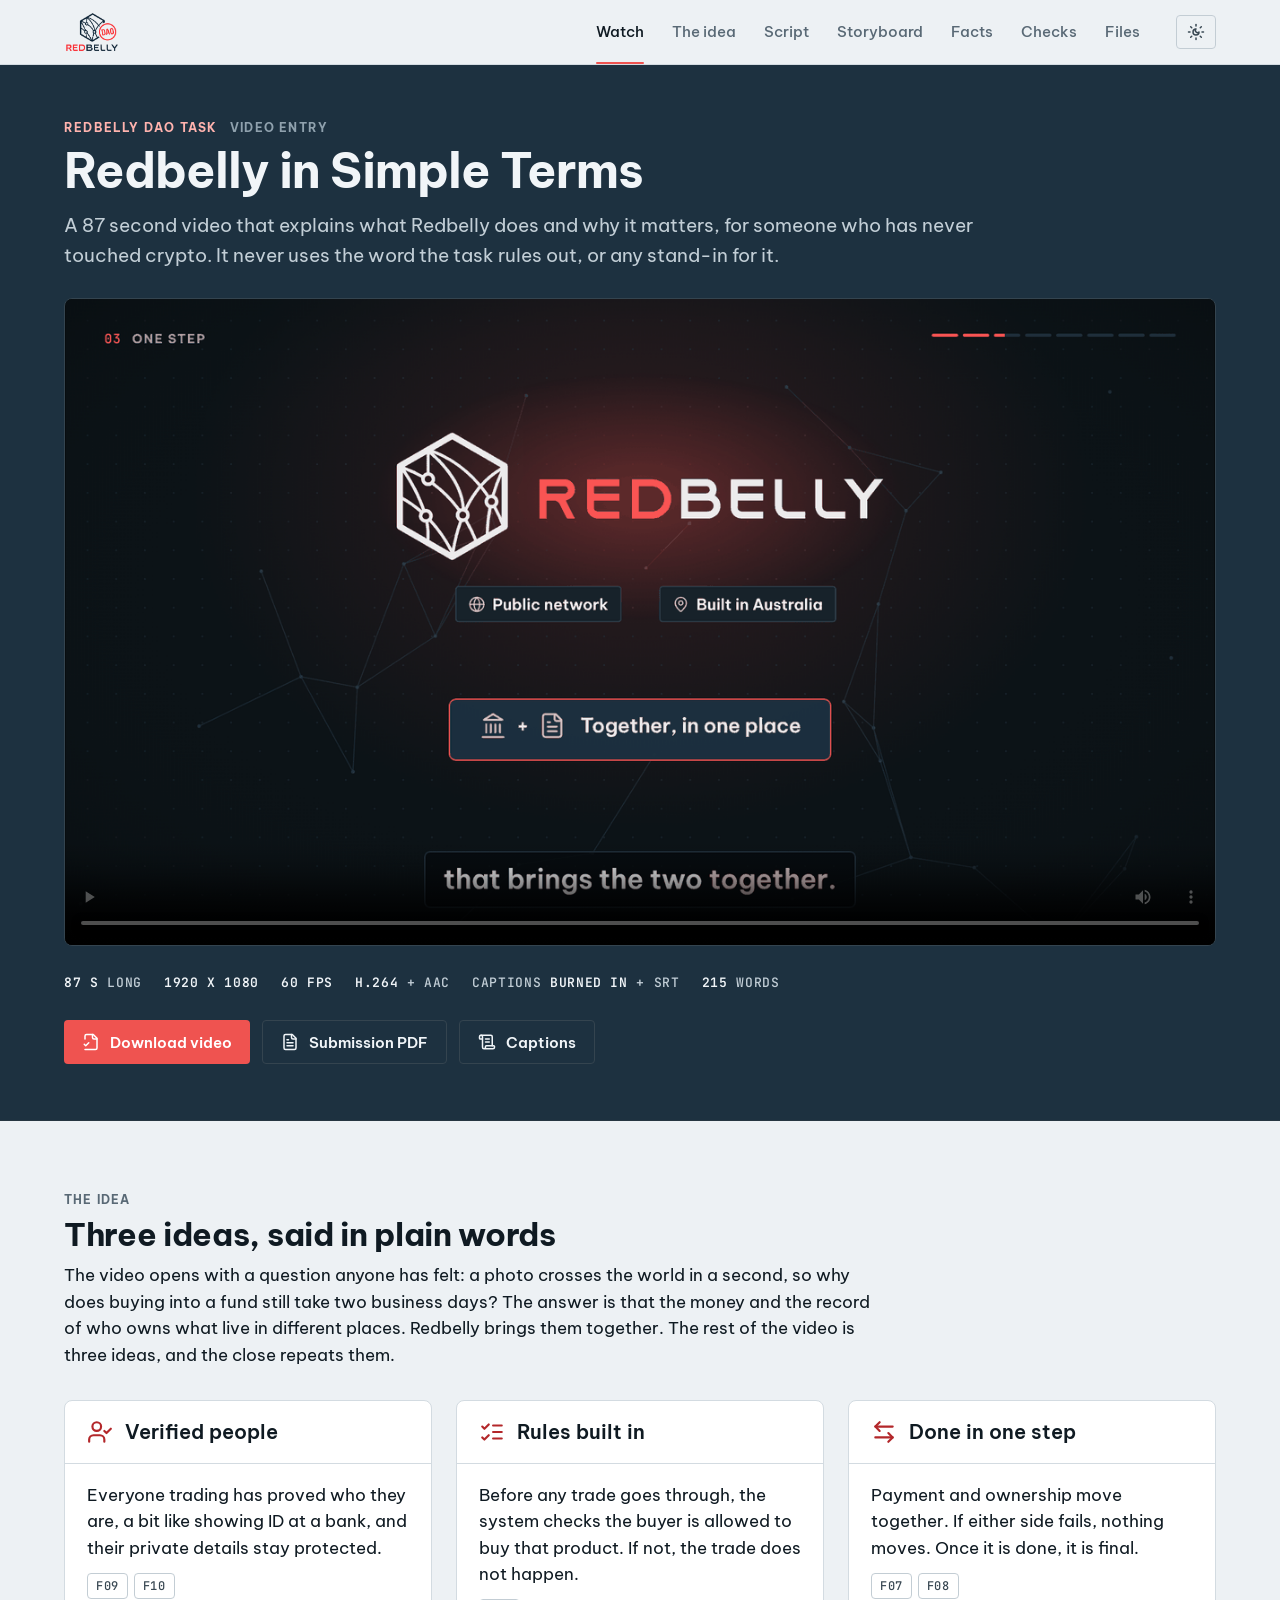
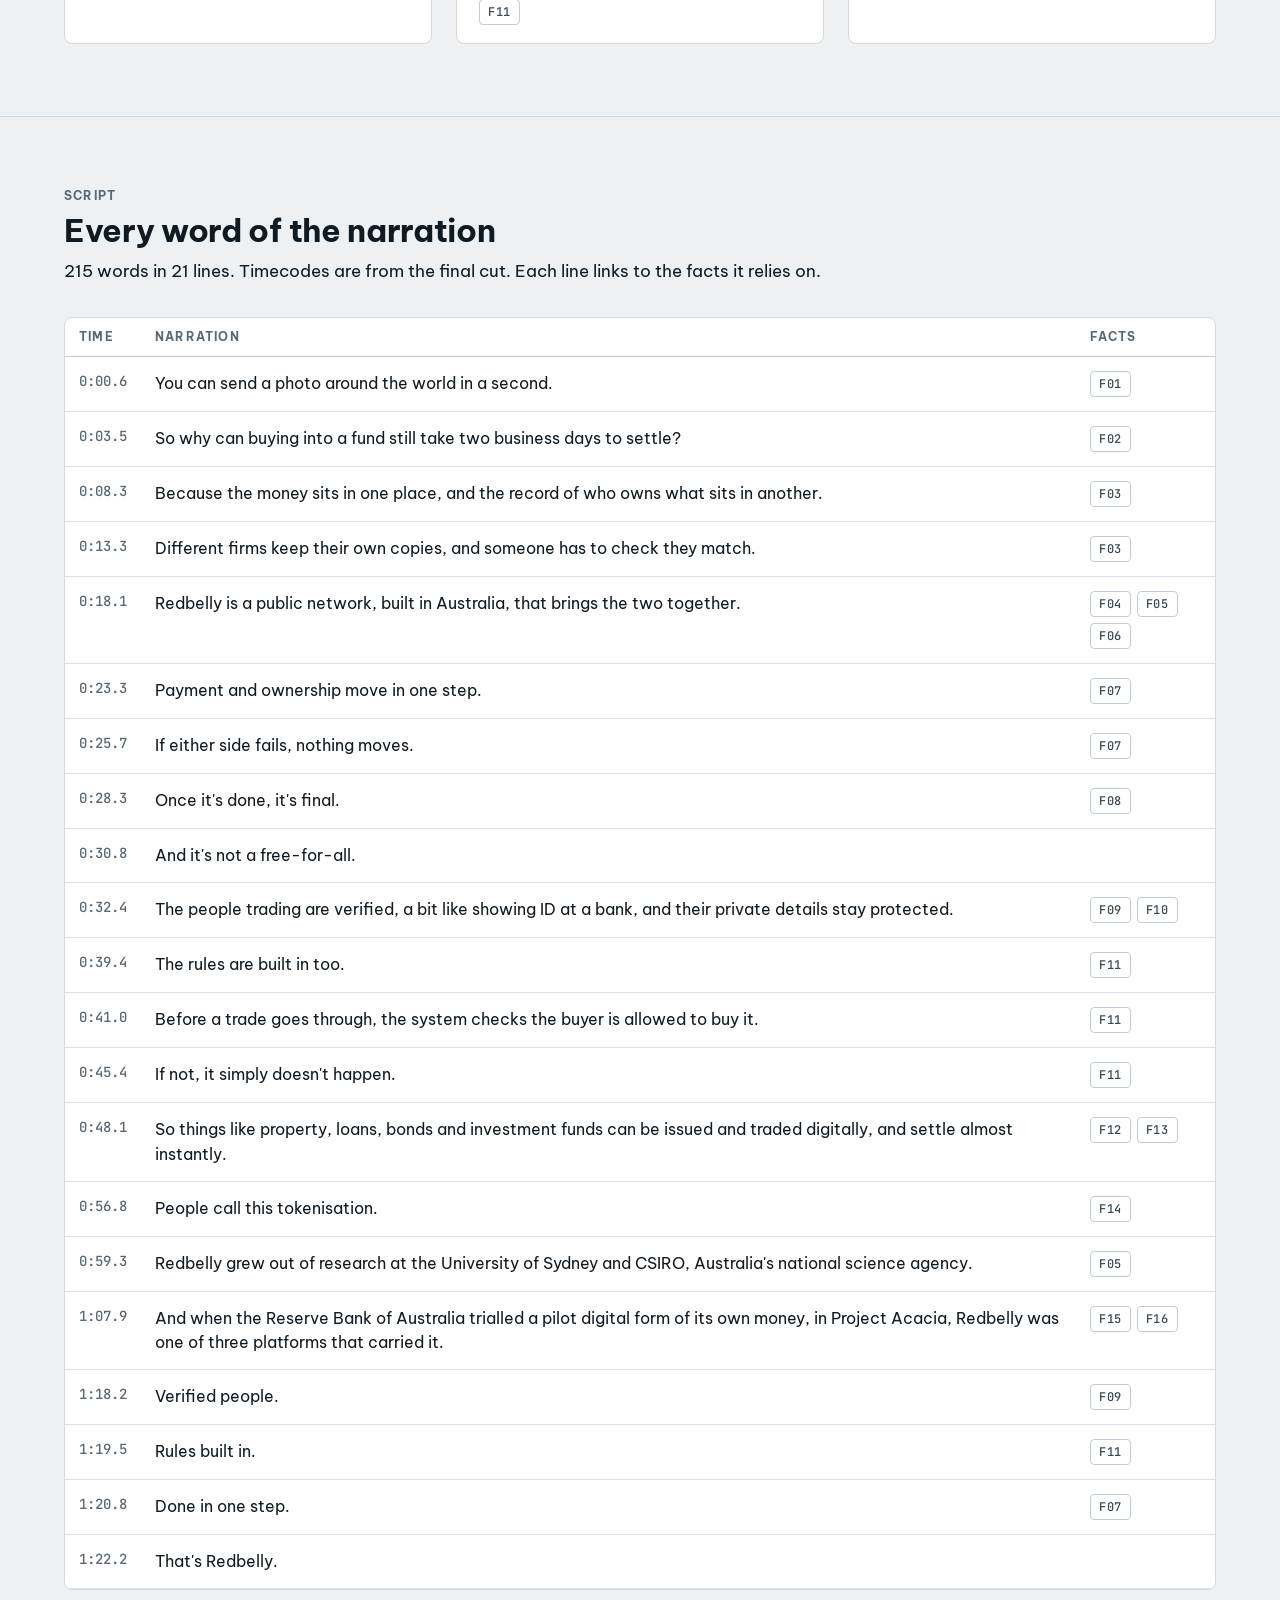
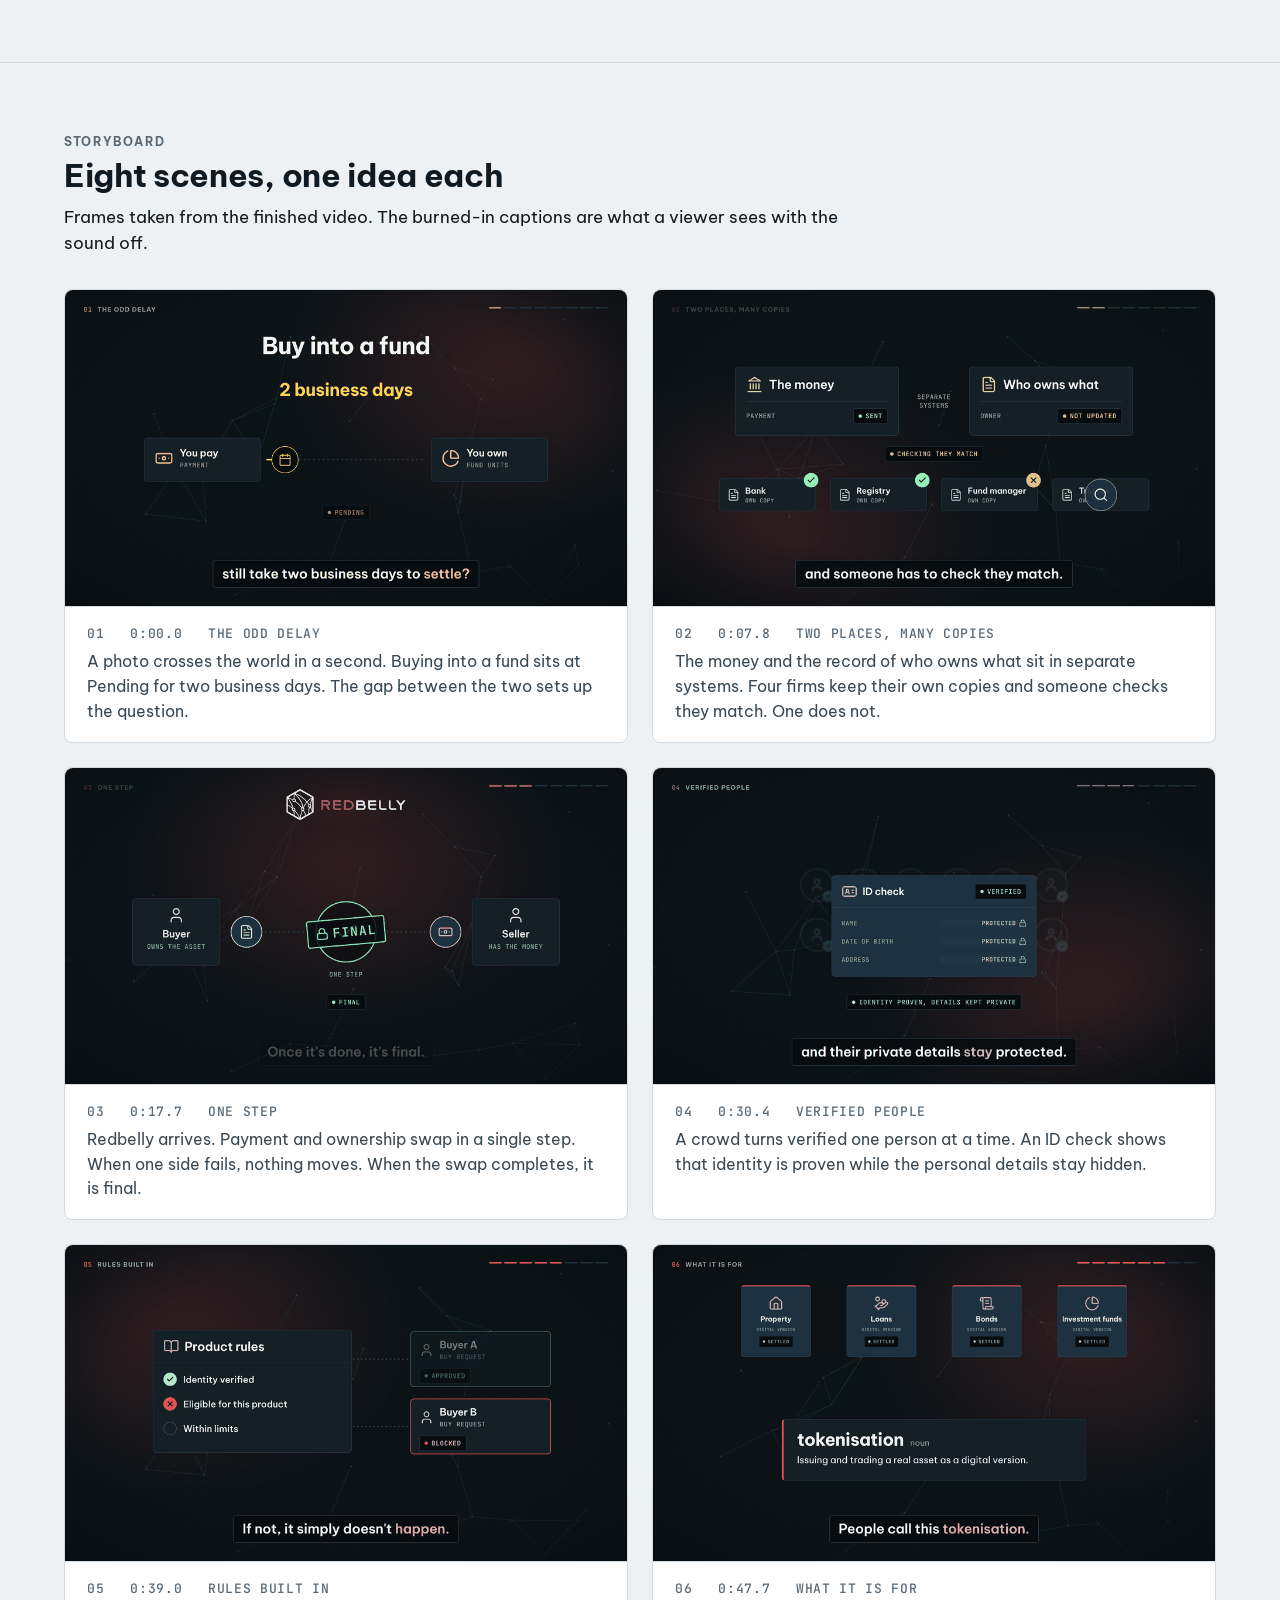
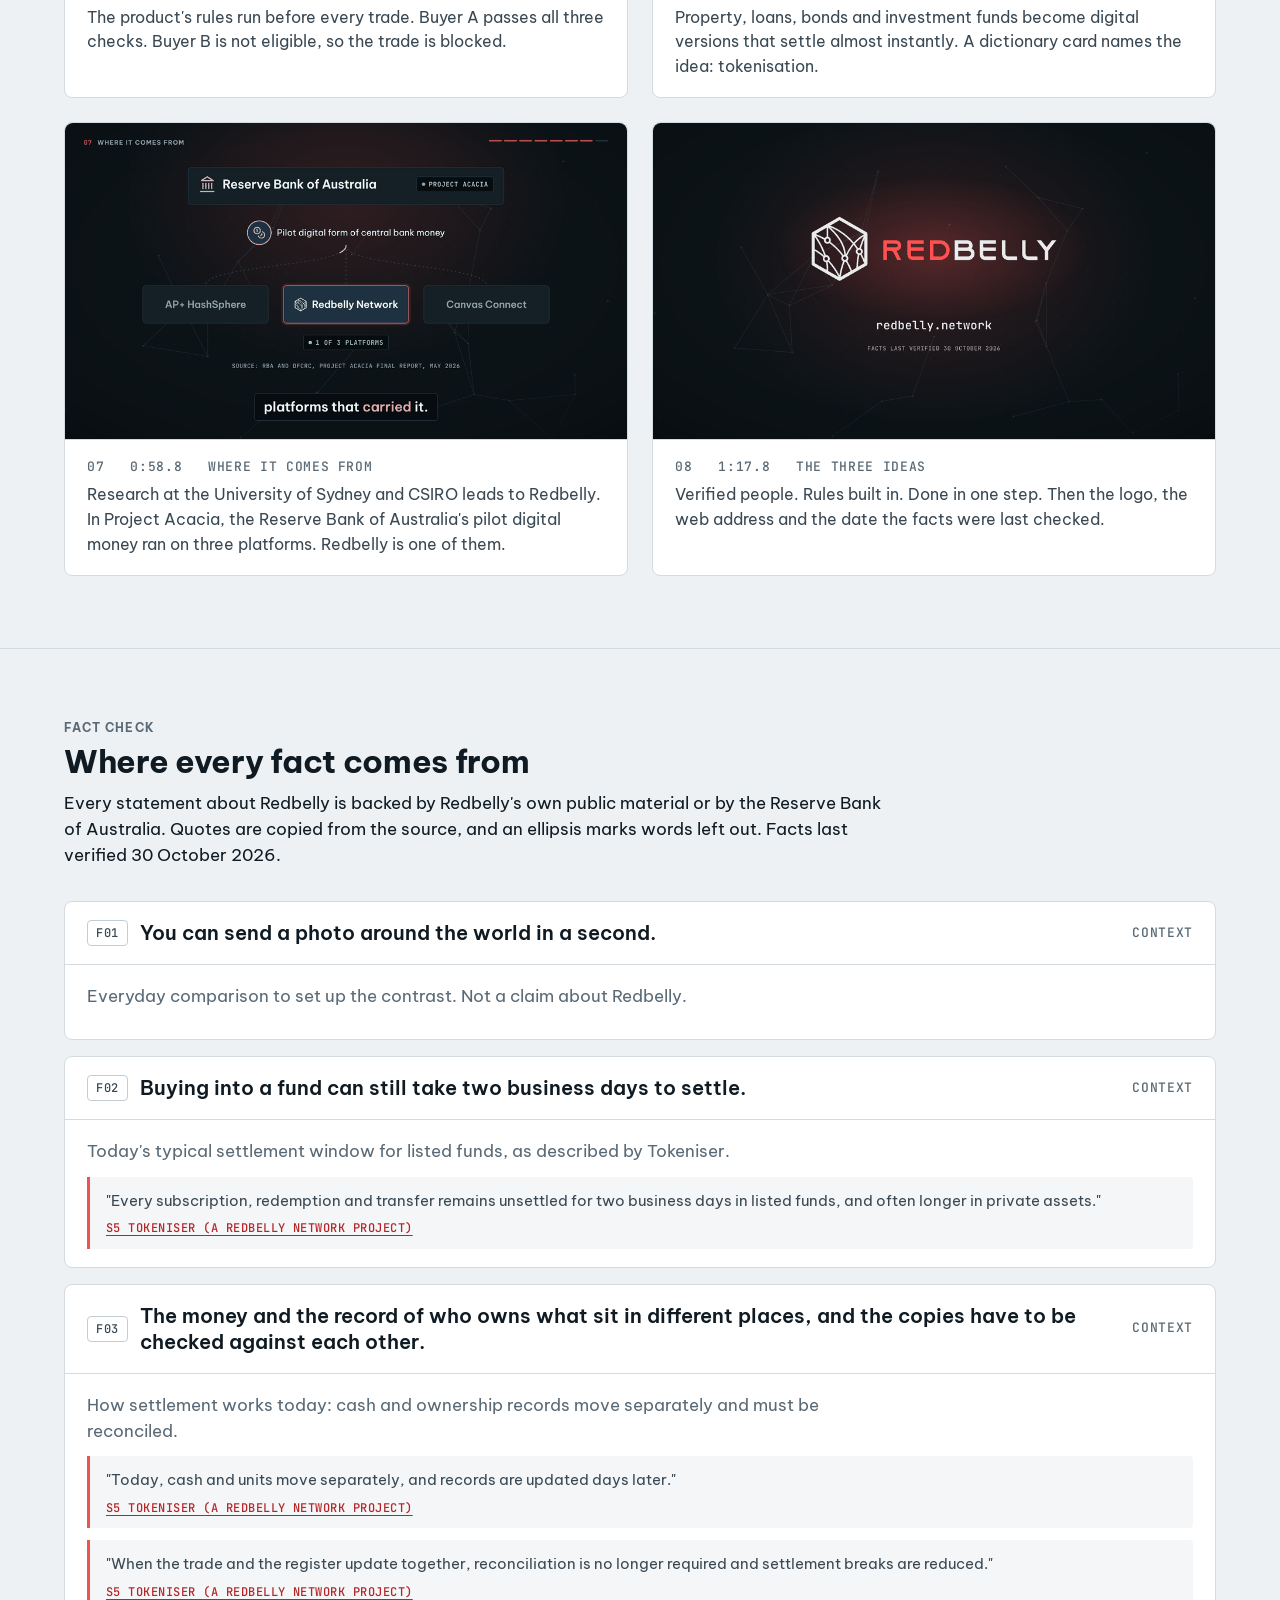
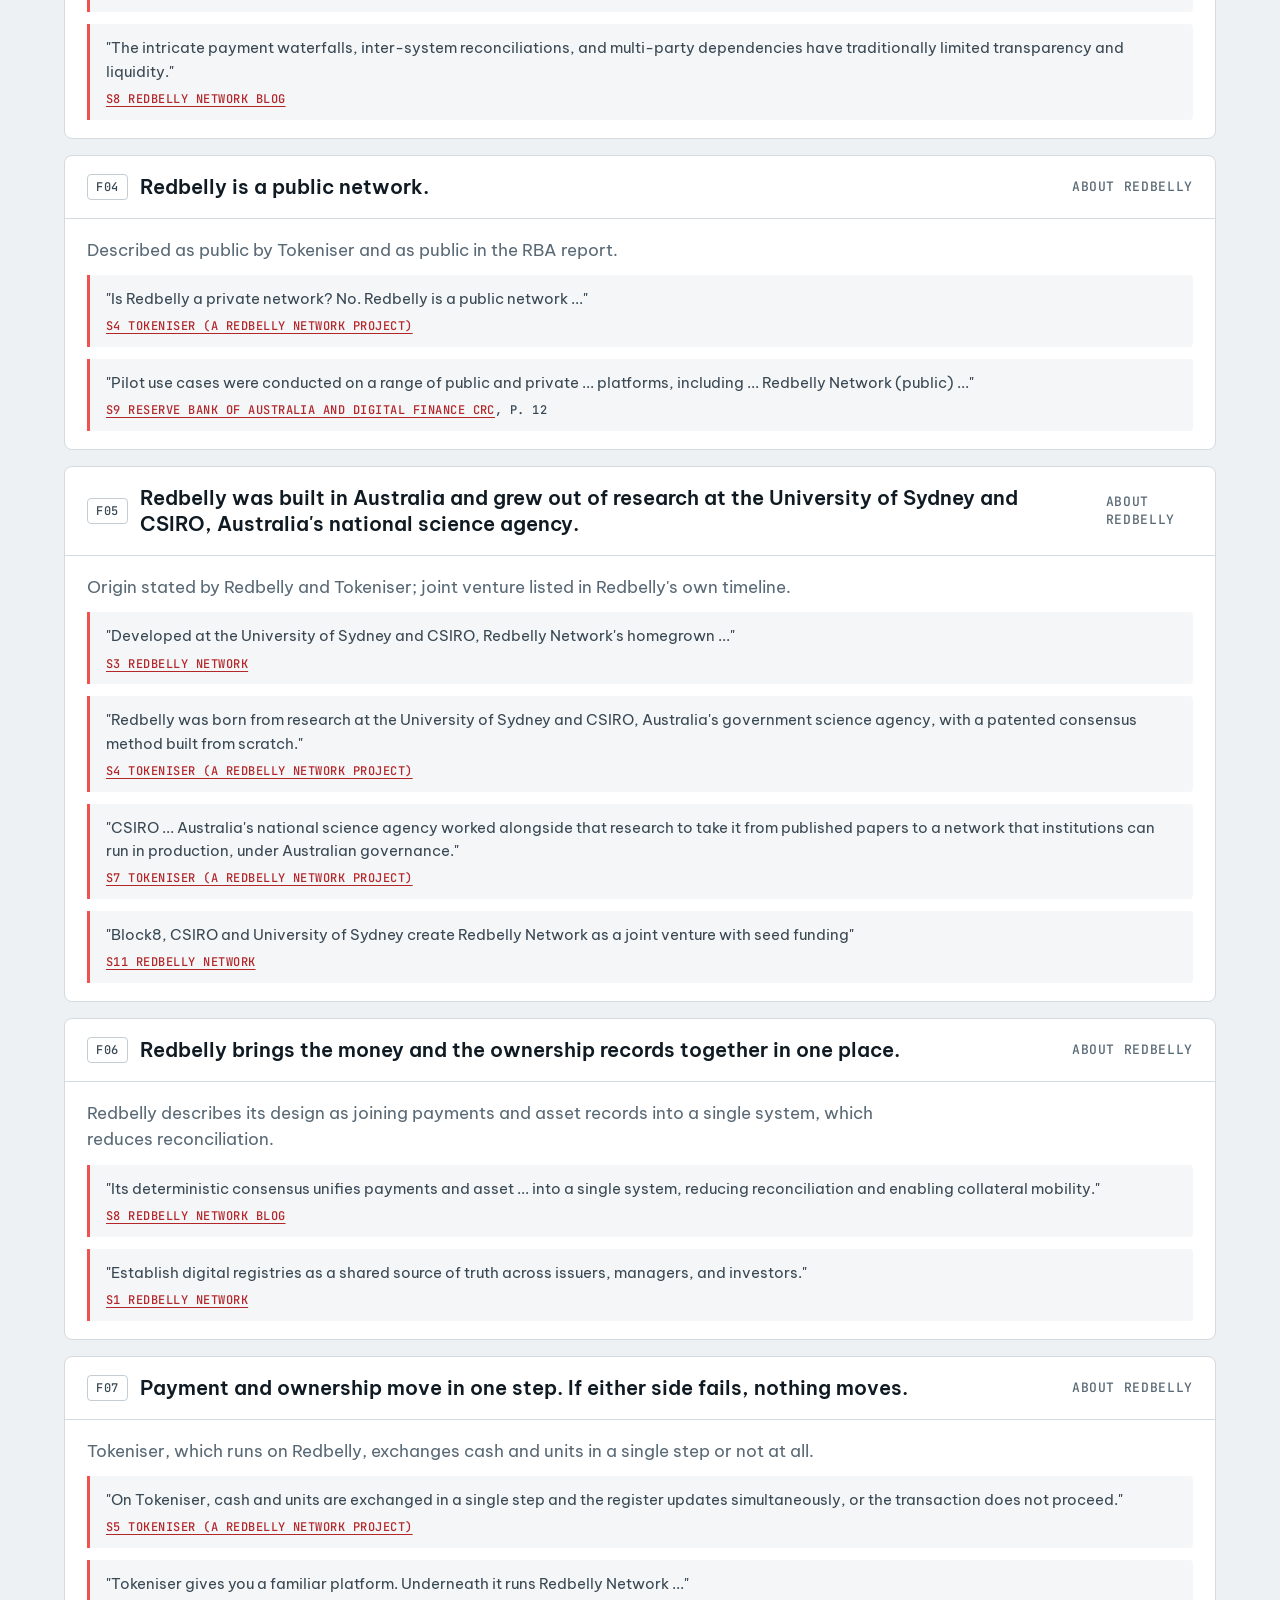
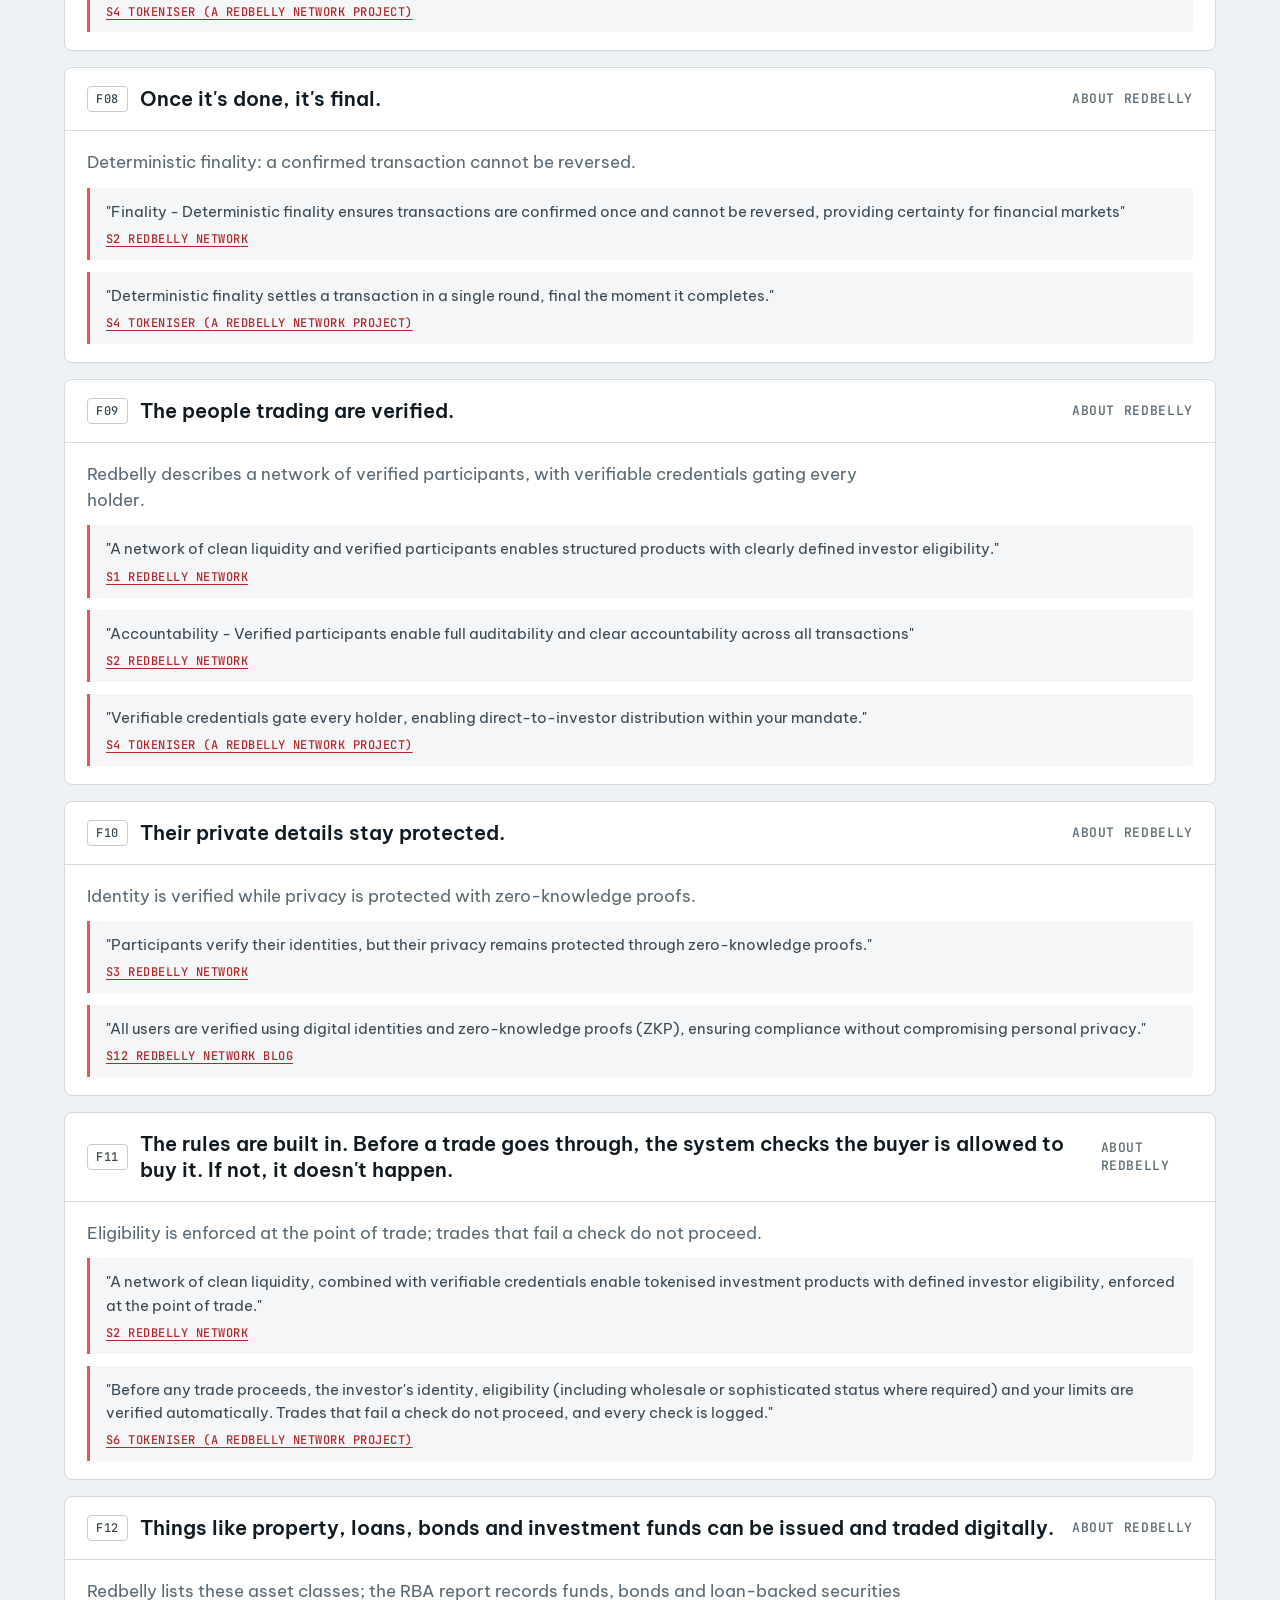
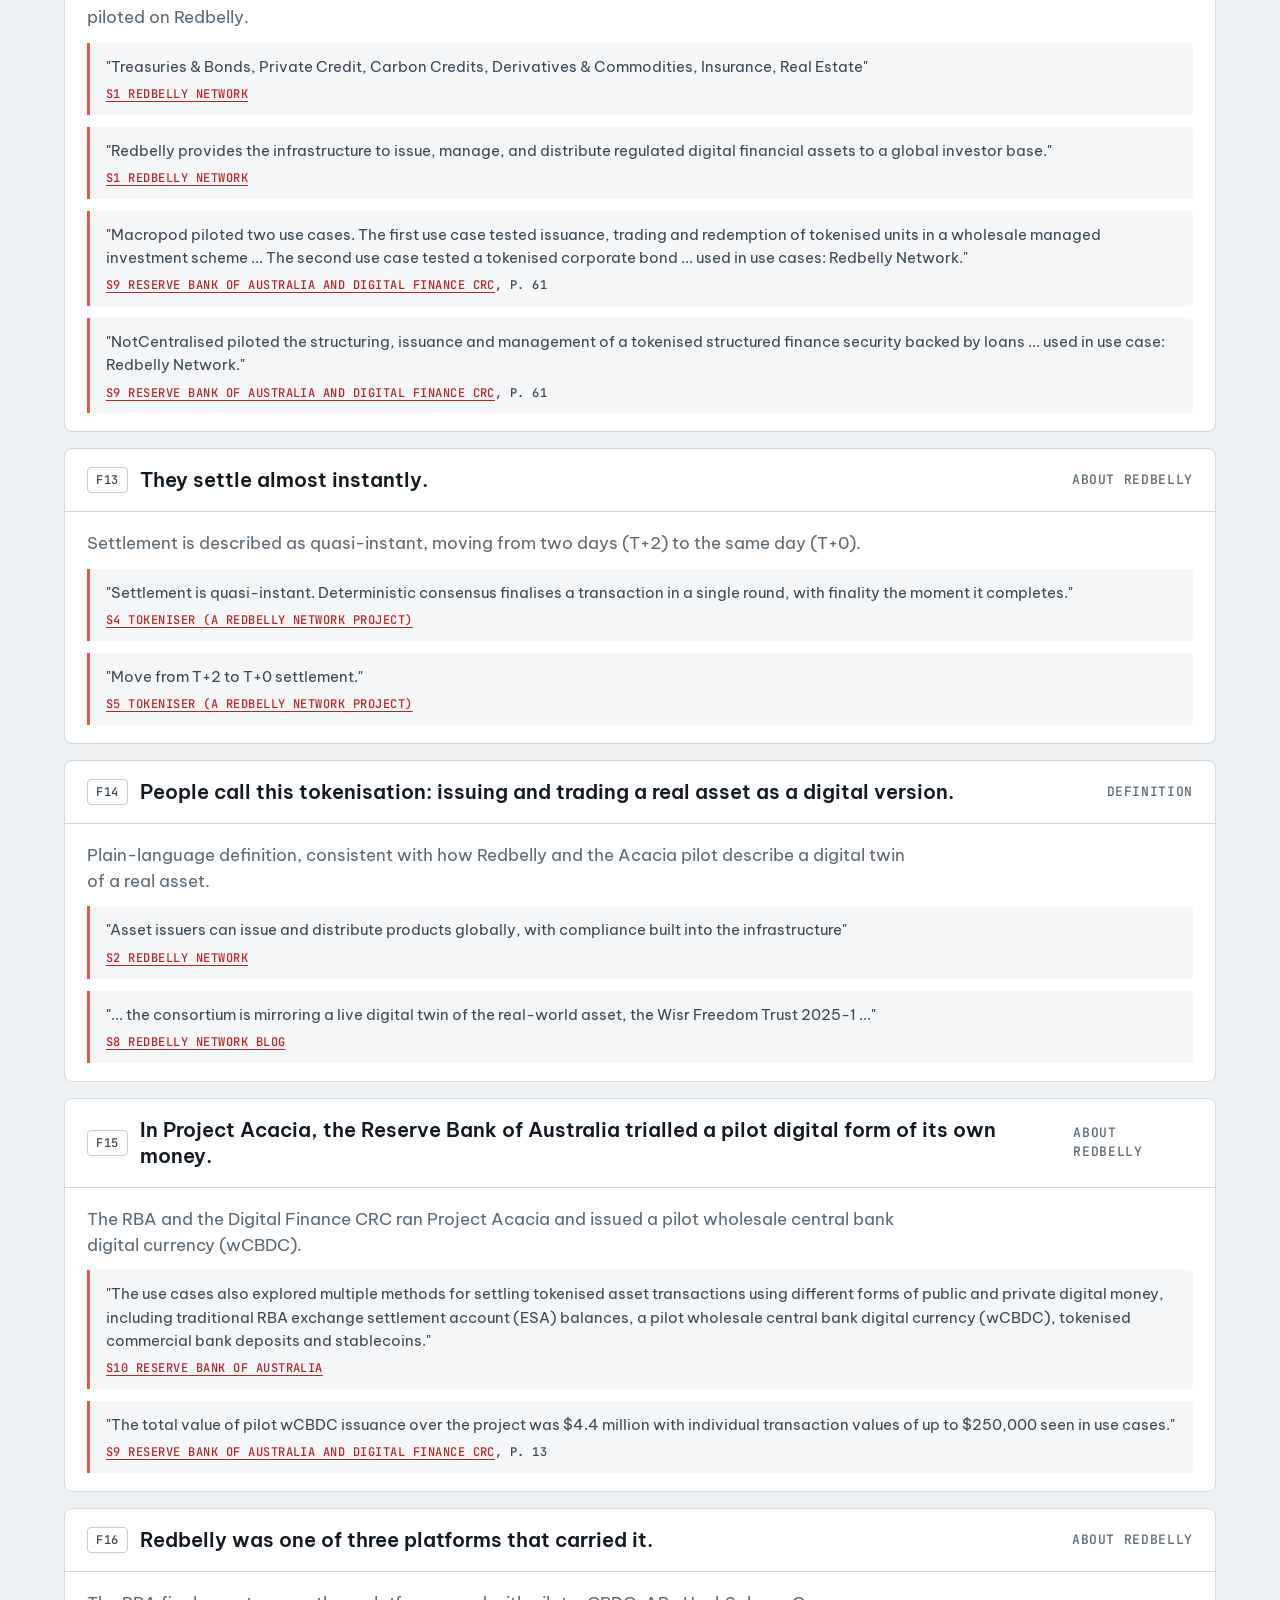
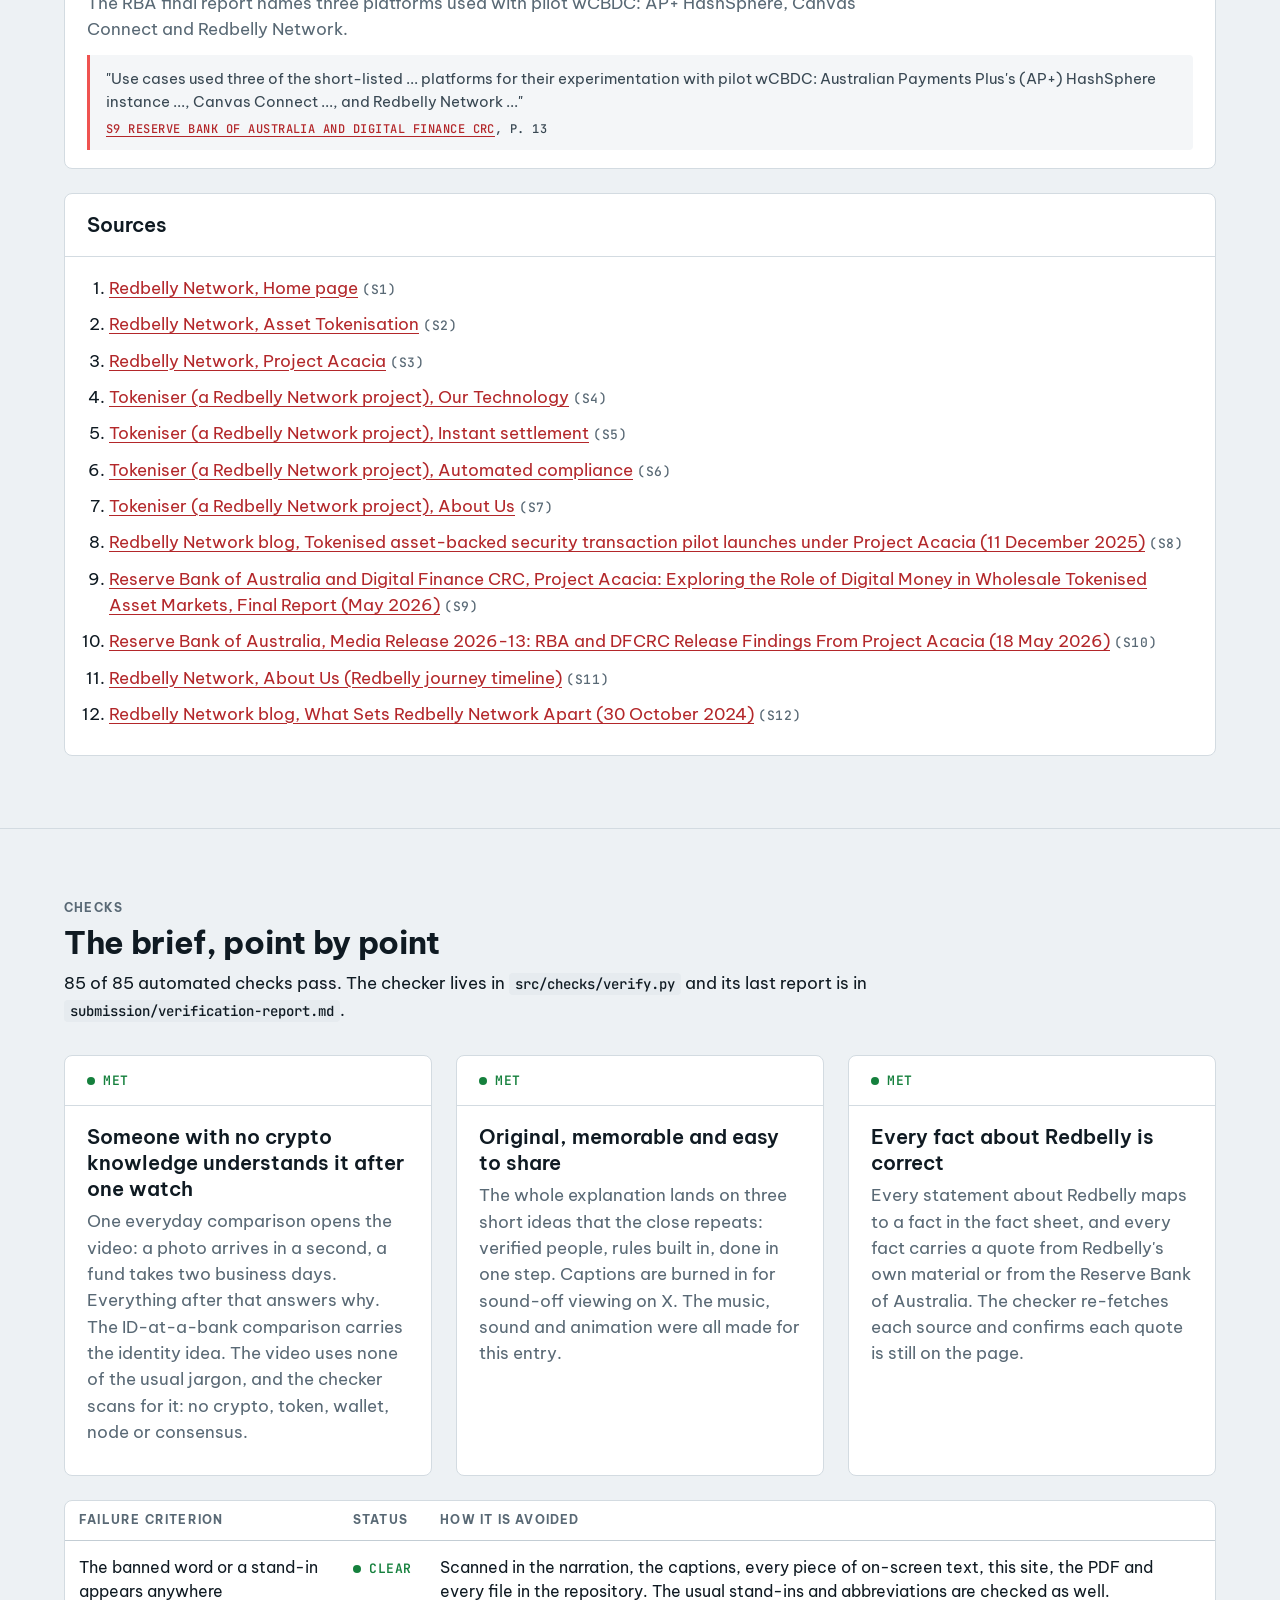
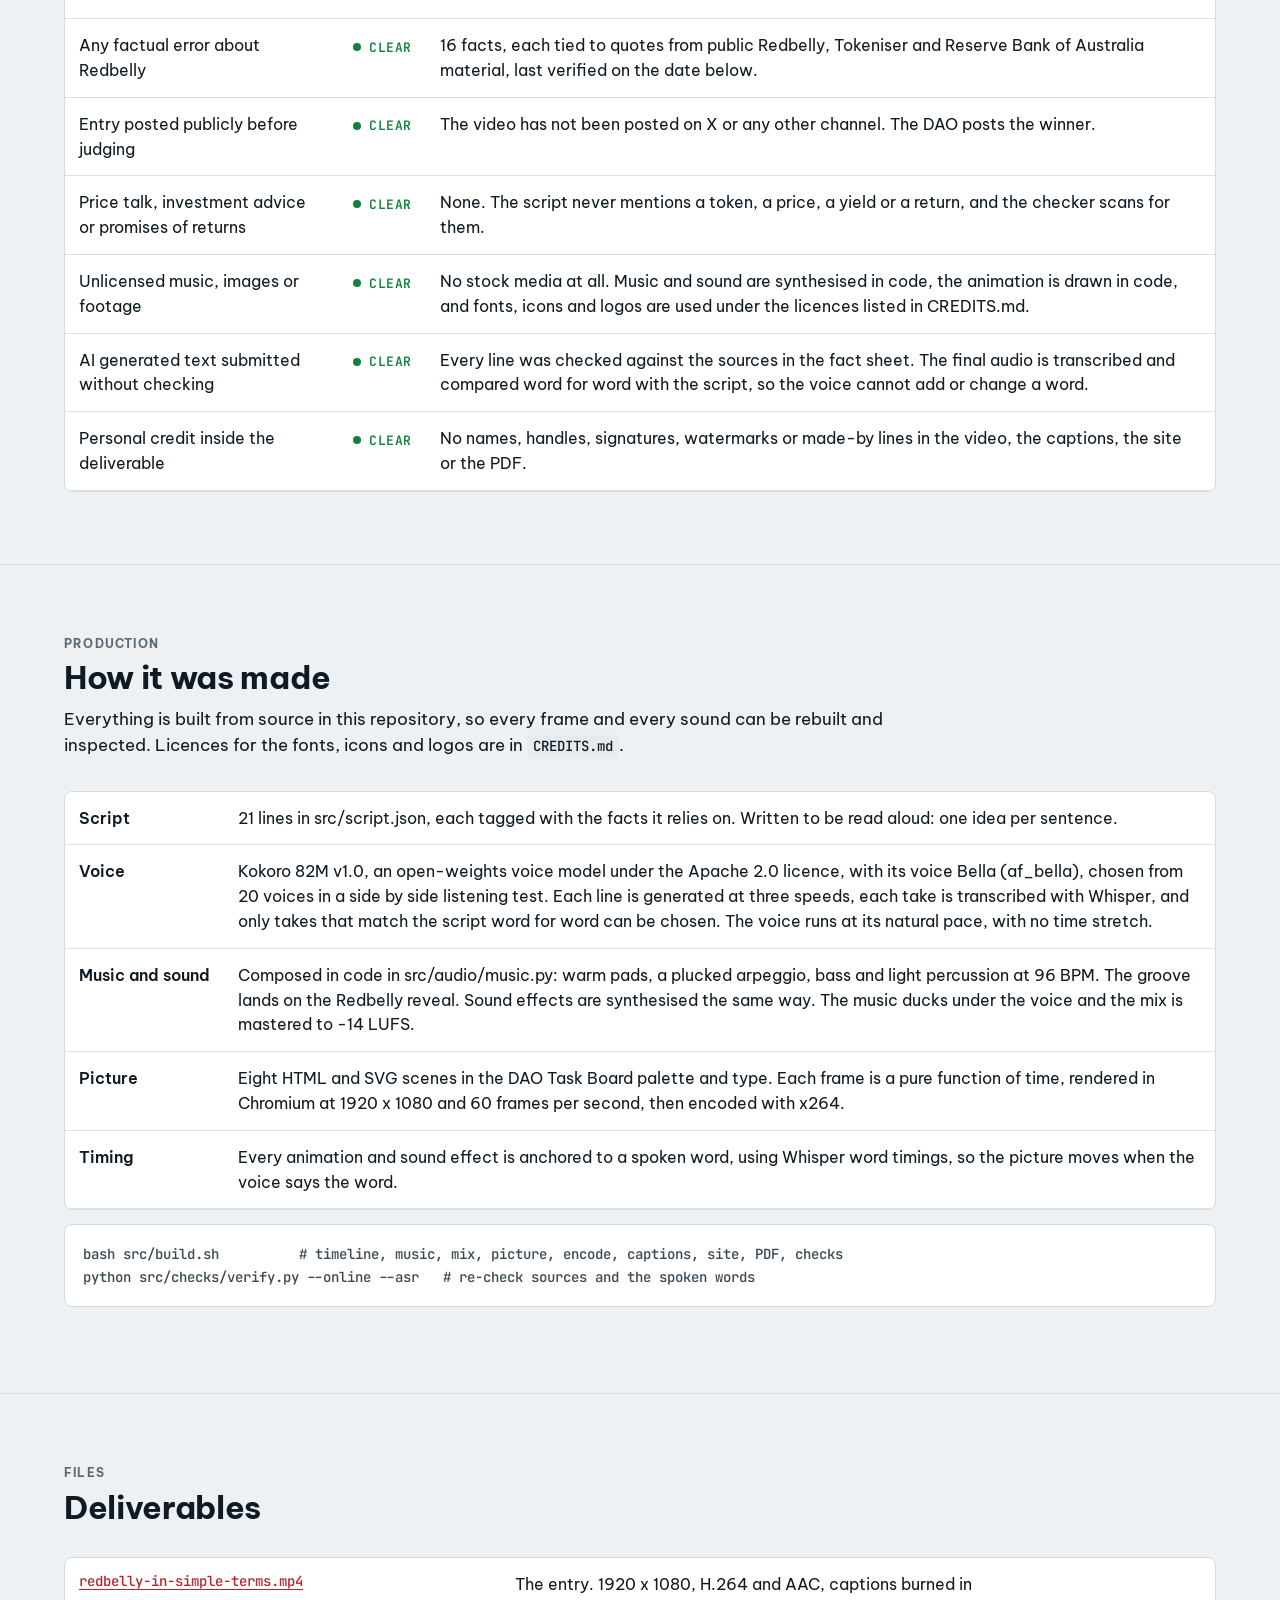
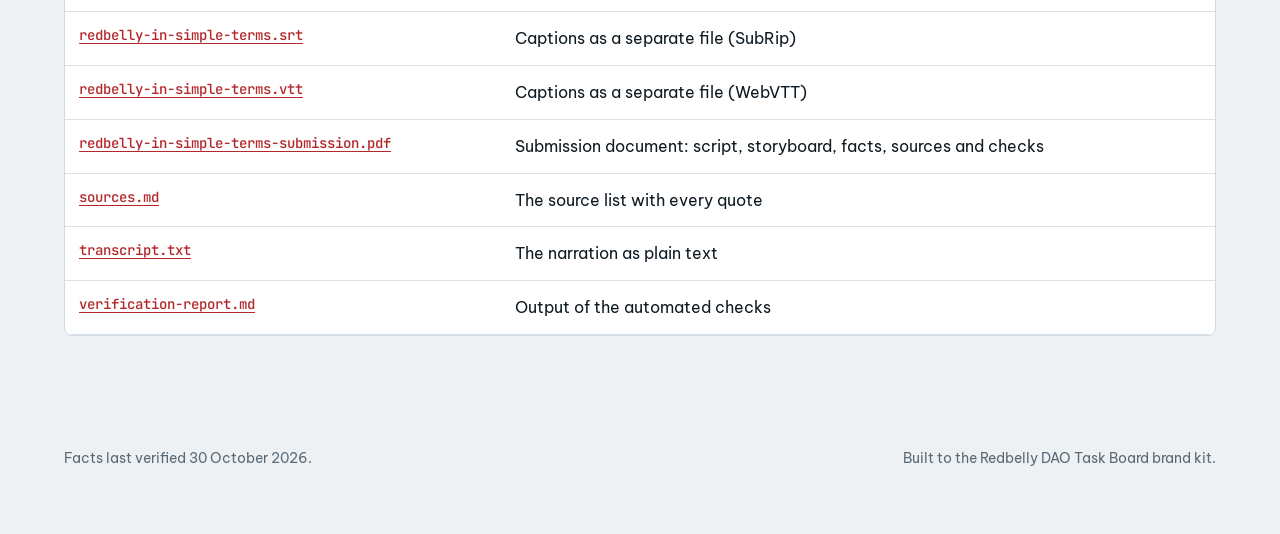
==== commit 39ed6514: "Underline the section in view in the site nav Same treatment as the Task Board: the active link turn" ====
--- a/index.html
+++ b/index.html
@@ -10,7 +10,7 @@
 <meta property="og:image" content="site/img/og.png">
 <meta name="twitter:card" content="summary_large_image">
 <meta name="robots" content="noindex">
-<link rel="icon" href="site/img/dao-logo-on-dark.png">
+<link rel="icon" type="image/png" sizes="512x512" href="site/img/icon.png">
 <link rel="stylesheet" href="assets/fonts/fonts.css">
 <style>
 :root{color-scheme:dark;--surface:#0c1317;--deep:#0a1014;--lowest:#070c0f;--low:#111a20;--container:#17222a;--high:#223039;
@@ -30,13 +30,15 @@
 @media (max-width:760px){.wrap{padding:0 16px}body{font-size:16px}}
 header.top{position:sticky;top:0;z-index:5;background:color-mix(in srgb,var(--deep) 82%,transparent);backdrop-filter:blur(14px);
 border-bottom:1px solid var(--edge)}
-header.top .wrap{display:flex;align-items:center;gap:24px;height:72px}
+header.top .wrap{display:flex;align-items:center;gap:24px;height:64px}
 header.top img{height:40px;width:auto;display:block}
 .logo-light{display:none!important}
 :root[data-theme=light] .logo-dark{display:none!important}:root[data-theme=light] .logo-light{display:block!important}
 @media (prefers-color-scheme:light){:root:not([data-theme=dark]) .logo-dark{display:none!important}:root:not([data-theme=dark]) .logo-light{display:block!important}}
-nav{display:flex;gap:22px;margin-left:auto;flex-wrap:wrap}
-nav a{color:var(--on2);text-decoration:none;font-weight:600;font-size:14px}nav a:hover{color:var(--on)}
+nav{display:flex;gap:4px;margin-left:auto;align-self:stretch}
+nav a{position:relative;display:flex;align-items:center;padding:0 12px;color:var(--outline);text-decoration:none;font-weight:500;font-size:15px;transition:color .15s}
+nav a:hover,nav a[aria-current="page"]{color:var(--on)}
+nav a[aria-current="page"]::after{content:"";position:absolute;left:12px;right:12px;bottom:0;height:2px;border-radius:9999px;background:var(--brand)}
 .theme{background:none;border:1px solid var(--ov);color:var(--on2);border-radius:4px;padding:7px 10px;cursor:pointer;display:inline-flex}
 .theme:hover{border-color:var(--brand);color:var(--on)}
 @media (max-width:860px){nav{display:none}.theme{margin-left:auto}}
@@ -288,6 +290,18 @@
   const r=document.documentElement;const dark=r.dataset.theme?r.dataset.theme==="dark":!matchMedia("(prefers-color-scheme: light)").matches;
   r.dataset.theme=dark?"light":"dark";try{localStorage.setItem("theme",r.dataset.theme)}catch(e){}
 });
+// the section in view gets the red underline in the nav, as on the Task Board
+const navLinks=[...document.querySelectorAll('nav a[href^="#"]')];
+const navSecs=navLinks.map((a)=>document.getElementById(a.getAttribute("href").slice(1)));
+let spyQueued=false;
+function spy(){
+  spyQueued=false;let cur=0;const line=Math.max(110,innerHeight*0.3);
+  navSecs.forEach((s,i)=>{if(s&&s.getBoundingClientRect().top<=line)cur=i;});
+  if(innerHeight+scrollY>=document.documentElement.scrollHeight-4)cur=navSecs.length-1;
+  navLinks.forEach((a,i)=>i===cur?a.setAttribute("aria-current","page"):a.removeAttribute("aria-current"));
+}
+addEventListener("scroll",()=>{if(!spyQueued){spyQueued=true;requestAnimationFrame(spy);}},{passive:true});
+addEventListener("resize",spy);addEventListener("hashchange",spy);spy();
 </script>
 </body>
 </html>
